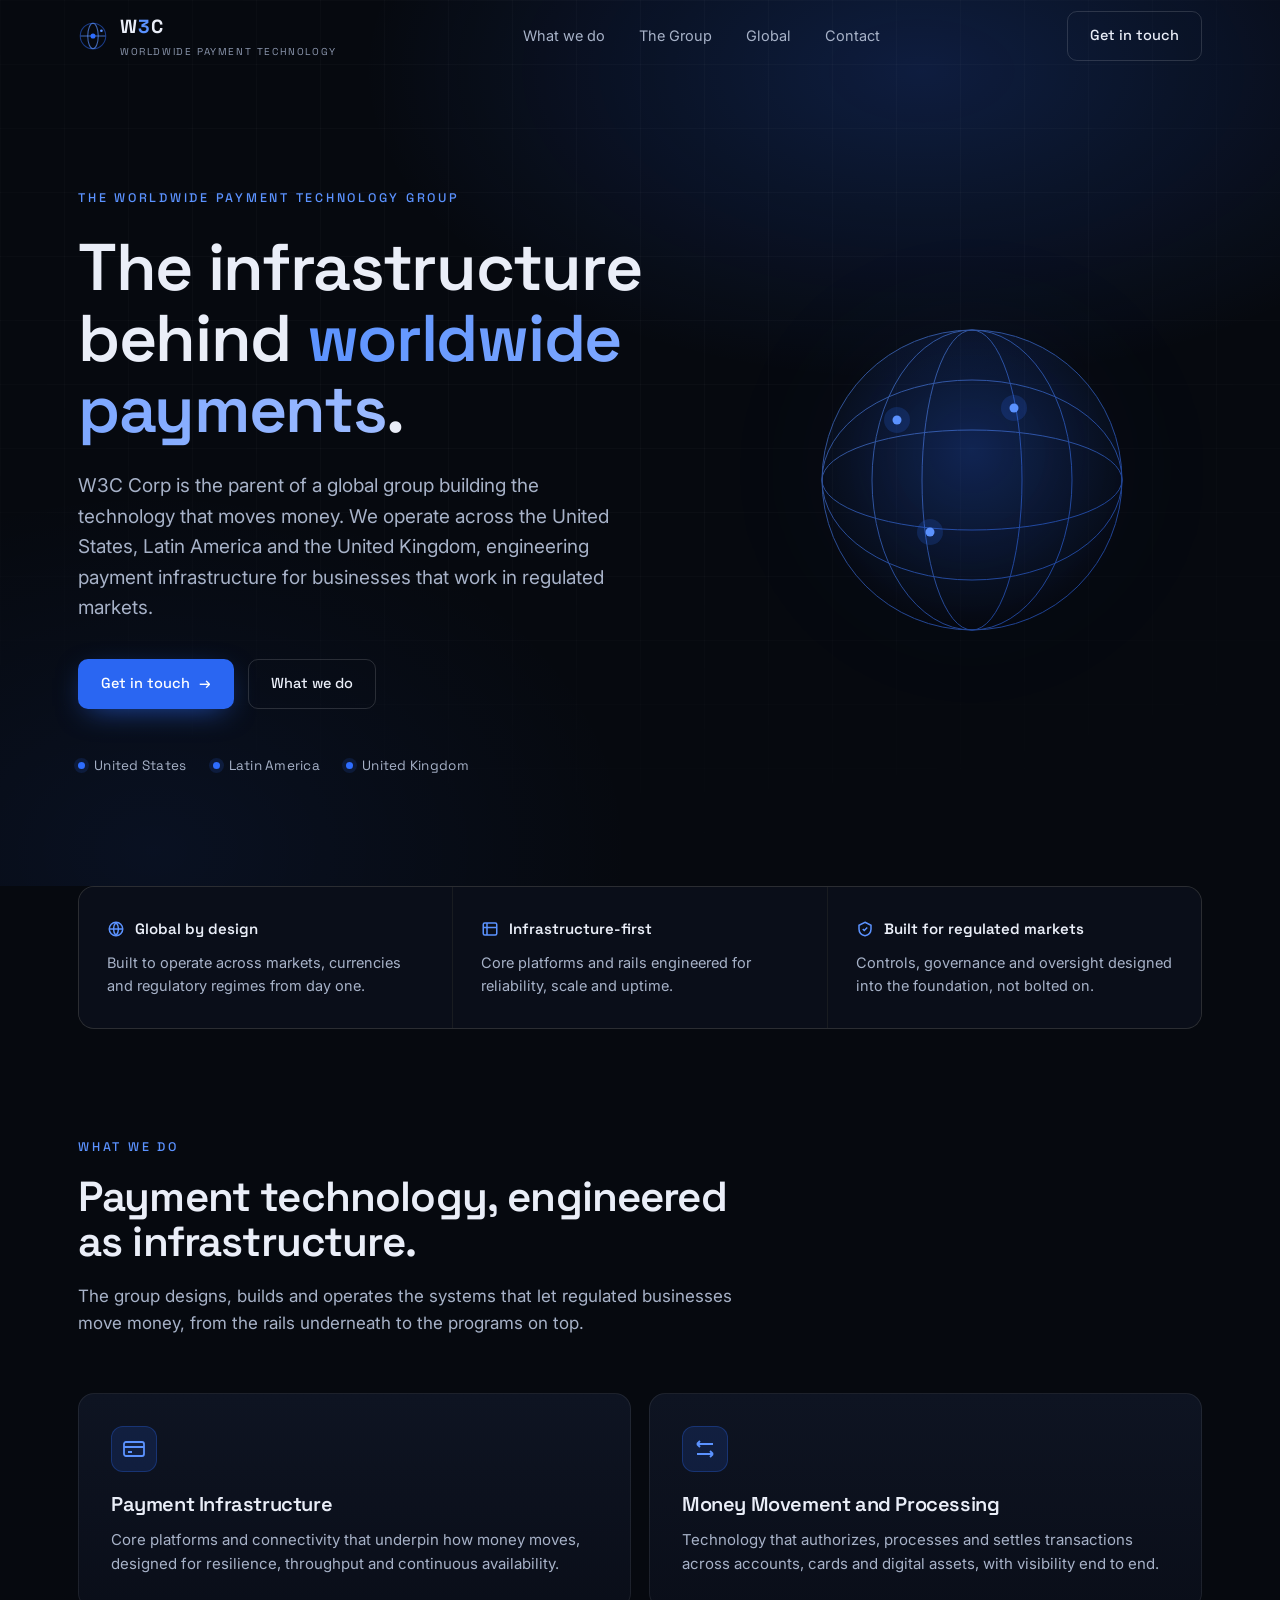
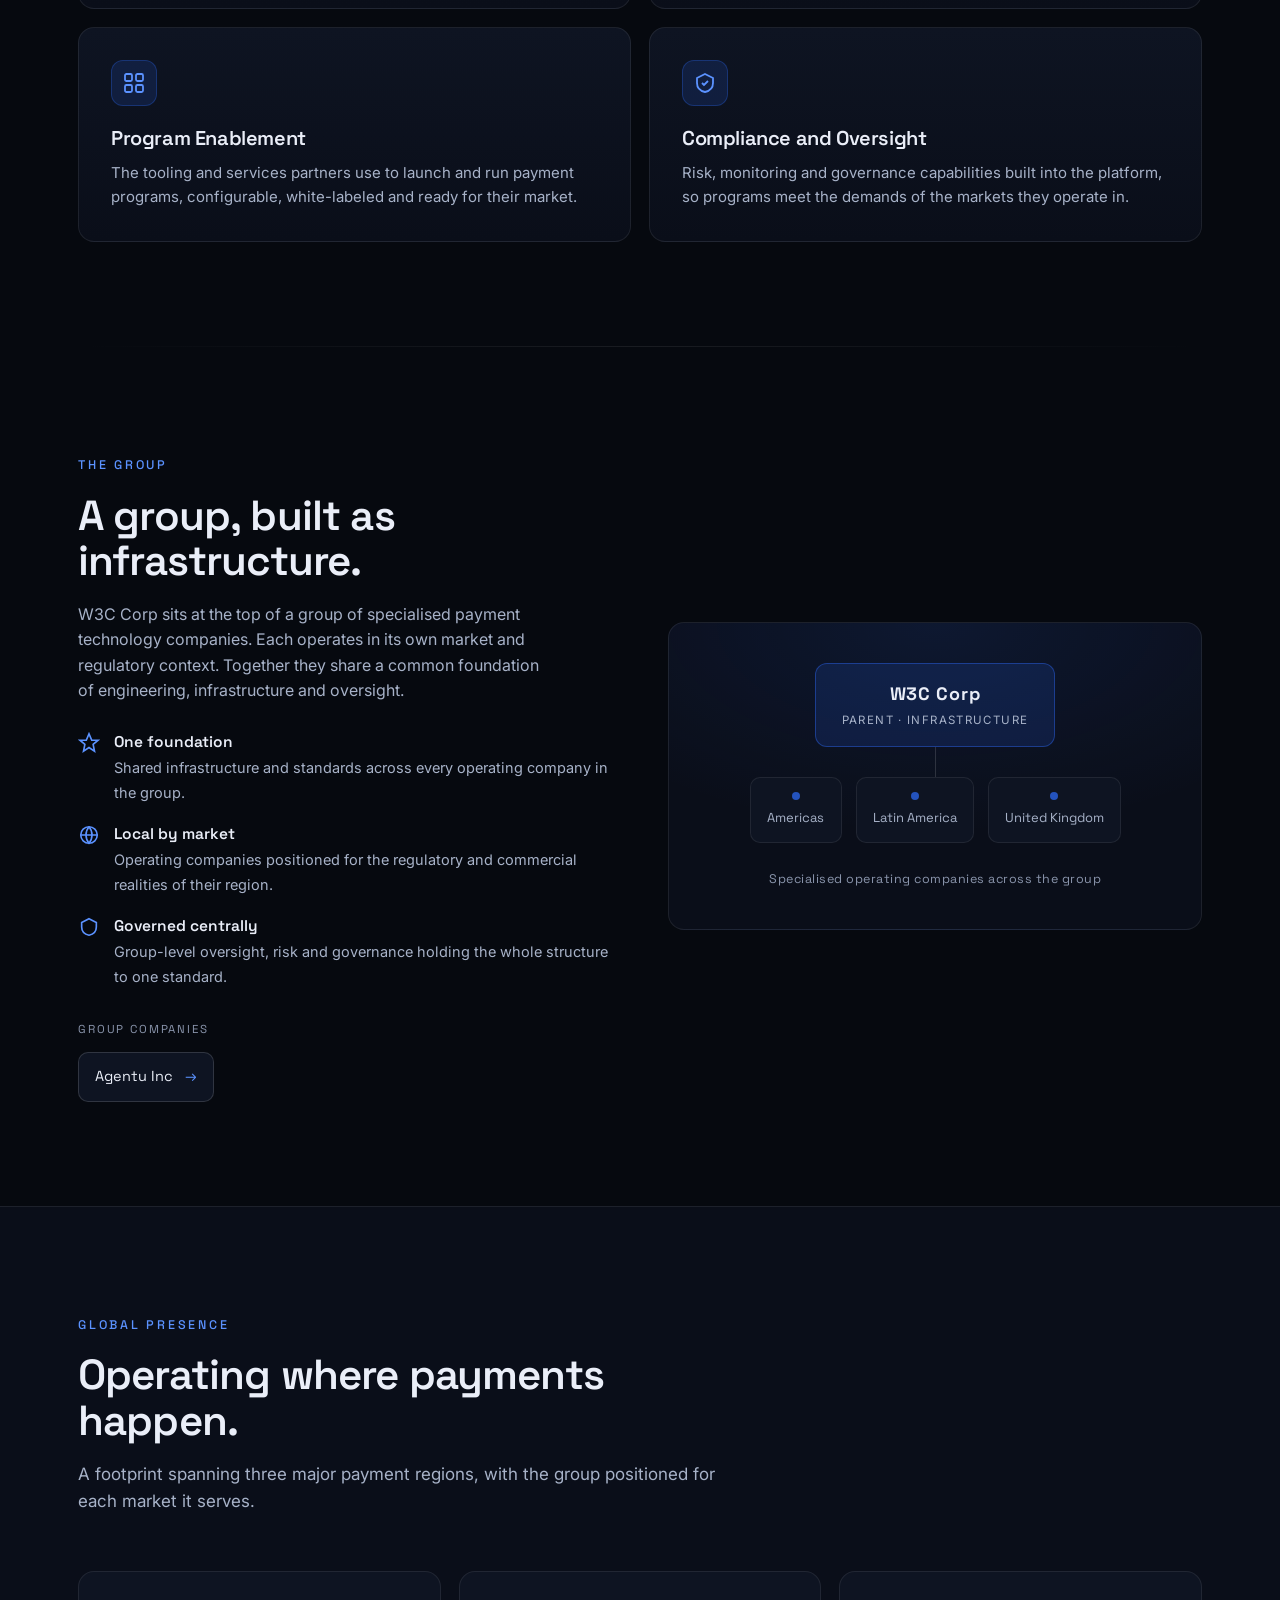
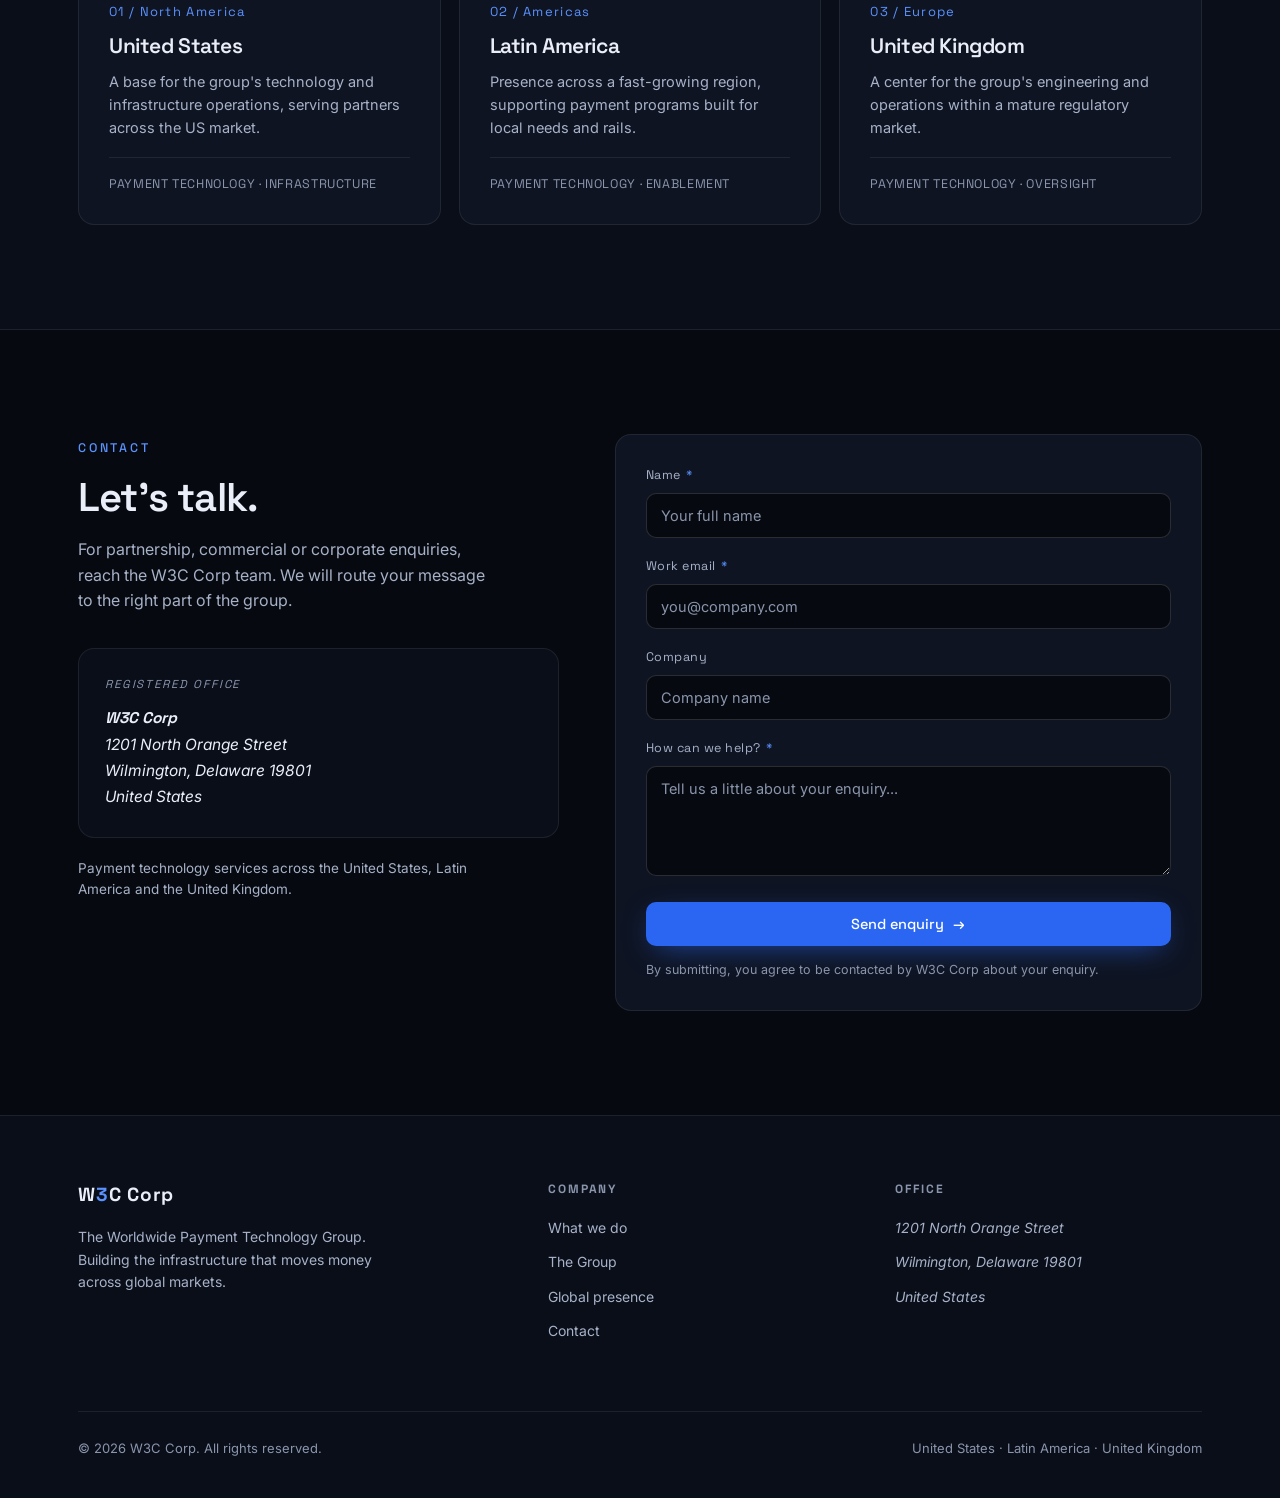
==== index.html @ 311d8d8e "Name Agentu Inc as a group company under W3C Corp, linked Add an accessible "Group companies" block " ====
<!DOCTYPE html>
<html lang="en">
<head>
<meta charset="UTF-8" />
<meta name="viewport" content="width=device-width, initial-scale=1.0" />
<title>W3C Corp, The Worldwide Payment Technology Group</title>
<meta name="description" content="W3C Corp is the parent of a global group building payment technology and infrastructure across the United States, Latin America and the United Kingdom." />
<meta name="theme-color" content="#06090F" />
<link rel="canonical" href="https://www.w3ccorp.com/" />

<!-- Favicon (inline SVG data URI, avoids a 404) -->
<link rel="icon" href="data:image/svg+xml,%3Csvg%20xmlns='http://www.w3.org/2000/svg'%20viewBox='0%200%2040%2040'%3E%3Crect%20width='40'%20height='40'%20rx='9'%20fill='%2306090F'/%3E%3Ccircle%20cx='20'%20cy='20'%20r='14'%20fill='none'%20stroke='%232E6DFF'%20stroke-width='1.6'%20opacity='0.55'/%3E%3Cellipse%20cx='20'%20cy='20'%20rx='6'%20ry='14'%20fill='none'%20stroke='%235B92FF'%20stroke-width='1.6'%20opacity='0.75'/%3E%3Cpath%20d='M6%2020h28'%20stroke='%235B92FF'%20stroke-width='1.6'%20opacity='0.75'/%3E%3Ccircle%20cx='20'%20cy='20'%20r='3'%20fill='%232E6DFF'/%3E%3C/svg%3E" />

<link rel="apple-touch-icon" href="apple-touch-icon.png" />

<!-- Open Graph -->
<meta property="og:type" content="website" />
<meta property="og:site_name" content="W3C Corp" />
<meta property="og:title" content="W3C Corp, The Worldwide Payment Technology Group" />
<meta property="og:description" content="W3C Corp is the parent of a global group building payment technology and infrastructure across the United States, Latin America and the United Kingdom." />
<meta property="og:url" content="https://www.w3ccorp.com/" />
<meta property="og:image" content="https://www.w3ccorp.com/og-image.png" />
<meta property="og:image:type" content="image/png" />
<meta property="og:image:width" content="1200" />
<meta property="og:image:height" content="630" />
<meta property="og:image:alt" content="W3C Corp — the infrastructure behind worldwide payments." />
<meta property="og:locale" content="en_US" />

<!-- Twitter card -->
<meta name="twitter:card" content="summary_large_image" />
<meta name="twitter:title" content="W3C Corp, The Worldwide Payment Technology Group" />
<meta name="twitter:description" content="W3C Corp is the parent of a global group building payment technology and infrastructure across the United States, Latin America and the United Kingdom." />
<meta name="twitter:image" content="https://www.w3ccorp.com/og-image.png" />
<meta name="twitter:image:alt" content="W3C Corp — the infrastructure behind worldwide payments." />

<link rel="preconnect" href="https://fonts.googleapis.com" />
<link rel="preconnect" href="https://fonts.gstatic.com" crossorigin />
<link href="https://fonts.googleapis.com/css2?family=Space+Grotesk:wght@400;500;600;700&family=Inter:wght@400;500;600&display=swap" rel="stylesheet" />

<!-- Organization schema -->
<script type="application/ld+json">
{
  "@context": "https://schema.org",
  "@type": "Organization",
  "name": "W3C Corp",
  "alternateName": "The Worldwide Payment Technology Group",
  "url": "https://www.w3ccorp.com/",
  "description": "W3C Corp is the parent of a global group building payment technology and infrastructure across the United States, Latin America and the United Kingdom.",
  "address": {
    "@type": "PostalAddress",
    "streetAddress": "1201 North Orange Street",
    "addressLocality": "Wilmington",
    "addressRegion": "DE",
    "postalCode": "19801",
    "addressCountry": "US"
  },
  "areaServed": [
    { "@type": "Country", "name": "United States" },
    { "@type": "Place", "name": "Latin America" },
    { "@type": "Country", "name": "United Kingdom" }
  ]
}
</script>
<style>
  :root {
    --bg: #06090F;
    --bg-2: #0A0E19;
    --surface: #0E1422;
    --surface-2: #121A2C;
    --border: rgba(255, 255, 255, 0.08);
    --border-strong: rgba(255, 255, 255, 0.14);
    --text: #EAEEF8;
    --muted: #A7B2C8;
    --muted-2: #8A95AC;
    --accent: #2E6DFF;
    --accent-2: #5B92FF;
    --accent-soft: rgba(46, 109, 255, 0.14);
    --radius: 16px;
    --maxw: 1180px;
    --ease: cubic-bezier(0.22, 1, 0.36, 1);
  }

  * { box-sizing: border-box; margin: 0; padding: 0; }

  html { scroll-behavior: smooth; }

  body {
    background: var(--bg);
    color: var(--text);
    font-family: "Inter", -apple-system, BlinkMacSystemFont, "Segoe UI", Roboto, Helvetica, Arial, sans-serif;
    line-height: 1.6;
    -webkit-font-smoothing: antialiased;
    overflow-x: hidden;
  }

  ::selection { background: var(--accent); color: #fff; }

  a { color: inherit; text-decoration: none; }

  /* ---------- Focus + a11y utilities ---------- */
  :focus-visible {
    outline: 2px solid var(--accent-2);
    outline-offset: 3px;
    border-radius: 4px;
  }
  /* Inputs draw their own focus ring, so suppress the generic outline there. */
  .field input:focus-visible, .field textarea:focus-visible { outline: none; }

  .sr-only {
    position: absolute;
    width: 1px; height: 1px;
    padding: 0; margin: -1px;
    overflow: hidden;
    clip: rect(0 0 0 0);
    white-space: nowrap;
    border: 0;
  }

  .skip-link {
    position: absolute;
    left: 16px; top: -120px;
    z-index: 200;
    background: var(--accent);
    color: #fff;
    font-family: "Space Grotesk", sans-serif;
    font-size: 14px;
    padding: 12px 18px;
    border-radius: 10px;
    transition: top 0.2s var(--ease);
  }
  .skip-link:focus { top: 16px; }

  .wrap { width: 100%; max-width: var(--maxw); margin: 0 auto; padding: 0 28px; }

  h1, h2, h3, .display {
    font-family: "Space Grotesk", "Inter", sans-serif;
    font-weight: 600;
    letter-spacing: -0.02em;
    line-height: 1.08;
  }

  .eyebrow {
    font-family: "Space Grotesk", sans-serif;
    font-size: 12.5px;
    font-weight: 500;
    letter-spacing: 0.22em;
    text-transform: uppercase;
    color: var(--accent-2);
  }

  .muted { color: var(--muted); }

  /* ---------- Buttons ---------- */
  .btn {
    display: inline-flex;
    align-items: center;
    gap: 9px;
    font-family: "Space Grotesk", sans-serif;
    font-size: 14.5px;
    font-weight: 500;
    padding: 12px 22px;
    border-radius: 10px;
    border: 1px solid transparent;
    cursor: pointer;
    transition: all 0.25s var(--ease);
    white-space: nowrap;
  }
  .btn-primary {
    background: #2A66F2; /* AA-tuned: white text 4.91:1 (brand --accent #2E6DFF is 4.42:1) */
    color: #fff;
    box-shadow: 0 8px 30px -10px rgba(46, 109, 255, 0.7);
  }
  .btn-primary:hover { background: #1F5BEA; transform: translateY(-1px); box-shadow: 0 14px 36px -10px rgba(46, 109, 255, 0.85); }
  .btn-ghost { background: transparent; color: var(--text); border-color: var(--border-strong); }
  .btn-ghost:hover { border-color: var(--accent); color: var(--accent-2); background: var(--accent-soft); }
  .btn .arrow { transition: transform 0.25s var(--ease); }
  .btn:hover .arrow { transform: translateX(3px); }

  /* ---------- Header ---------- */
  header {
    position: fixed;
    top: 0; left: 0; right: 0;
    z-index: 100;
    transition: background 0.3s var(--ease), border-color 0.3s var(--ease), backdrop-filter 0.3s;
    border-bottom: 1px solid transparent;
  }
  header.scrolled {
    background: rgba(6, 9, 15, 0.72);
    backdrop-filter: blur(14px);
    -webkit-backdrop-filter: blur(14px);
    border-bottom: 1px solid var(--border);
  }
  .nav {
    display: flex;
    align-items: center;
    justify-content: space-between;
    height: 72px;
  }
  .brand { display: flex; align-items: center; gap: 12px; }
  .brand .mark { width: 30px; height: 30px; flex-shrink: 0; }
  .brand .word { font-family: "Space Grotesk", sans-serif; font-weight: 700; font-size: 19px; letter-spacing: 0.04em; }
  .brand .word b { color: var(--accent-2); font-weight: 700; }
  .brand .tag { display: block; font-size: 10px; letter-spacing: 0.16em; text-transform: uppercase; color: var(--muted-2); font-family: "Space Grotesk", sans-serif; margin-top: 1px; }

  .nav-links { display: flex; align-items: center; gap: 34px; }
  .nav-links a.link {
    font-size: 14.5px; color: var(--muted); transition: color 0.2s; position: relative;
  }
  .nav-links a.link:hover { color: var(--text); }
  .nav-actions { display: flex; align-items: center; gap: 14px; }

  .burger { display: none; background: none; border: none; cursor: pointer; padding: 10px; min-width: 44px; min-height: 44px; align-items: center; justify-content: center; flex-direction: column; }
  .burger span { display: block; width: 22px; height: 2px; background: var(--text); margin: 3px 0; transition: 0.3s var(--ease); border-radius: 2px; }

  /* ---------- Hero ---------- */
  .hero { position: relative; padding: 184px 0 110px; overflow: hidden; }
  .hero-bg {
    position: absolute; inset: 0; z-index: 0; pointer-events: none;
    background:
      radial-gradient(900px 500px at 72% 8%, rgba(46, 109, 255, 0.20), transparent 62%),
      radial-gradient(800px 600px at 12% 96%, rgba(46, 109, 255, 0.08), transparent 60%);
  }
  .grid-overlay {
    position: absolute; inset: 0; z-index: 0; pointer-events: none;
    background-image:
      linear-gradient(rgba(255,255,255,0.025) 1px, transparent 1px),
      linear-gradient(90deg, rgba(255,255,255,0.025) 1px, transparent 1px);
    background-size: 64px 64px;
    mask-image: radial-gradient(ellipse 90% 70% at 50% 30%, #000 40%, transparent 100%);
    -webkit-mask-image: radial-gradient(ellipse 90% 70% at 50% 30%, #000 40%, transparent 100%);
  }
  .hero-inner { position: relative; z-index: 2; display: grid; grid-template-columns: 1.15fr 0.85fr; gap: 40px; align-items: center; }
  .hero h1 { font-size: clamp(38px, 5.4vw, 66px); margin: 22px 0 0; }
  .hero h1 .grad {
    background: linear-gradient(100deg, var(--accent-2), #9DBBFF);
    -webkit-background-clip: text; background-clip: text; -webkit-text-fill-color: transparent;
  }
  .hero p.lead { font-size: clamp(16px, 1.6vw, 19px); color: var(--muted); max-width: 560px; margin: 26px 0 0; }
  .hero-cta { display: flex; gap: 14px; margin-top: 36px; flex-wrap: wrap; }
  .hero-regions { display: flex; gap: 26px; margin-top: 46px; flex-wrap: wrap; list-style: none; }
  .hero-regions .r { display: flex; align-items: center; gap: 9px; font-size: 13.5px; color: var(--muted); font-family: "Space Grotesk", sans-serif; letter-spacing: 0.02em; }
  .hero-regions .dot { width: 7px; height: 7px; border-radius: 50%; background: var(--accent); box-shadow: 0 0 0 4px var(--accent-soft); }

  /* ---------- Globe ---------- */
  .globe-wrap { position: relative; display: flex; align-items: center; justify-content: center; min-height: 380px; }
  .globe { width: 100%; max-width: 420px; height: auto; filter: drop-shadow(0 0 60px rgba(46,109,255,0.25)); }
  .globe .spin { transform-box: fill-box; transform-origin: center; animation: spin 48s linear infinite; }
  @keyframes spin { to { transform: rotate(360deg); } }
  .node { animation: pulse 2.6s ease-in-out infinite; transform-origin: center; }
  .node:nth-child(2) { animation-delay: 0.7s; }
  .node:nth-child(3) { animation-delay: 1.4s; }
  @keyframes pulse { 0%,100% { opacity: 0.45; } 50% { opacity: 1; } }

  /* ---------- Sections ---------- */
  section { position: relative; }
  .section-pad { padding: 104px 0; }
  .sec-head { max-width: 680px; margin-bottom: 56px; }
  .sec-head h2 { font-size: clamp(28px, 3.6vw, 42px); margin: 16px 0 0; }
  .sec-head p { color: var(--muted); font-size: 17px; margin-top: 18px; }

  .divider { height: 1px; background: linear-gradient(90deg, transparent, var(--border), transparent); }

  /* ---------- Pillars strip ---------- */
  .pillars { display: grid; grid-template-columns: repeat(3, 1fr); gap: 1px; background: var(--border); border: 1px solid var(--border); border-radius: var(--radius); overflow: hidden; }
  .pillar { background: var(--bg-2); padding: 30px 28px; }
  .pillar .k { font-family: "Space Grotesk", sans-serif; font-size: 15px; font-weight: 600; color: var(--text); display: flex; align-items: center; gap: 10px; }
  .pillar .k svg { color: var(--accent-2); }
  .pillar .v { color: var(--muted); font-size: 14.5px; margin-top: 10px; }

  /* ---------- Capability cards ---------- */
  .cards { display: grid; grid-template-columns: repeat(2, 1fr); gap: 18px; }
  .card {
    background: linear-gradient(180deg, var(--surface), var(--bg-2));
    border: 1px solid var(--border);
    border-radius: var(--radius);
    padding: 32px;
    transition: transform 0.3s var(--ease), border-color 0.3s, box-shadow 0.3s;
    position: relative; overflow: hidden;
  }
  .card::before {
    content: ""; position: absolute; inset: 0; border-radius: var(--radius);
    background: radial-gradient(400px 200px at 0% 0%, rgba(46,109,255,0.10), transparent 70%);
    opacity: 0; transition: opacity 0.3s;
  }
  .card:hover { transform: translateY(-4px); border-color: var(--border-strong); box-shadow: 0 24px 50px -24px rgba(0,0,0,0.8); }
  .card:hover::before { opacity: 1; }
  .card .ic {
    width: 46px; height: 46px; border-radius: 12px;
    display: flex; align-items: center; justify-content: center;
    background: var(--accent-soft); border: 1px solid rgba(46,109,255,0.28); color: var(--accent-2);
    margin-bottom: 22px;
  }
  .card h3 { font-size: 20px; }
  .card p { color: var(--muted); font-size: 15px; margin-top: 12px; }

  /* ---------- Group / split ---------- */
  .split { display: grid; grid-template-columns: 1fr 1fr; gap: 56px; align-items: center; }
  .group-visual {
    border: 1px solid var(--border); border-radius: var(--radius);
    background:
      radial-gradient(600px 300px at 50% 0%, rgba(46,109,255,0.10), transparent 70%),
      var(--bg-2);
    padding: 40px 36px; position: relative;
  }
  .tree { display: flex; flex-direction: column; align-items: center; gap: 0; }
  .tree .parent {
    border: 1px solid rgba(46,109,255,0.4); background: var(--accent-soft);
    padding: 16px 26px; border-radius: 12px; text-align: center;
  }
  .tree .parent .pn { font-family: "Space Grotesk", sans-serif; font-weight: 700; font-size: 18px; letter-spacing: 0.04em; }
  .tree .parent .ps { font-size: 11.5px; color: var(--muted); letter-spacing: 0.12em; text-transform: uppercase; margin-top: 2px; }
  .tree .stem { width: 1px; height: 30px; background: var(--border-strong); }
  .tree .row { display: flex; gap: 14px; }
  .tree .child {
    border: 1px solid var(--border); background: var(--surface);
    padding: 14px 16px; border-radius: 10px; text-align: center; min-width: 92px;
    font-family: "Space Grotesk", sans-serif; font-size: 13px; color: var(--muted);
  }
  .tree .child .cc { width: 8px; height: 8px; border-radius: 50%; background: var(--accent); margin: 0 auto 8px; opacity: 0.7; }

  .group-list { list-style: none; margin-top: 26px; display: flex; flex-direction: column; gap: 16px; }
  .group-list li { display: flex; gap: 14px; align-items: flex-start; }
  .group-list .gi { flex-shrink: 0; width: 22px; height: 22px; margin-top: 2px; color: var(--accent-2); }
  .group-list b { font-family: "Space Grotesk", sans-serif; font-weight: 600; display: block; font-size: 15.5px; }
  .group-list span { color: var(--muted); font-size: 14.5px; }

  .group-companies { margin-top: 30px; }
  .group-companies .gc-label { font-size: 11.5px; letter-spacing: 0.16em; text-transform: uppercase; color: var(--muted-2); font-family: "Space Grotesk", sans-serif; margin-bottom: 14px; }
  .gc-item {
    display: inline-flex; align-items: center; gap: 12px;
    border: 1px solid var(--border-strong); background: var(--surface);
    border-radius: 10px; padding: 12px 16px;
    font-family: "Space Grotesk", sans-serif; font-size: 14.5px; color: var(--text);
    transition: border-color 0.25s var(--ease), color 0.25s, background 0.25s, transform 0.25s var(--ease);
  }
  .gc-item:hover { border-color: var(--accent); color: var(--accent-2); background: var(--accent-soft); transform: translateY(-1px); }
  .gc-item .gc-arrow { color: var(--accent-2); transition: transform 0.25s var(--ease); }
  .gc-item:hover .gc-arrow { transform: translateX(3px); }

  /* ---------- Global presence ---------- */
  .regions { display: grid; grid-template-columns: repeat(3, 1fr); gap: 18px; }
  .region {
    border: 1px solid var(--border); border-radius: var(--radius);
    background: var(--surface); padding: 30px; transition: border-color 0.3s, transform 0.3s var(--ease);
  }
  .region:hover { border-color: var(--border-strong); transform: translateY(-3px); }
  .region .num { font-family: "Space Grotesk", sans-serif; font-size: 13px; color: var(--accent-2); letter-spacing: 0.1em; }
  .region h3 { font-size: 21px; margin-top: 12px; }
  .region p { color: var(--muted); font-size: 14.5px; margin-top: 12px; }
  .region .meta { margin-top: 18px; padding-top: 16px; border-top: 1px solid var(--border); font-size: 12.5px; color: var(--muted-2); font-family: "Space Grotesk", sans-serif; letter-spacing: 0.05em; }

  /* ---------- Contact ---------- */
  .contact { display: grid; grid-template-columns: 0.9fr 1.1fr; gap: 56px; }
  .contact-info h2 { font-size: clamp(28px, 3.4vw, 40px); }
  .contact-info p { color: var(--muted); margin-top: 18px; font-size: 16px; max-width: 420px; }
  .addr {
    margin-top: 34px; border: 1px solid var(--border); border-radius: var(--radius);
    background: var(--bg-2); padding: 26px;
  }
  .addr .label { font-size: 11.5px; letter-spacing: 0.16em; text-transform: uppercase; color: var(--muted-2); font-family: "Space Grotesk", sans-serif; }
  .addr .lines { margin-top: 12px; font-size: 15.5px; line-height: 1.7; }
  .addr .lines b { font-family: "Space Grotesk", sans-serif; }

  form.enquiry { border: 1px solid var(--border); border-radius: var(--radius); background: var(--surface); padding: 30px; }
  .field { margin-bottom: 18px; }
  .field label { display: block; font-size: 12.5px; color: var(--muted); margin-bottom: 8px; font-family: "Space Grotesk", sans-serif; letter-spacing: 0.04em; }
  .field label .req { color: var(--accent-2); margin-left: 2px; }
  .field input, .field textarea {
    width: 100%; background: var(--bg); border: 1px solid var(--border-strong); border-radius: 10px;
    padding: 13px 14px; color: var(--text); font-family: inherit; font-size: 14.5px; transition: border-color 0.2s, box-shadow 0.2s;
  }
  .field input::placeholder, .field textarea::placeholder { color: var(--muted-2); }
  .field input:focus, .field textarea:focus { outline: none; border-color: var(--accent); box-shadow: 0 0 0 3px var(--accent-soft); }
  .field textarea { resize: vertical; min-height: 110px; }
  .field input[aria-invalid="true"], .field textarea[aria-invalid="true"] { border-color: #FF7A7A; box-shadow: 0 0 0 3px rgba(255, 122, 122, 0.18); }
  .field-error { display: none; font-size: 12.5px; color: #FF9B9B; margin-top: 7px; font-family: "Space Grotesk", sans-serif; }
  .field-error.show { display: block; }
  .form-note { font-size: 12.5px; color: var(--muted-2); margin-top: 14px; }
  .form-success { display: none; text-align: center; padding: 40px 20px; }
  .form-success.show { display: block; }
  .form-success .check { width: 54px; height: 54px; margin: 0 auto 18px; border-radius: 50%; background: var(--accent-soft); border: 1px solid rgba(46,109,255,0.3); display: flex; align-items: center; justify-content: center; color: var(--accent-2); }

  /* ---------- Footer ---------- */
  footer { border-top: 1px solid var(--border); padding: 64px 0 40px; background: var(--bg-2); }
  .foot-grid { display: grid; grid-template-columns: 1.4fr 1fr 1fr; gap: 40px; }
  .foot-brand .word { font-family: "Space Grotesk", sans-serif; font-weight: 700; font-size: 19px; letter-spacing: 0.04em; }
  .foot-brand .word b { color: var(--accent-2); }
  .foot-brand p { color: var(--muted); font-size: 14px; margin-top: 16px; max-width: 320px; }
  .foot-col h4 { font-family: "Space Grotesk", sans-serif; font-size: 12px; letter-spacing: 0.16em; text-transform: uppercase; color: var(--muted-2); margin-bottom: 18px; }
  .foot-col a, .foot-col span { display: block; color: var(--muted); font-size: 14px; margin-bottom: 12px; transition: color 0.2s; }
  .foot-col a:hover { color: var(--accent-2); }
  .foot-bottom { margin-top: 56px; padding-top: 26px; border-top: 1px solid var(--border); display: flex; justify-content: space-between; align-items: center; flex-wrap: wrap; gap: 14px; }
  .foot-bottom p { font-size: 13px; color: var(--muted-2); }

  /* ---------- Reveal animation ---------- */
  .reveal { opacity: 0; transform: translateY(24px); transition: opacity 0.7s var(--ease), transform 0.7s var(--ease); }
  .reveal.in { opacity: 1; transform: none; }

  /* ---------- Responsive ---------- */
  @media (max-width: 920px) {
    .hero-inner { grid-template-columns: 1fr; }
    .globe-wrap { order: -1; min-height: 280px; }
    .globe { max-width: 320px; }
    .split, .contact { grid-template-columns: 1fr; gap: 36px; }
    .pillars { grid-template-columns: 1fr; }
    .cards { grid-template-columns: 1fr; }
    .regions { grid-template-columns: 1fr; }
    .foot-grid { grid-template-columns: 1fr 1fr; }
  }
  @media (max-width: 720px) {
    .nav-links { display: none; }
    .burger { display: block; }
    .nav-links.open {
      display: flex; flex-direction: column; position: absolute; top: 72px; left: 0; right: 0;
      background: rgba(6,9,15,0.96); backdrop-filter: blur(14px); border-bottom: 1px solid var(--border);
      padding: 24px 28px; gap: 22px; align-items: flex-start;
    }
    .nav-actions .btn-ghost { display: none; }
    .hero { padding: 140px 0 80px; }
    .section-pad { padding: 76px 0; }
    .foot-grid { grid-template-columns: 1fr; gap: 32px; }
    .group-visual { padding: 28px 18px; }
    .tree .row { flex-wrap: wrap; justify-content: center; }
    .tree .child { min-width: 84px; }
    .wrap { padding: 0 20px; }
  }
  @media (max-width: 400px) {
    .wrap { padding: 0 16px; }
    .hero-regions { gap: 14px 20px; }
    .hero-cta .btn { flex: 1 1 auto; justify-content: center; }
    .pillar, .card { padding: 24px 20px; }
    .tree .row { gap: 10px; }
    .tree .child { min-width: 0; flex: 1 1 calc(50% - 10px); }
    .foot-bottom { flex-direction: column; align-items: flex-start; }
  }

  @media (prefers-reduced-motion: reduce) {
    html { scroll-behavior: auto; }
    *, *::before, *::after {
      animation-duration: 0.001ms !important;
      animation-iteration-count: 1 !important;
      transition-duration: 0.001ms !important;
    }
    .globe .spin, .node { animation: none !important; }
    .reveal { opacity: 1 !important; transform: none !important; transition: none !important; }
  }
</style>
</head>
<body id="top">

<a class="skip-link" href="#main">Skip to content</a>

<!-- ===================== HEADER ===================== -->
<header id="header">
  <div class="wrap nav">
    <a class="brand" href="#top" aria-label="W3C Corp, home">
      <svg class="mark" viewBox="0 0 40 40" fill="none" xmlns="http://www.w3.org/2000/svg" aria-hidden="true" focusable="false">
        <circle cx="20" cy="20" r="17" stroke="#2E6DFF" stroke-width="1.4" opacity="0.5"/>
        <ellipse cx="20" cy="20" rx="7" ry="17" stroke="#5B92FF" stroke-width="1.4" opacity="0.7"/>
        <path d="M3.5 20h33" stroke="#5B92FF" stroke-width="1.4" opacity="0.7"/>
        <circle cx="20" cy="20" r="3.4" fill="#2E6DFF"/>
        <circle cx="31.2" cy="13" r="1.8" fill="#5B92FF"/>
      </svg>
      <span>
        <span class="word">W<b>3</b>C</span>
        <span class="tag">Worldwide Payment Technology</span>
      </span>
    </a>

    <nav class="nav-links" id="navLinks" aria-label="Primary">
      <a class="link" href="#platform">What we do</a>
      <a class="link" href="#group">The Group</a>
      <a class="link" href="#global">Global</a>
      <a class="link" href="#contact">Contact</a>
    </nav>

    <div class="nav-actions">
      <a class="btn btn-ghost" href="#contact">Get in touch</a>
      <button class="burger" id="burger" type="button" aria-label="Open menu" aria-expanded="false" aria-controls="navLinks">
        <span></span><span></span><span></span>
      </button>
    </div>
  </div>
</header>

<main id="main">

<!-- ===================== HERO ===================== -->
<section class="hero" aria-labelledby="hero-title">
  <div class="hero-bg"></div>
  <div class="grid-overlay"></div>
  <div class="wrap hero-inner">
    <div class="hero-copy">
      <span class="eyebrow">The Worldwide Payment Technology Group</span>
      <h1 id="hero-title">The infrastructure behind <span class="grad">worldwide payments</span>.</h1>
      <p class="lead">
        W3C Corp is the parent of a global group building the technology that moves money.
        We operate across the United States, Latin America and the United Kingdom, engineering
        payment infrastructure for businesses that work in regulated markets.
      </p>
      <div class="hero-cta">
        <a class="btn btn-primary" href="#contact">Get in touch <span class="arrow" aria-hidden="true">&rarr;</span></a>
        <a class="btn btn-ghost" href="#platform">What we do</a>
      </div>
      <ul class="hero-regions" aria-label="Regions we operate in">
        <li class="r"><span class="dot" aria-hidden="true"></span> United States</li>
        <li class="r"><span class="dot" aria-hidden="true"></span> Latin America</li>
        <li class="r"><span class="dot" aria-hidden="true"></span> United Kingdom</li>
      </ul>
    </div>

    <div class="globe-wrap" aria-hidden="true">
      <svg class="globe" viewBox="0 0 420 420" fill="none" xmlns="http://www.w3.org/2000/svg" aria-hidden="true" focusable="false">
        <defs>
          <radialGradient id="gcore" cx="50%" cy="40%" r="60%">
            <stop offset="0%" stop-color="#2E6DFF" stop-opacity="0.25"/>
            <stop offset="100%" stop-color="#2E6DFF" stop-opacity="0"/>
          </radialGradient>
          <linearGradient id="gline" x1="0" y1="0" x2="1" y2="1">
            <stop offset="0%" stop-color="#5B92FF"/>
            <stop offset="100%" stop-color="#2E6DFF"/>
          </linearGradient>
        </defs>
        <circle cx="210" cy="210" r="150" fill="url(#gcore)"/>
        <g class="spin" stroke="url(#gline)" stroke-width="1" fill="none" opacity="0.55">
          <circle cx="210" cy="210" r="150"/>
          <ellipse cx="210" cy="210" rx="150" ry="50"/>
          <ellipse cx="210" cy="210" rx="150" ry="100"/>
          <ellipse cx="210" cy="210" rx="50" ry="150"/>
          <ellipse cx="210" cy="210" rx="100" ry="150"/>
          <line x1="60" y1="210" x2="360" y2="210"/>
          <line x1="210" y1="60" x2="210" y2="360"/>
        </g>
        <!-- location nodes -->
        <g>
          <g class="node">
            <circle cx="135" cy="150" r="13" fill="#2E6DFF" opacity="0.18"/>
            <circle cx="135" cy="150" r="4.5" fill="#5B92FF"/>
          </g>
          <g class="node">
            <circle cx="168" cy="262" r="13" fill="#2E6DFF" opacity="0.18"/>
            <circle cx="168" cy="262" r="4.5" fill="#5B92FF"/>
          </g>
          <g class="node">
            <circle cx="252" cy="138" r="13" fill="#2E6DFF" opacity="0.18"/>
            <circle cx="252" cy="138" r="4.5" fill="#5B92FF"/>
          </g>
        </g>
      </svg>
    </div>
  </div>
</section>

<!-- ===================== PILLARS ===================== -->
<section class="wrap" aria-labelledby="pillars-title">
  <h2 id="pillars-title" class="sr-only">What sets the group apart</h2>
  <div class="pillars reveal">
    <div class="pillar">
      <div class="k">
        <svg width="18" height="18" viewBox="0 0 24 24" fill="none" stroke="currentColor" stroke-width="2" aria-hidden="true" focusable="false"><circle cx="12" cy="12" r="9"/><path d="M3 12h18M12 3a14 14 0 0 1 0 18M12 3a14 14 0 0 0 0 18"/></svg>
        Global by design
      </div>
      <div class="v">Built to operate across markets, currencies and regulatory regimes from day one.</div>
    </div>
    <div class="pillar">
      <div class="k">
        <svg width="18" height="18" viewBox="0 0 24 24" fill="none" stroke="currentColor" stroke-width="2" aria-hidden="true" focusable="false"><rect x="3" y="4" width="18" height="16" rx="2"/><path d="M3 10h18M8 4v16"/></svg>
        Infrastructure-first
      </div>
      <div class="v">Core platforms and rails engineered for reliability, scale and uptime.</div>
    </div>
    <div class="pillar">
      <div class="k">
        <svg width="18" height="18" viewBox="0 0 24 24" fill="none" stroke="currentColor" stroke-width="2" aria-hidden="true" focusable="false"><path d="M12 3l8 4v5c0 5-3.5 8-8 9-4.5-1-8-4-8-9V7z"/><path d="M9 12l2 2 4-4"/></svg>
        Built for regulated markets
      </div>
      <div class="v">Controls, governance and oversight designed into the foundation, not bolted on.</div>
    </div>
  </div>
</section>

<!-- ===================== WHAT WE DO ===================== -->
<section class="section-pad" id="platform" aria-labelledby="platform-title">
  <div class="wrap">
    <div class="sec-head reveal">
      <span class="eyebrow">What we do</span>
      <h2 id="platform-title">Payment technology, engineered as infrastructure.</h2>
      <p>The group designs, builds and operates the systems that let regulated businesses move money, from the rails underneath to the programs on top.</p>
    </div>

    <div class="cards">
      <div class="card reveal">
        <div class="ic">
          <svg width="24" height="24" viewBox="0 0 24 24" fill="none" stroke="currentColor" stroke-width="1.8" aria-hidden="true" focusable="false"><rect x="2" y="5" width="20" height="14" rx="2"/><path d="M2 10h20"/><path d="M6 15h4"/></svg>
        </div>
        <h3>Payment Infrastructure</h3>
        <p>Core platforms and connectivity that underpin how money moves, designed for resilience, throughput and continuous availability.</p>
      </div>

      <div class="card reveal">
        <div class="ic">
          <svg width="24" height="24" viewBox="0 0 24 24" fill="none" stroke="currentColor" stroke-width="1.8" aria-hidden="true" focusable="false"><path d="M4 7h16M4 7l3-3M4 7l3 3"/><path d="M20 17H4m16 0l-3-3m3 3l-3 3"/></svg>
        </div>
        <h3>Money Movement and Processing</h3>
        <p>Technology that authorizes, processes and settles transactions across accounts, cards and digital assets, with visibility end to end.</p>
      </div>

      <div class="card reveal">
        <div class="ic">
          <svg width="24" height="24" viewBox="0 0 24 24" fill="none" stroke="currentColor" stroke-width="1.8" aria-hidden="true" focusable="false"><rect x="3" y="3" width="7" height="7" rx="1.5"/><rect x="14" y="3" width="7" height="7" rx="1.5"/><rect x="3" y="14" width="7" height="7" rx="1.5"/><rect x="14" y="14" width="7" height="7" rx="1.5"/></svg>
        </div>
        <h3>Program Enablement</h3>
        <p>The tooling and services partners use to launch and run payment programs, configurable, white-labeled and ready for their market.</p>
      </div>

      <div class="card reveal">
        <div class="ic">
          <svg width="24" height="24" viewBox="0 0 24 24" fill="none" stroke="currentColor" stroke-width="1.8" aria-hidden="true" focusable="false"><path d="M12 3l8 4v5c0 5-3.5 8-8 9-4.5-1-8-4-8-9V7z"/><path d="M9 12l2 2 4-4"/></svg>
        </div>
        <h3>Compliance and Oversight</h3>
        <p>Risk, monitoring and governance capabilities built into the platform, so programs meet the demands of the markets they operate in.</p>
      </div>
    </div>
  </div>
</section>

<div class="wrap"><div class="divider"></div></div>

<!-- ===================== THE GROUP ===================== -->
<section class="section-pad" id="group" aria-labelledby="group-title">
  <div class="wrap split">
    <div class="reveal">
      <span class="eyebrow">The Group</span>
      <h2 id="group-title" style="font-size:clamp(28px,3.6vw,42px);margin-top:16px;">A group, built as infrastructure.</h2>
      <p class="muted" style="margin-top:18px;font-size:16px;max-width:480px;">
        W3C Corp sits at the top of a group of specialised payment technology companies. Each
        operates in its own market and regulatory context. Together they share a common foundation
        of engineering, infrastructure and oversight.
      </p>
      <ul class="group-list">
        <li>
          <svg class="gi" viewBox="0 0 24 24" fill="none" stroke="currentColor" stroke-width="1.8" aria-hidden="true" focusable="false"><path d="M12 2l3 7h7l-5.5 4.5L18 21l-6-4-6 4 1.5-7.5L2 9h7z"/></svg>
          <div><b>One foundation</b><span>Shared infrastructure and standards across every operating company in the group.</span></div>
        </li>
        <li>
          <svg class="gi" viewBox="0 0 24 24" fill="none" stroke="currentColor" stroke-width="1.8" aria-hidden="true" focusable="false"><circle cx="12" cy="12" r="9"/><path d="M3 12h18M12 3a14 14 0 0 1 0 18 14 14 0 0 1 0-18"/></svg>
          <div><b>Local by market</b><span>Operating companies positioned for the regulatory and commercial realities of their region.</span></div>
        </li>
        <li>
          <svg class="gi" viewBox="0 0 24 24" fill="none" stroke="currentColor" stroke-width="1.8" aria-hidden="true" focusable="false"><path d="M12 3l8 4v5c0 5-3.5 8-8 9-4.5-1-8-4-8-9V7z"/></svg>
          <div><b>Governed centrally</b><span>Group-level oversight, risk and governance holding the whole structure to one standard.</span></div>
        </li>
      </ul>

      <div class="group-companies">
        <div class="gc-label">Group companies</div>
        <a class="gc-item" href="https://fbannachan-del.github.io/agentu-site/#top">
          Agentu Inc <span class="gc-arrow" aria-hidden="true">&rarr;</span>
        </a>
      </div>
    </div>

    <div class="group-visual reveal" aria-hidden="true">
      <div class="tree">
        <div class="parent">
          <div class="pn">W3C Corp</div>
          <div class="ps">Parent &middot; Infrastructure</div>
        </div>
        <div class="stem"></div>
        <div class="row">
          <div class="child"><div class="cc"></div>Americas</div>
          <div class="child"><div class="cc"></div>Latin America</div>
          <div class="child"><div class="cc"></div>United Kingdom</div>
        </div>
      </div>
      <p style="text-align:center;color:var(--muted-2);font-size:12.5px;margin-top:26px;font-family:'Space Grotesk',sans-serif;letter-spacing:0.04em;">
        Specialised operating companies across the group
      </p>
    </div>
  </div>
</section>

<!-- ===================== GLOBAL PRESENCE ===================== -->
<section class="section-pad" id="global" aria-labelledby="global-title" style="background:var(--bg-2);border-top:1px solid var(--border);border-bottom:1px solid var(--border);">
  <div class="wrap">
    <div class="sec-head reveal">
      <span class="eyebrow">Global presence</span>
      <h2 id="global-title">Operating where payments happen.</h2>
      <p>A footprint spanning three major payment regions, with the group positioned for each market it serves.</p>
    </div>

    <div class="regions">
      <div class="region reveal">
        <div class="num">01 / North America</div>
        <h3>United States</h3>
        <p>A base for the group's technology and infrastructure operations, serving partners across the US market.</p>
        <div class="meta">PAYMENT TECHNOLOGY &middot; INFRASTRUCTURE</div>
      </div>
      <div class="region reveal">
        <div class="num">02 / Americas</div>
        <h3>Latin America</h3>
        <p>Presence across a fast-growing region, supporting payment programs built for local needs and rails.</p>
        <div class="meta">PAYMENT TECHNOLOGY &middot; ENABLEMENT</div>
      </div>
      <div class="region reveal">
        <div class="num">03 / Europe</div>
        <h3>United Kingdom</h3>
        <p>A center for the group's engineering and operations within a mature regulatory market.</p>
        <div class="meta">PAYMENT TECHNOLOGY &middot; OVERSIGHT</div>
      </div>
    </div>
  </div>
</section>

<!-- ===================== CONTACT ===================== -->
<section class="section-pad" id="contact" aria-labelledby="contact-title">
  <div class="wrap contact">
    <div class="contact-info reveal">
      <span class="eyebrow">Contact</span>
      <h2 id="contact-title" style="margin-top:16px;">Let's talk.</h2>
      <p>For partnership, commercial or corporate enquiries, reach the W3C Corp team. We will route your message to the right part of the group.</p>
      <address class="addr">
        <div class="label">Registered office</div>
        <div class="lines">
          <b>W3C Corp</b><br/>
          1201 North Orange Street<br/>
          Wilmington, Delaware 19801<br/>
          United States
        </div>
      </address>
      <p class="muted" style="margin-top:20px;font-size:13.5px;">
        Payment technology services across the United States, Latin America and the United Kingdom.
      </p>
    </div>

    <div class="reveal">
      <form class="enquiry" id="enquiryForm" novalidate aria-labelledby="form-title">
        <h3 id="form-title" class="sr-only">Send an enquiry</h3>
        <div class="field">
          <label for="name">Name <span class="req" aria-hidden="true">*</span></label>
          <input type="text" id="name" name="name" placeholder="Your full name" autocomplete="name"
                 required aria-required="true" aria-describedby="name-error" />
          <p class="field-error" id="name-error">Please enter your name.</p>
        </div>
        <div class="field">
          <label for="email">Work email <span class="req" aria-hidden="true">*</span></label>
          <input type="email" id="email" name="email" placeholder="you@company.com" autocomplete="email"
                 required aria-required="true" aria-describedby="email-error" />
          <p class="field-error" id="email-error">Please enter a valid email address.</p>
        </div>
        <div class="field">
          <label for="company">Company</label>
          <input type="text" id="company" name="company" placeholder="Company name" autocomplete="organization" />
        </div>
        <div class="field">
          <label for="message">How can we help? <span class="req" aria-hidden="true">*</span></label>
          <textarea id="message" name="message" placeholder="Tell us a little about your enquiry..."
                    required aria-required="true" aria-describedby="message-error"></textarea>
          <p class="field-error" id="message-error">Please tell us how we can help.</p>
        </div>
        <button type="submit" class="btn btn-primary" style="width:100%;justify-content:center;">Send enquiry <span class="arrow" aria-hidden="true">&rarr;</span></button>
        <p class="form-note">By submitting, you agree to be contacted by W3C Corp about your enquiry.</p>
      </form>
      <div class="form-success" id="formSuccess" tabindex="-1" role="status" aria-live="polite" aria-labelledby="formSuccessHeading">
        <div class="check">
          <svg width="26" height="26" viewBox="0 0 24 24" fill="none" stroke="currentColor" stroke-width="2.4" aria-hidden="true" focusable="false"><path d="M5 12l5 5L20 6"/></svg>
        </div>
        <h3 id="formSuccessHeading" style="font-size:20px;">Thank you.</h3>
        <p class="muted" style="margin-top:10px;">Your enquiry has been received. A member of the W3C Corp team will be in touch.</p>
      </div>
    </div>
  </div>
</section>

</main>

<!-- ===================== FOOTER ===================== -->
<footer>
  <div class="wrap">
    <div class="foot-grid">
      <div class="foot-brand">
        <div class="word">W<b>3</b>C Corp</div>
        <p>The Worldwide Payment Technology Group. Building the infrastructure that moves money across global markets.</p>
      </div>
      <nav class="foot-col" aria-label="Footer">
        <h4>Company</h4>
        <a href="#platform">What we do</a>
        <a href="#group">The Group</a>
        <a href="#global">Global presence</a>
        <a href="#contact">Contact</a>
      </nav>
      <div class="foot-col">
        <h4>Office</h4>
        <address>
          <span>1201 North Orange Street</span>
          <span>Wilmington, Delaware 19801</span>
          <span>United States</span>
        </address>
      </div>
    </div>
    <div class="foot-bottom">
      <p>&copy; 2026 W3C Corp. All rights reserved.</p>
      <p>United States &middot; Latin America &middot; United Kingdom</p>
    </div>
  </div>
</footer>

<script>
  // Header scroll state
  const header = document.getElementById('header');
  const onScroll = () => header.classList.toggle('scrolled', window.scrollY > 12);
  onScroll();
  window.addEventListener('scroll', onScroll, { passive: true });

  // Mobile nav
  const burger = document.getElementById('burger');
  const navLinks = document.getElementById('navLinks');
  const setMenu = (open) => {
    navLinks.classList.toggle('open', open);
    burger.setAttribute('aria-expanded', open ? 'true' : 'false');
    burger.setAttribute('aria-label', open ? 'Close menu' : 'Open menu');
  };
  burger.addEventListener('click', () => setMenu(!navLinks.classList.contains('open')));
  navLinks.querySelectorAll('a').forEach(a =>
    a.addEventListener('click', () => setMenu(false))
  );
  // Close the menu on Escape and return focus to the toggle.
  document.addEventListener('keydown', (e) => {
    if (e.key === 'Escape' && navLinks.classList.contains('open')) {
      setMenu(false);
      burger.focus();
    }
  });

  // Reveal on scroll
  const io = new IntersectionObserver((entries) => {
    entries.forEach(e => { if (e.isIntersecting) { e.target.classList.add('in'); io.unobserve(e.target); } });
  }, { threshold: 0.12, rootMargin: '0px 0px -40px 0px' });
  document.querySelectorAll('.reveal').forEach(el => io.observe(el));

  // Enquiry form (front-end only; wire to a backend or email service to deliver).
  const form = document.getElementById('enquiryForm');
  const success = document.getElementById('formSuccess');
  const required = ['name', 'email', 'message'];

  const setError = (field, show) => {
    const err = document.getElementById(field.id + '-error');
    field.setAttribute('aria-invalid', show ? 'true' : 'false');
    if (err) err.classList.toggle('show', show);
  };

  // Clear a field's error as soon as it becomes valid again.
  required.forEach(id => {
    const field = document.getElementById(id);
    field.addEventListener('input', () => {
      if (field.checkValidity()) setError(field, false);
    });
  });

  form.addEventListener('submit', (e) => {
    e.preventDefault();
    let firstInvalid = null;
    required.forEach(id => {
      const field = document.getElementById(id);
      const valid = field.checkValidity();
      setError(field, !valid);
      if (!valid && !firstInvalid) firstInvalid = field;
    });
    if (firstInvalid) { firstInvalid.focus(); return; }

    form.hidden = true;
    success.classList.add('show');
    // Move focus to the confirmation so screen readers and keyboard users land on it.
    success.focus();
  });
</script>
</body>
</html>
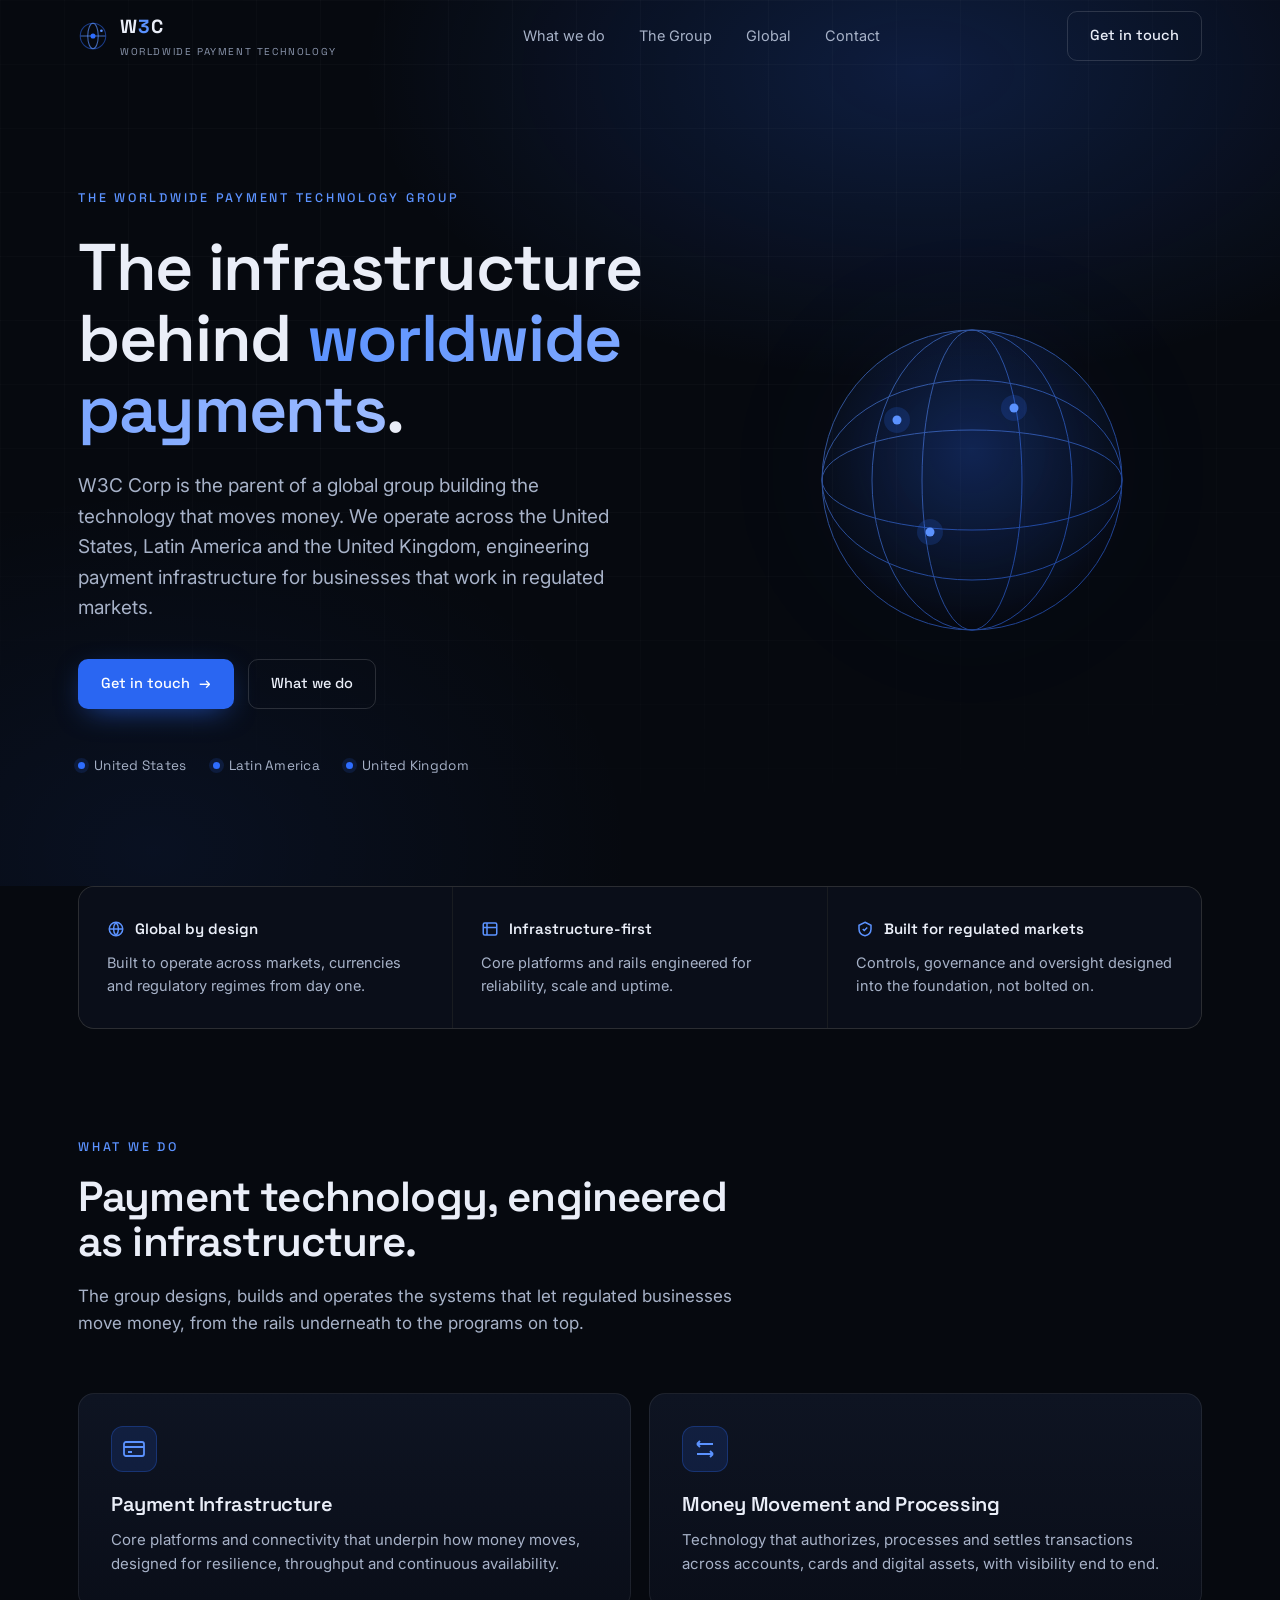
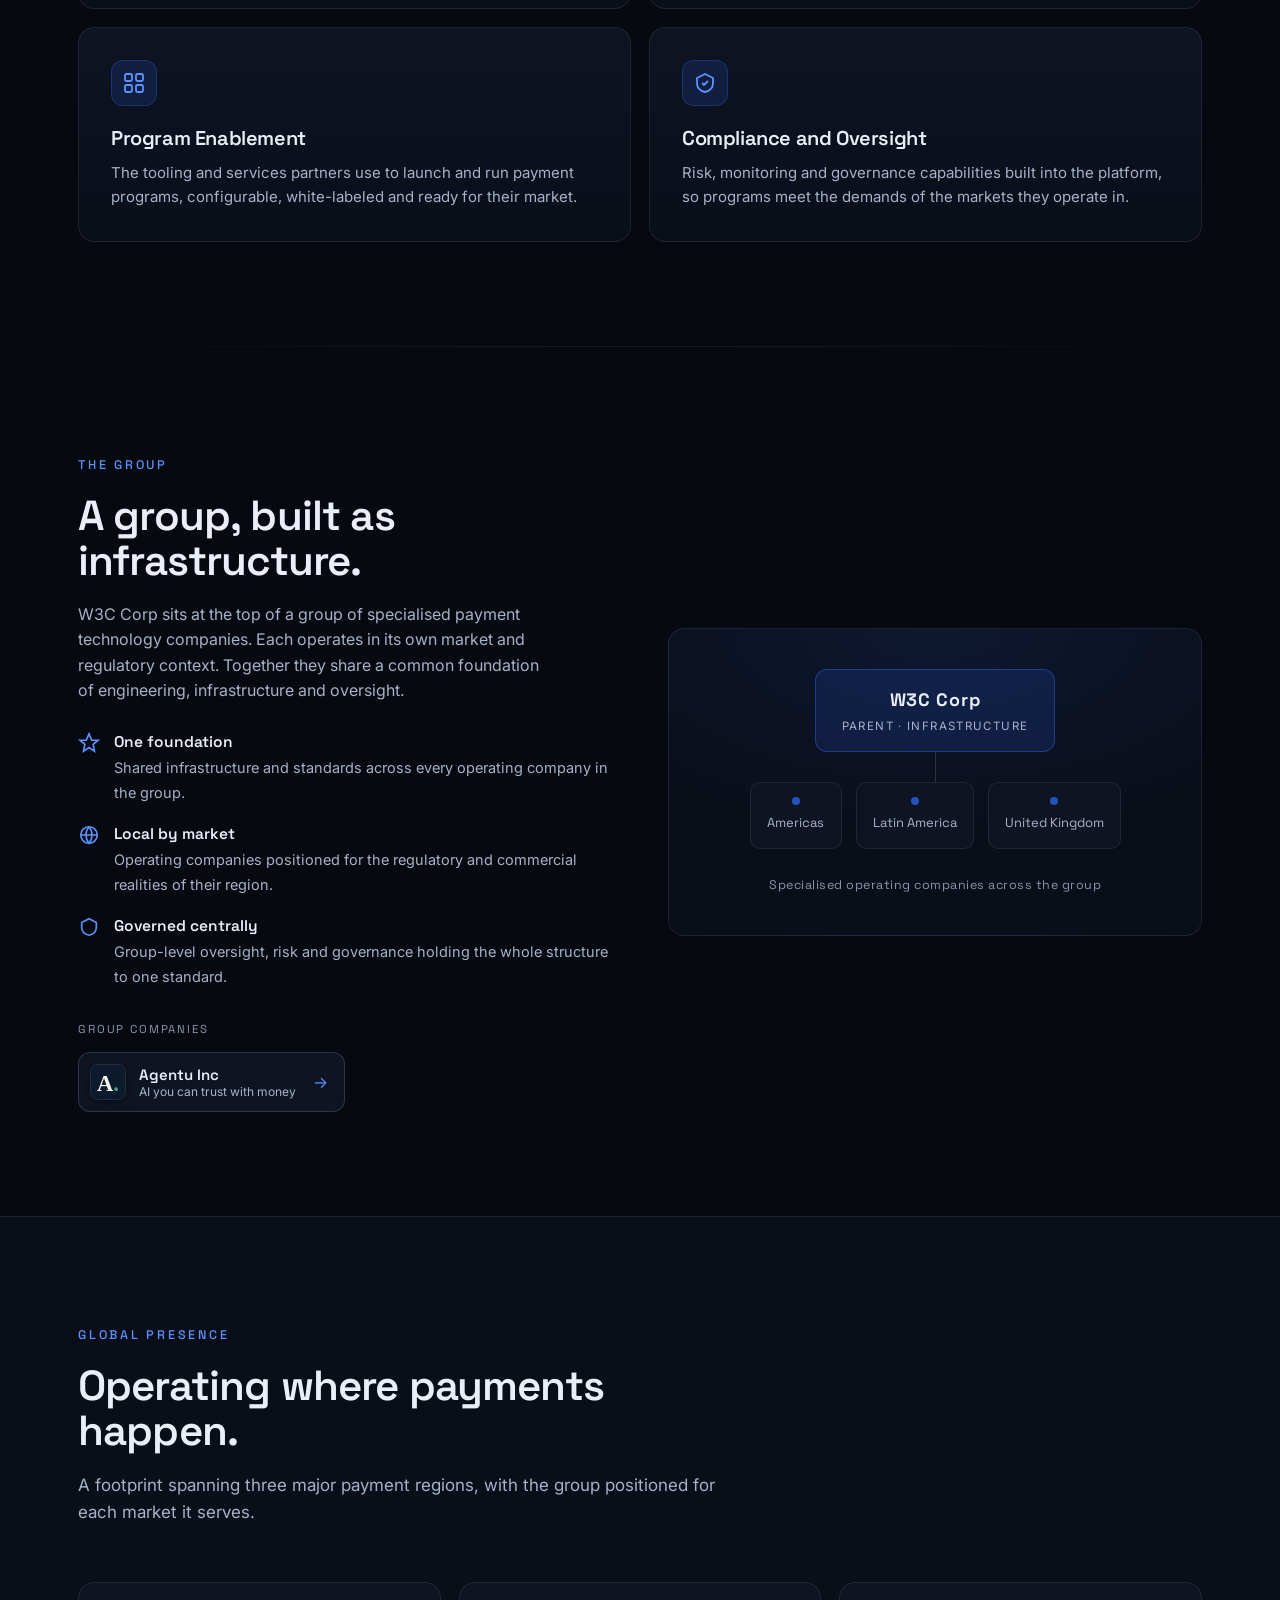
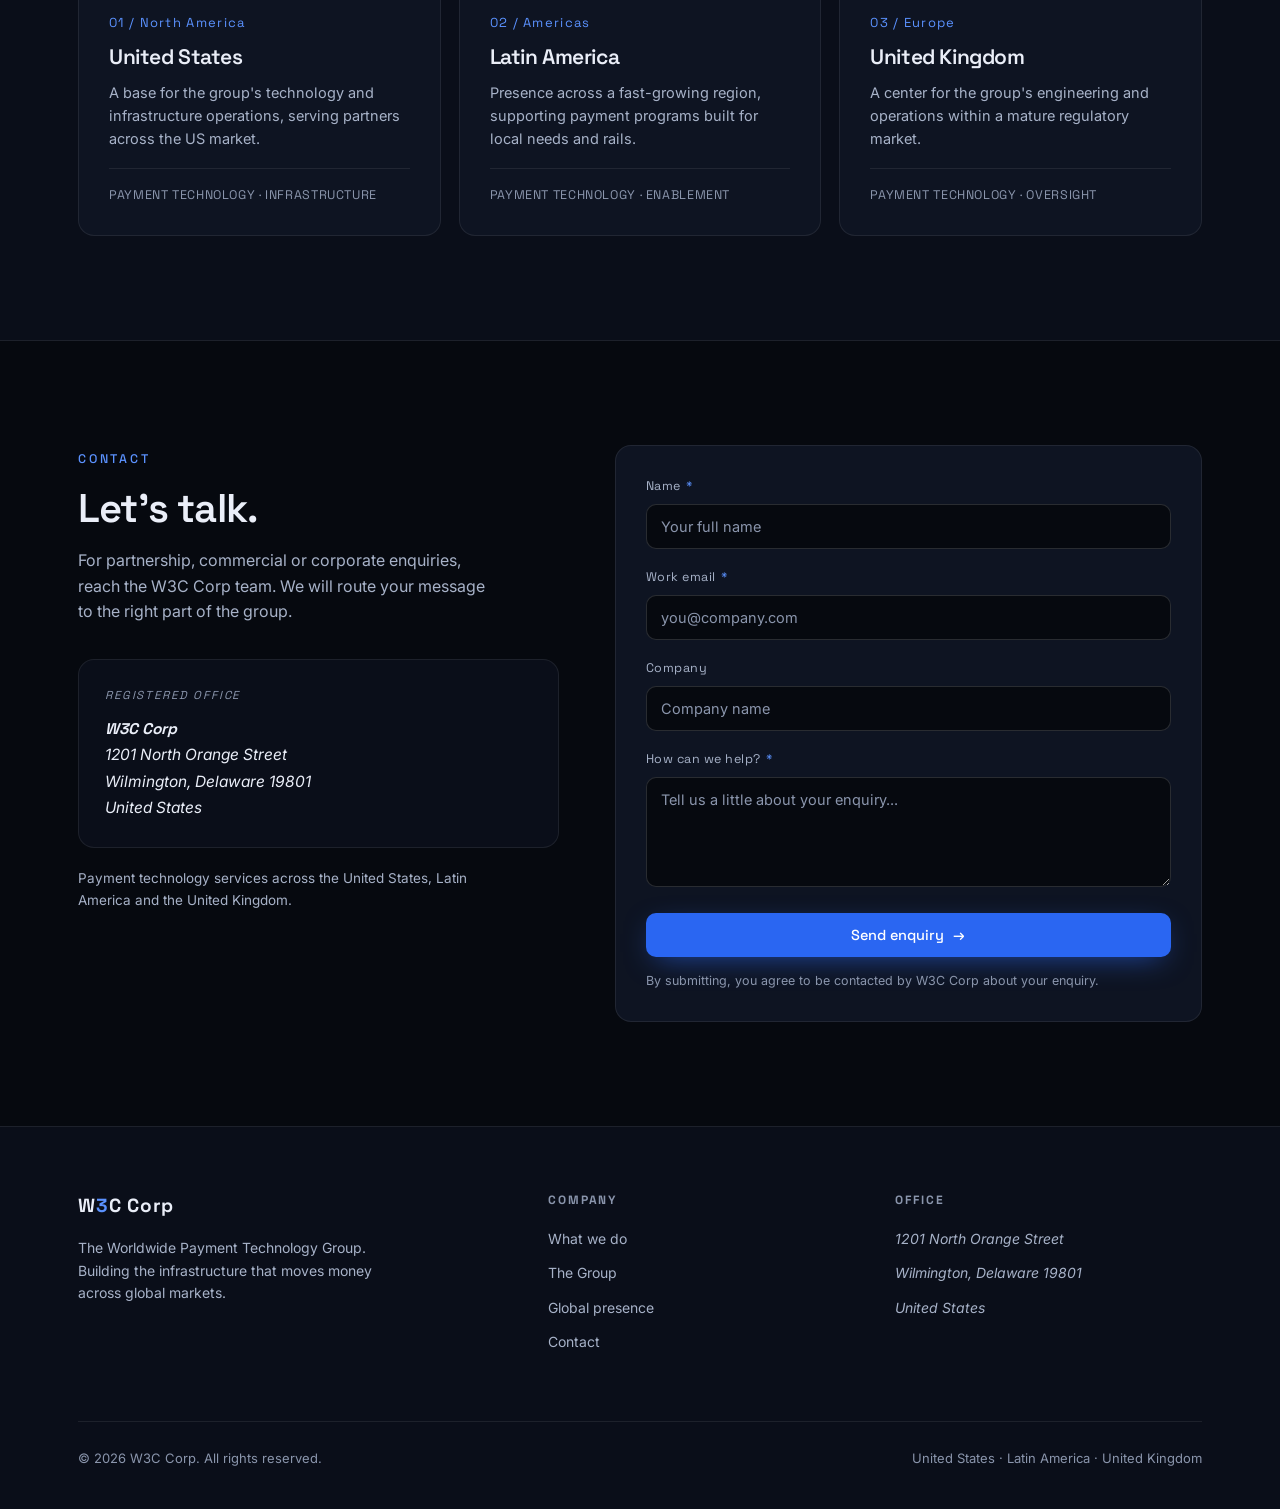
==== commit a8425afa: "Upgrade Agentu group-company entry to a branded card Replace the plain text link with a card showing" ====
--- a/index.html
+++ b/index.html
@@ -82,7 +82,7 @@
 
   * { box-sizing: border-box; margin: 0; padding: 0; }
 
-  html { scroll-behavior: smooth; }
+  html { scroll-behavior: smooth; scroll-padding-top: 88px; } /* offset for the fixed 72px header so anchor jumps land below it */
 
   body {
     background: var(--bg);
@@ -327,14 +327,19 @@
   .group-companies { margin-top: 30px; }
   .group-companies .gc-label { font-size: 11.5px; letter-spacing: 0.16em; text-transform: uppercase; color: var(--muted-2); font-family: "Space Grotesk", sans-serif; margin-bottom: 14px; }
   .gc-item {
-    display: inline-flex; align-items: center; gap: 12px;
+    display: inline-flex; align-items: center; gap: 13px;
     border: 1px solid var(--border-strong); background: var(--surface);
-    border-radius: 10px; padding: 12px 16px;
-    font-family: "Space Grotesk", sans-serif; font-size: 14.5px; color: var(--text);
-    transition: border-color 0.25s var(--ease), color 0.25s, background 0.25s, transform 0.25s var(--ease);
-  }
-  .gc-item:hover { border-color: var(--accent); color: var(--accent-2); background: var(--accent-soft); transform: translateY(-1px); }
-  .gc-item .gc-arrow { color: var(--accent-2); transition: transform 0.25s var(--ease); }
+    border-radius: 12px; padding: 11px 16px 11px 11px;
+    transition: border-color 0.25s var(--ease), background 0.25s, transform 0.25s var(--ease);
+  }
+  .gc-item:hover { border-color: var(--accent); background: var(--accent-soft); transform: translateY(-1px); }
+  .gc-logo { flex-shrink: 0; width: 36px; height: 36px; border-radius: 8px; overflow: hidden; border: 1px solid rgba(255,255,255,0.10); box-shadow: 0 3px 10px -3px rgba(0,0,0,0.7); }
+  .gc-logo svg { display: block; width: 36px; height: 36px; }
+  .gc-text { display: flex; flex-direction: column; line-height: 1.25; }
+  .gc-name { font-family: "Space Grotesk", sans-serif; font-weight: 600; font-size: 15px; color: var(--text); transition: color 0.25s; }
+  .gc-tag { font-size: 12px; color: var(--muted); }
+  .gc-item:hover .gc-name { color: var(--accent-2); }
+  .gc-arrow { margin-left: 4px; color: var(--accent-2); transition: transform 0.25s var(--ease); }
   .gc-item:hover .gc-arrow { transform: translateX(3px); }
 
   /* ---------- Global presence ---------- */
@@ -655,7 +660,17 @@
       <div class="group-companies">
         <div class="gc-label">Group companies</div>
         <a class="gc-item" href="https://fbannachan-del.github.io/agentu-site/#top">
-          Agentu Inc <span class="gc-arrow" aria-hidden="true">&rarr;</span>
+          <span class="gc-logo" aria-hidden="true">
+            <svg viewBox="0 0 32 32" xmlns="http://www.w3.org/2000/svg">
+              <rect width="32" height="32" rx="7" fill="#0B1B2D"/>
+              <text x="15" y="23" text-anchor="middle" font-family="Georgia, 'Source Serif 4', serif" font-size="20" font-weight="700"><tspan fill="#F6F4EF">A</tspan><tspan fill="#4FA177">.</tspan></text>
+            </svg>
+          </span>
+          <span class="gc-text">
+            <span class="gc-name">Agentu Inc</span>
+            <span class="gc-tag">AI you can trust with money</span>
+          </span>
+          <span class="gc-arrow" aria-hidden="true">&rarr;</span>
         </a>
       </div>
     </div>
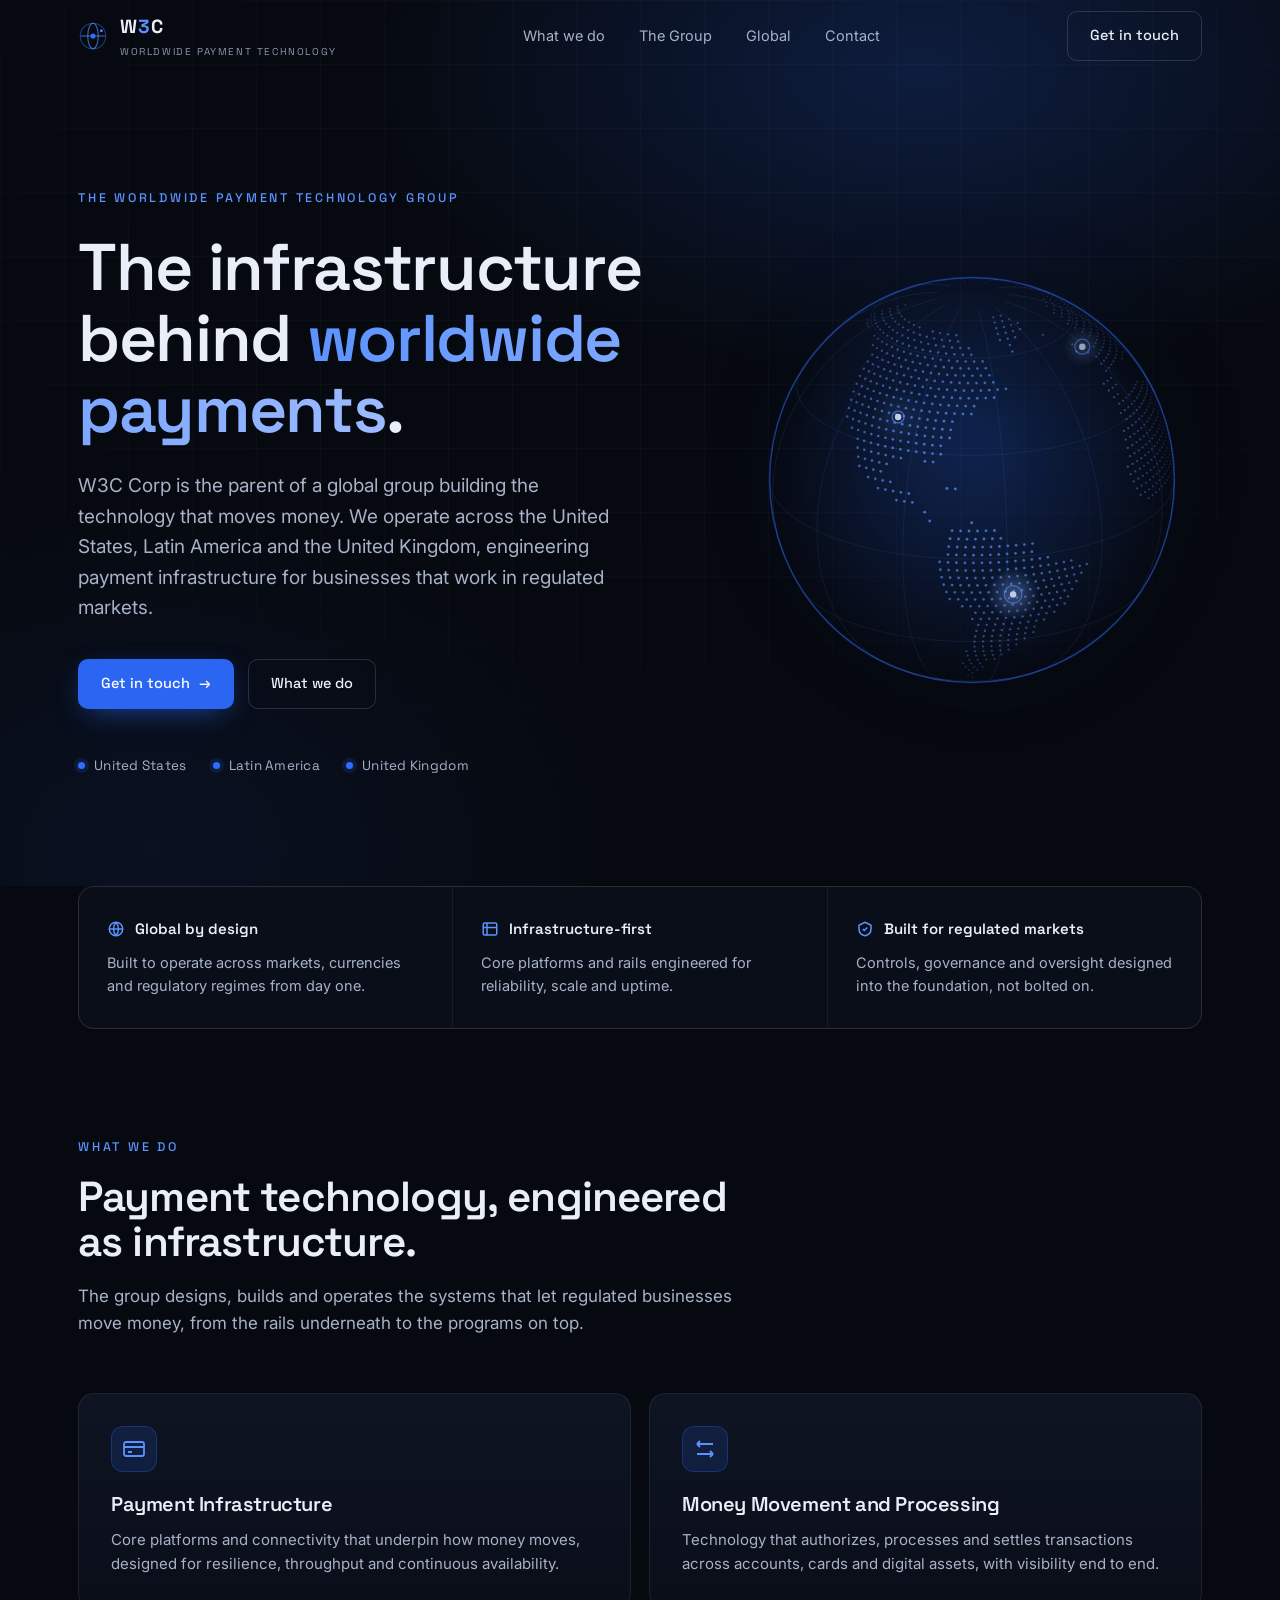
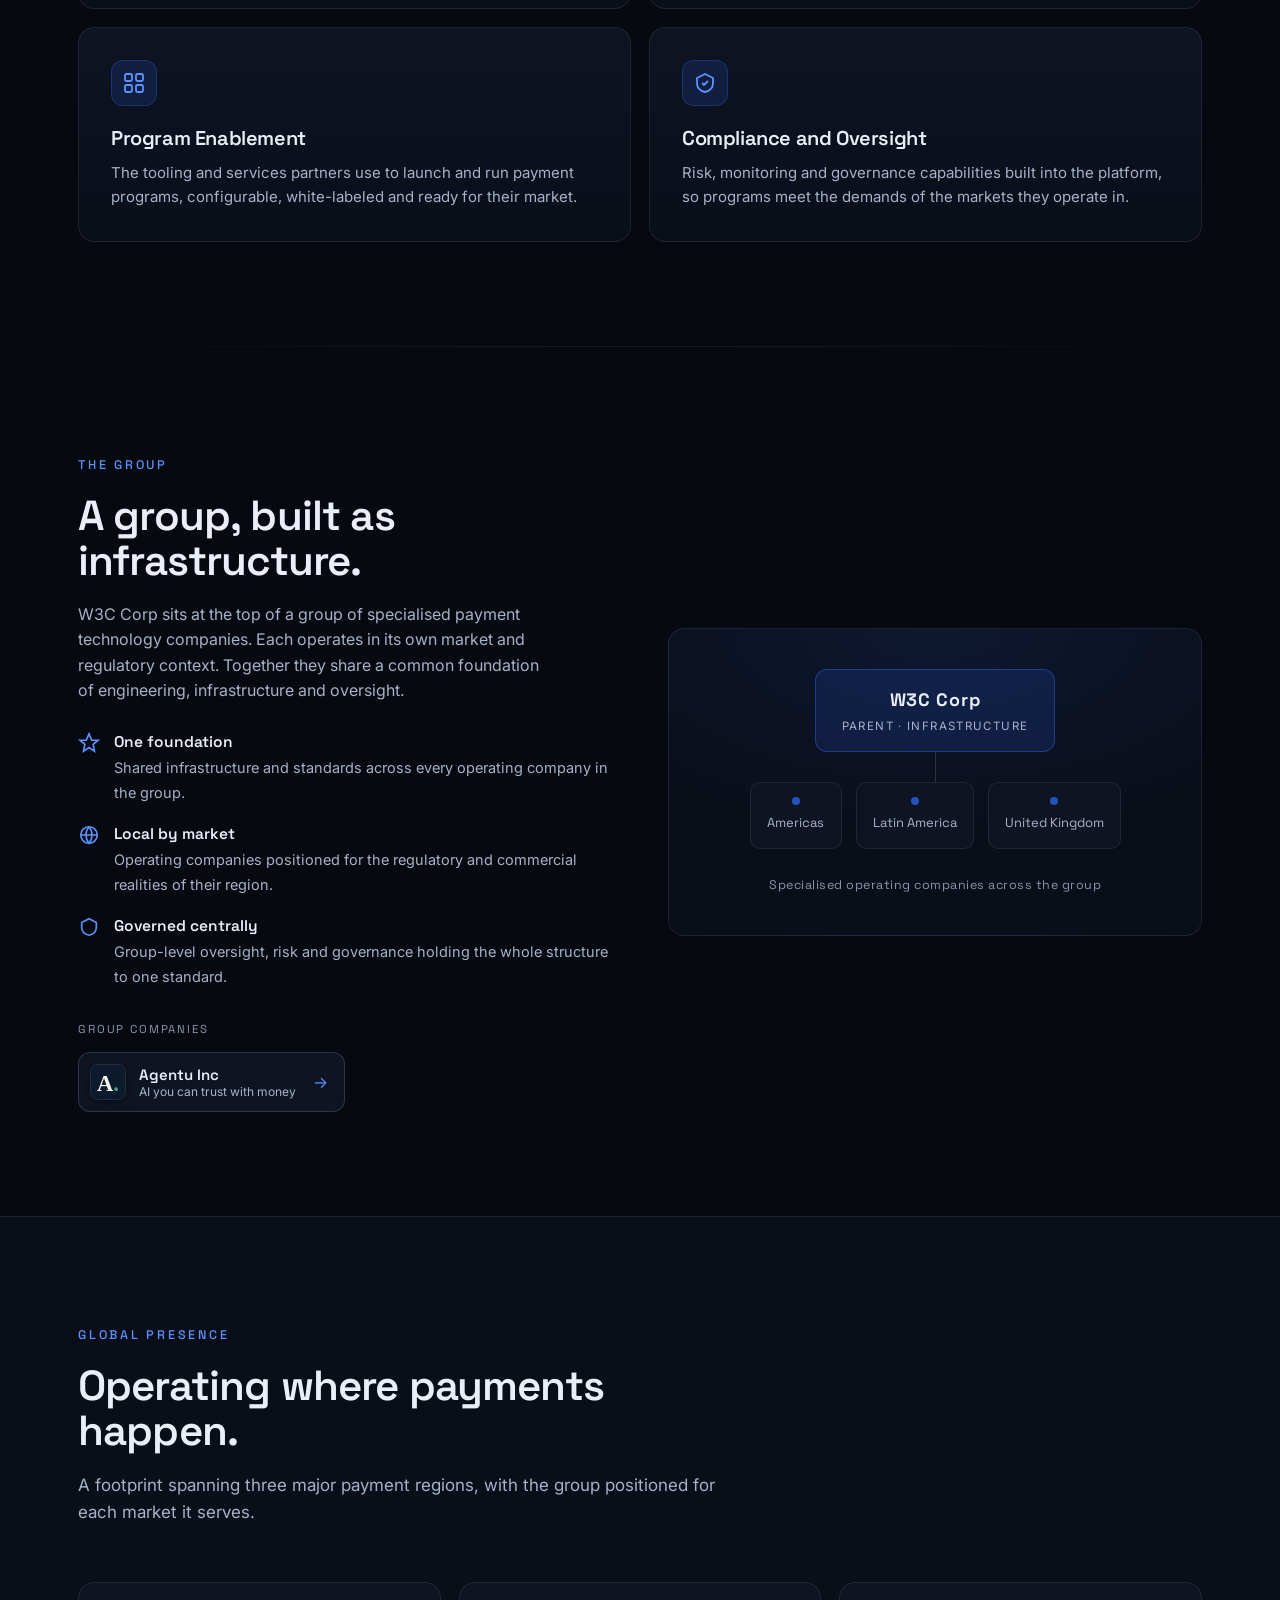
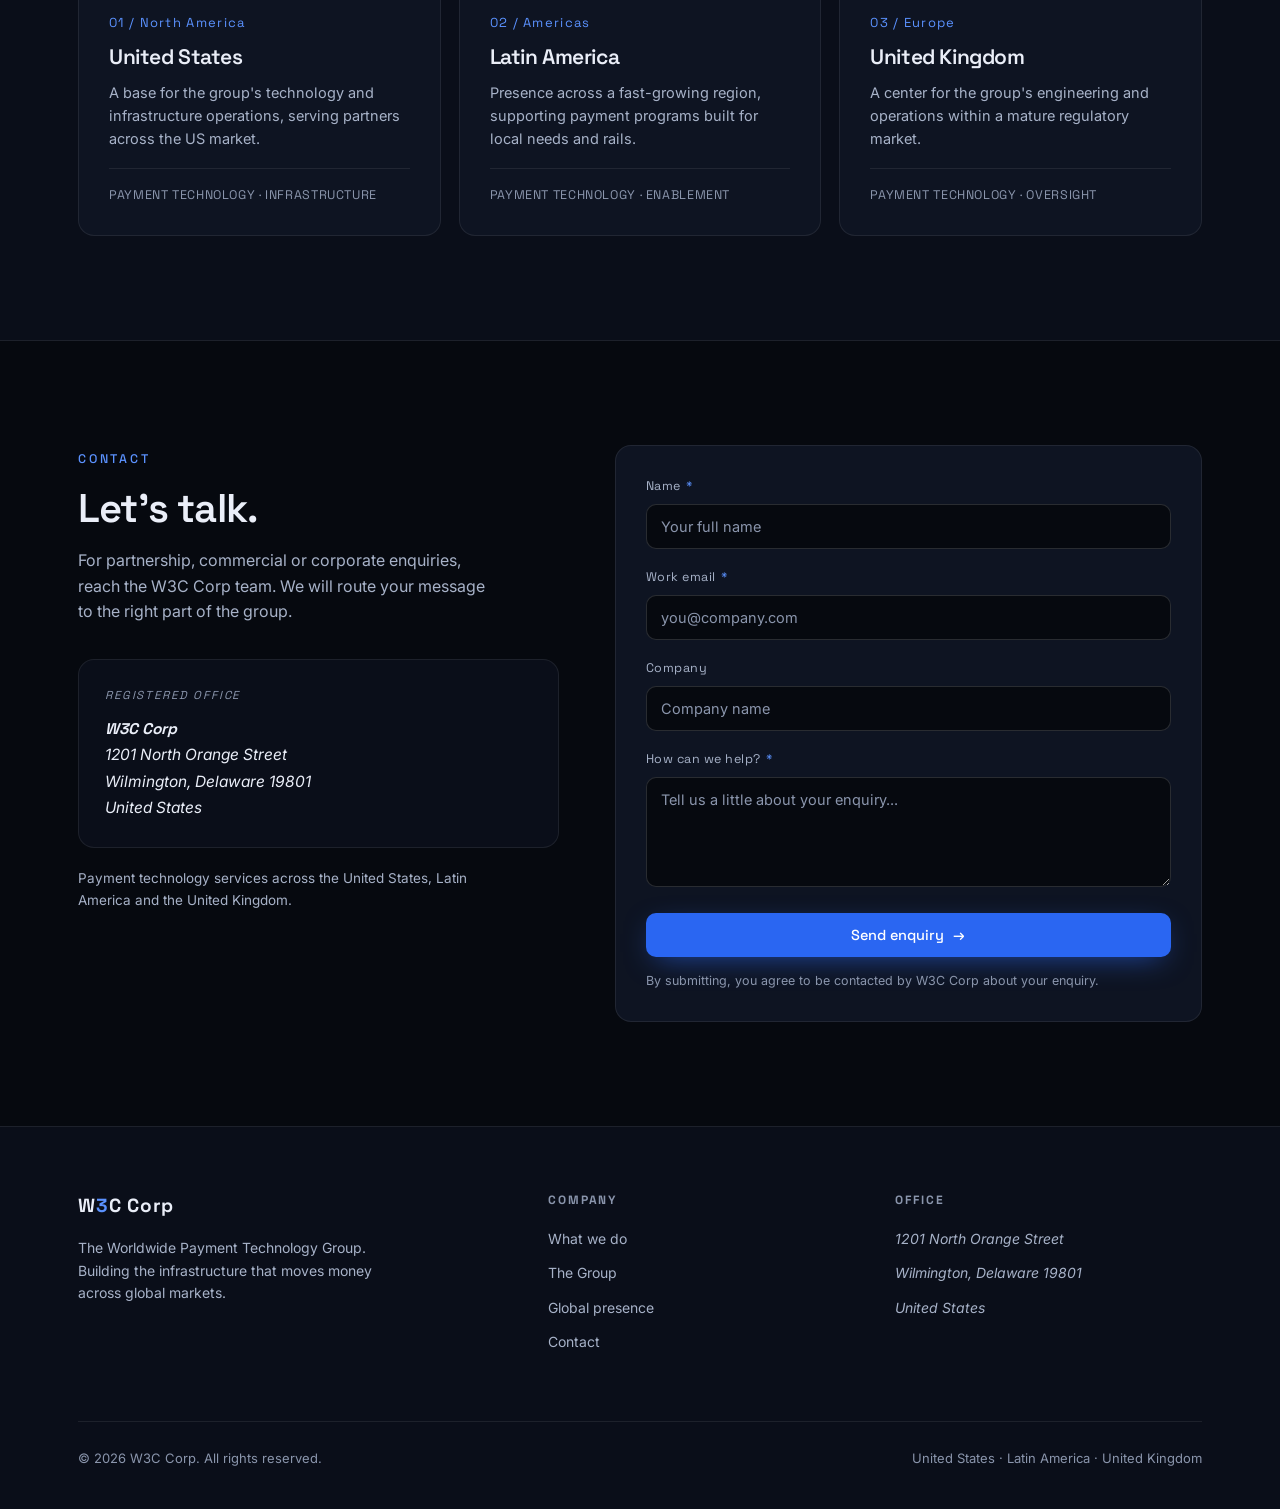
==== commit 2813e9ba: "Replace hero globe with canvas orthographic rotating sphere Swap the SVG wireframe globe for the red" ====
--- a/index.html
+++ b/index.html
@@ -243,13 +243,7 @@
 
   /* ---------- Globe ---------- */
   .globe-wrap { position: relative; display: flex; align-items: center; justify-content: center; min-height: 380px; }
-  .globe { width: 100%; max-width: 420px; height: auto; filter: drop-shadow(0 0 60px rgba(46,109,255,0.25)); }
-  .globe .spin { transform-box: fill-box; transform-origin: center; animation: spin 48s linear infinite; }
-  @keyframes spin { to { transform: rotate(360deg); } }
-  .node { animation: pulse 2.6s ease-in-out infinite; transform-origin: center; }
-  .node:nth-child(2) { animation-delay: 0.7s; }
-  .node:nth-child(3) { animation-delay: 1.4s; }
-  @keyframes pulse { 0%,100% { opacity: 0.45; } 50% { opacity: 1; } }
+  .globe { width: 100%; max-width: 440px; aspect-ratio: 1 / 1; height: auto; display: block; margin: 0 auto; filter: drop-shadow(0 0 70px rgba(46,109,255,0.22)); }
 
   /* ---------- Sections ---------- */
   section { position: relative; }
@@ -515,43 +509,9 @@
     </div>
 
     <div class="globe-wrap" aria-hidden="true">
-      <svg class="globe" viewBox="0 0 420 420" fill="none" xmlns="http://www.w3.org/2000/svg" aria-hidden="true" focusable="false">
-        <defs>
-          <radialGradient id="gcore" cx="50%" cy="40%" r="60%">
-            <stop offset="0%" stop-color="#2E6DFF" stop-opacity="0.25"/>
-            <stop offset="100%" stop-color="#2E6DFF" stop-opacity="0"/>
-          </radialGradient>
-          <linearGradient id="gline" x1="0" y1="0" x2="1" y2="1">
-            <stop offset="0%" stop-color="#5B92FF"/>
-            <stop offset="100%" stop-color="#2E6DFF"/>
-          </linearGradient>
-        </defs>
-        <circle cx="210" cy="210" r="150" fill="url(#gcore)"/>
-        <g class="spin" stroke="url(#gline)" stroke-width="1" fill="none" opacity="0.55">
-          <circle cx="210" cy="210" r="150"/>
-          <ellipse cx="210" cy="210" rx="150" ry="50"/>
-          <ellipse cx="210" cy="210" rx="150" ry="100"/>
-          <ellipse cx="210" cy="210" rx="50" ry="150"/>
-          <ellipse cx="210" cy="210" rx="100" ry="150"/>
-          <line x1="60" y1="210" x2="360" y2="210"/>
-          <line x1="210" y1="60" x2="210" y2="360"/>
-        </g>
-        <!-- location nodes -->
-        <g>
-          <g class="node">
-            <circle cx="135" cy="150" r="13" fill="#2E6DFF" opacity="0.18"/>
-            <circle cx="135" cy="150" r="4.5" fill="#5B92FF"/>
-          </g>
-          <g class="node">
-            <circle cx="168" cy="262" r="13" fill="#2E6DFF" opacity="0.18"/>
-            <circle cx="168" cy="262" r="4.5" fill="#5B92FF"/>
-          </g>
-          <g class="node">
-            <circle cx="252" cy="138" r="13" fill="#2E6DFF" opacity="0.18"/>
-            <circle cx="252" cy="138" r="4.5" fill="#5B92FF"/>
-          </g>
-        </g>
-      </svg>
+      <!-- Hero globe: a real rotating sphere (orthographic projection). Land renders as
+           brand-blue dots; the three region markers glow as they turn to the front. -->
+      <canvas class="globe" id="globe" aria-hidden="true"></canvas>
     </div>
   </div>
 </section>
@@ -889,5 +849,170 @@
     success.focus();
   });
 </script>
+
+<script>
+/* ===== Hero globe: real orthographic sphere, rotating land dots + glowing region markers ===== */
+(function () {
+  var canvas = document.getElementById('globe');
+  if (!canvas || !canvas.getContext) return;
+  var ctx = canvas.getContext('2d');
+  var reduce = window.matchMedia && window.matchMedia('(prefers-reduced-motion: reduce)').matches;
+
+  /* Coarse land outlines [lng, lat] (public-domain Natural Earth, simplified). */
+  var LAND = [
+    [[-168,65],[-164,71],[-156,71],[-140,70],[-125,70],[-110,68],[-95,70],[-85,68],[-82,73],[-70,62],[-64,60],[-60,52],[-53,48],[-66,45],[-70,42],[-74,40],[-76,35],[-80,31],[-81,25],[-90,29],[-97,26],[-97,22],[-91,18],[-87,21],[-88,16],[-83,9],[-78,8],[-83,14],[-92,15],[-96,16],[-105,20],[-110,23],[-113,30],[-118,33],[-122,38],[-124,43],[-124,48],[-128,53],[-135,57],[-141,60],[-150,59],[-160,58],[-165,60],[-168,65]],
+    [[-77,8],[-72,11],[-62,10],[-60,6],[-52,5],[-50,0],[-44,-2],[-35,-6],[-39,-13],[-39,-18],[-48,-25],[-54,-33],[-58,-38],[-63,-41],[-66,-45],[-69,-51],[-66,-55],[-71,-54],[-74,-46],[-73,-38],[-71,-30],[-70,-23],[-71,-18],[-76,-14],[-81,-6],[-81,-3],[-80,-2],[-78,1],[-78,5],[-77,8]],
+    [[-10,35],[0,36],[10,37],[20,32],[25,32],[33,31],[35,28],[37,22],[38,18],[40,15],[43,11],[51,12],[48,5],[42,2],[41,-3],[40,-8],[40,-13],[37,-17],[35,-24],[31,-30],[25,-34],[20,-35],[18,-34],[15,-27],[12,-22],[13,-16],[12,-9],[9,-1],[9,4],[5,4],[0,5],[-5,5],[-9,5],[-13,8],[-17,15],[-16,20],[-13,27],[-10,30],[-10,35]],
+    [[-9,39],[-9,43],[-1,46],[-4,48],[3,51],[8,54],[10,58],[6,58],[7,62],[12,65],[18,69],[26,71],[40,68],[56,68],[62,66],[60,58],[54,54],[50,50],[47,46],[40,46],[33,45],[28,44],[24,41],[20,41],[16,42],[12,43],[8,44],[2,43],[-2,40],[-6,36],[-9,37],[-9,39]],
+    [[60,66],[62,69],[72,72],[82,73],[96,76],[112,77],[124,74],[138,73],[152,72],[165,69],[170,67],[163,60],[157,54],[150,52],[143,50],[139,44],[134,40],[128,36],[123,32],[119,27],[114,22],[109,16],[106,11],[104,3],[100,7],[97,15],[93,21],[88,22],[84,18],[80,12],[77,8],[73,15],[70,21],[66,24],[61,25],[57,22],[52,17],[45,13],[43,12],[40,18],[38,23],[35,28],[35,31],[36,36],[32,36],[28,37],[28,41],[36,42],[45,40],[49,45],[52,50],[57,55],[60,61],[60,66]],
+    [[114,-22],[122,-18],[130,-12],[137,-12],[142,-11],[146,-18],[150,-25],[153,-28],[150,-37],[143,-39],[138,-35],[129,-32],[120,-34],[115,-34],[114,-28],[114,-22]],
+    [[-45,60],[-50,64],[-53,68],[-56,72],[-50,76],[-38,78],[-28,76],[-22,70],[-30,68],[-40,64],[-45,60]],
+    [[-5,50],[-1,51],[1,52],[0,53],[-1,55],[-3,55],[-5,58],[-7,57],[-6,54],[-5,52],[-5,50]],
+    [[-10,52],[-10,54],[-6,55],[-6,52],[-10,52]],
+    [[130,31],[133,34],[137,35],[141,38],[142,40],[141,43],[145,44],[141,42],[138,37],[135,34],[131,31],[130,31]],
+    [[43,-12],[49,-13],[50,-18],[47,-25],[45,-22],[43,-16],[43,-12]],
+    [[173,-34],[178,-38],[174,-41],[170,-44],[167,-46],[171,-42],[173,-37],[173,-34]],
+    [[95,5],[100,0],[104,-6],[101,-3],[96,2],[95,5]],
+    [[109,2],[115,1],[118,-2],[114,-4],[109,-1],[109,2]],
+    [[131,-1],[141,-3],[150,-7],[144,-9],[136,-8],[131,-3],[131,-1]],
+    [[-22,64],[-18,66],[-14,65],[-18,63],[-22,64]],
+    [[-84,22],[-80,23],[-74,20],[-79,20],[-84,22]],
+    [[120,6],[124,10],[126,15],[122,12],[120,6]]
+  ];
+
+  function inPoly(x, y, p) {
+    var inside = false, n = p.length, j = n - 1;
+    for (var i = 0; i < n; j = i++) {
+      var xi = p[i][0], yi = p[i][1], xj = p[j][0], yj = p[j][1];
+      if (((yi > y) !== (yj > y)) && (x < (xj - xi) * (y - yi) / (yj - yi) + xi)) inside = !inside;
+    }
+    return inside;
+  }
+  function isLand(lng, lat) {
+    if (lat < -70) return true;            // Antarctica cap
+    for (var i = 0; i < LAND.length; i++) if (inPoly(lng, lat, LAND[i])) return true;
+    return false;
+  }
+  function v3(lng, lat) {
+    var phi = lat * Math.PI / 180, lam = lng * Math.PI / 180, c = Math.cos(phi);
+    return { x: c * Math.sin(lam), y: Math.sin(phi), z: c * Math.cos(lam) };
+  }
+
+  /* Land dot cloud — even spacing via cos(lat) longitude step. */
+  var dots = [];
+  for (var lat = -78; lat <= 82; lat += 2.4) {
+    var cl = Math.cos(lat * Math.PI / 180);
+    var step = Math.min(12, 2.4 / Math.max(cl, 0.05));
+    for (var lng = -180; lng < 180; lng += step) {
+      if (isLand(lng, lat)) dots.push(v3(lng, lat));
+    }
+  }
+
+  var markers = [ v3(-98, 39), v3(-58, -12), v3(-2, 54) ]; // US, Latin America, UK
+
+  var TILT = 23 * Math.PI / 180, cosT = Math.cos(TILT), sinT = Math.sin(TILT);
+  var rot = 1.25;  // start with the Americas / Atlantic toward the viewer
+  var W, H, R, cx, cy, dpr;
+
+  function resize() {
+    dpr = Math.min(window.devicePixelRatio || 1, 2);
+    var size = canvas.clientWidth || 380;
+    W = canvas.width = Math.round(size * dpr);
+    H = canvas.height = Math.round(size * dpr);
+    cx = W / 2; cy = H / 2; R = Math.min(W, H) * 0.46;
+  }
+
+  function project(p, s, co) {
+    var x = p.x * co + p.z * s;          // spin about vertical axis
+    var z = -p.x * s + p.z * co;
+    var y = p.y;
+    var yt = y * cosT - z * sinT;        // axial tilt about horizontal axis
+    var zt = y * sinT + z * cosT;
+    return { sx: cx + R * x, sy: cy - R * yt, z: zt };
+  }
+
+  function graticule(s, co) {
+    ctx.strokeStyle = 'rgba(91,146,255,0.10)';
+    ctx.lineWidth = 1 * dpr;
+    var lng, lat, p, on;
+    for (lng = -150; lng <= 180; lng += 30) {
+      ctx.beginPath(); on = false;
+      for (lat = -80; lat <= 80; lat += 4) {
+        p = project(v3(lng, lat), s, co);
+        if (p.z > 0) { if (!on) { ctx.moveTo(p.sx, p.sy); on = true; } else ctx.lineTo(p.sx, p.sy); } else on = false;
+      }
+      ctx.stroke();
+    }
+    for (lat = -60; lat <= 60; lat += 30) {
+      ctx.beginPath(); on = false;
+      for (lng = -180; lng <= 180; lng += 4) {
+        p = project(v3(lng, lat), s, co);
+        if (p.z > 0) { if (!on) { ctx.moveTo(p.sx, p.sy); on = true; } else ctx.lineTo(p.sx, p.sy); } else on = false;
+      }
+      ctx.stroke();
+    }
+  }
+
+  function draw() {
+    ctx.clearRect(0, 0, W, H);
+    var s = Math.sin(rot), co = Math.cos(rot), i, p;
+
+    var g = ctx.createRadialGradient(cx, cy - R * 0.18, R * 0.1, cx, cy, R * 1.05);
+    g.addColorStop(0, 'rgba(46,109,255,0.22)');
+    g.addColorStop(1, 'rgba(46,109,255,0)');
+    ctx.fillStyle = g; ctx.beginPath(); ctx.arc(cx, cy, R * 1.04, 0, 6.2832); ctx.fill();
+
+    ctx.strokeStyle = 'rgba(46,109,255,0.5)'; ctx.lineWidth = 1.5 * dpr;
+    ctx.beginPath(); ctx.arc(cx, cy, R, 0, 6.2832); ctx.stroke();
+
+    graticule(s, co);
+
+    for (i = 0; i < dots.length; i++) {
+      p = project(dots[i], s, co);
+      if (p.z <= 0) continue;            // near hemisphere only
+      ctx.fillStyle = 'rgba(91,146,255,' + (0.72 * p.z).toFixed(3) + ')';
+      ctx.beginPath(); ctx.arc(p.sx, p.sy, (0.7 + 0.75 * p.z) * dpr, 0, 6.2832); ctx.fill();
+    }
+
+    var t = (window.performance ? performance.now() : Date.now()) / 1000;
+    for (i = 0; i < markers.length; i++) {
+      p = project(markers[i], s, co);
+      if (p.z <= 0.04) continue;         // glow only when facing the viewer
+      var it = Math.pow(p.z, 0.6);
+      var pulse = 0.6 + 0.4 * Math.sin(t * 2 + i * 2.1);
+      var gr = ctx.createRadialGradient(p.sx, p.sy, 0, p.sx, p.sy, 30 * dpr * it);
+      gr.addColorStop(0, 'rgba(125,170,255,' + (0.5 * it * pulse).toFixed(3) + ')');
+      gr.addColorStop(1, 'rgba(125,170,255,0)');
+      ctx.fillStyle = gr; ctx.beginPath(); ctx.arc(p.sx, p.sy, 30 * dpr * it, 0, 6.2832); ctx.fill();
+      ctx.strokeStyle = 'rgba(91,146,255,' + (0.7 * it).toFixed(3) + ')'; ctx.lineWidth = 1.2 * dpr;
+      ctx.beginPath(); ctx.arc(p.sx, p.sy, (5 + 4 * pulse) * dpr, 0, 6.2832); ctx.stroke();
+      ctx.fillStyle = 'rgba(225,234,255,' + (0.92 * it).toFixed(3) + ')';
+      ctx.beginPath(); ctx.arc(p.sx, p.sy, 3.2 * dpr, 0, 6.2832); ctx.fill();
+    }
+  }
+
+  var running = false, raf = 0;
+  function frame() {
+    rot -= 0.0022;                       // eastward spin
+    if (rot < -6.2832) rot += 6.2832;
+    draw();
+    raf = requestAnimationFrame(frame);
+  }
+  function start() { if (!running && !reduce) { running = true; raf = requestAnimationFrame(frame); } }
+  function stop() { running = false; if (raf) cancelAnimationFrame(raf); }
+
+  resize();
+  draw();
+  window.addEventListener('resize', function () { resize(); draw(); });
+  if (reduce) return;                    // honor reduced-motion: static globe
+
+  if ('IntersectionObserver' in window) {
+    new IntersectionObserver(function (es) {
+      es.forEach(function (e) { e.isIntersecting ? start() : stop(); });
+    }, { threshold: 0.05 }).observe(canvas);
+  } else { start(); }
+  document.addEventListener('visibilitychange', function () { document.hidden ? stop() : start(); });
+})();
+</script>
 </body>
 </html>
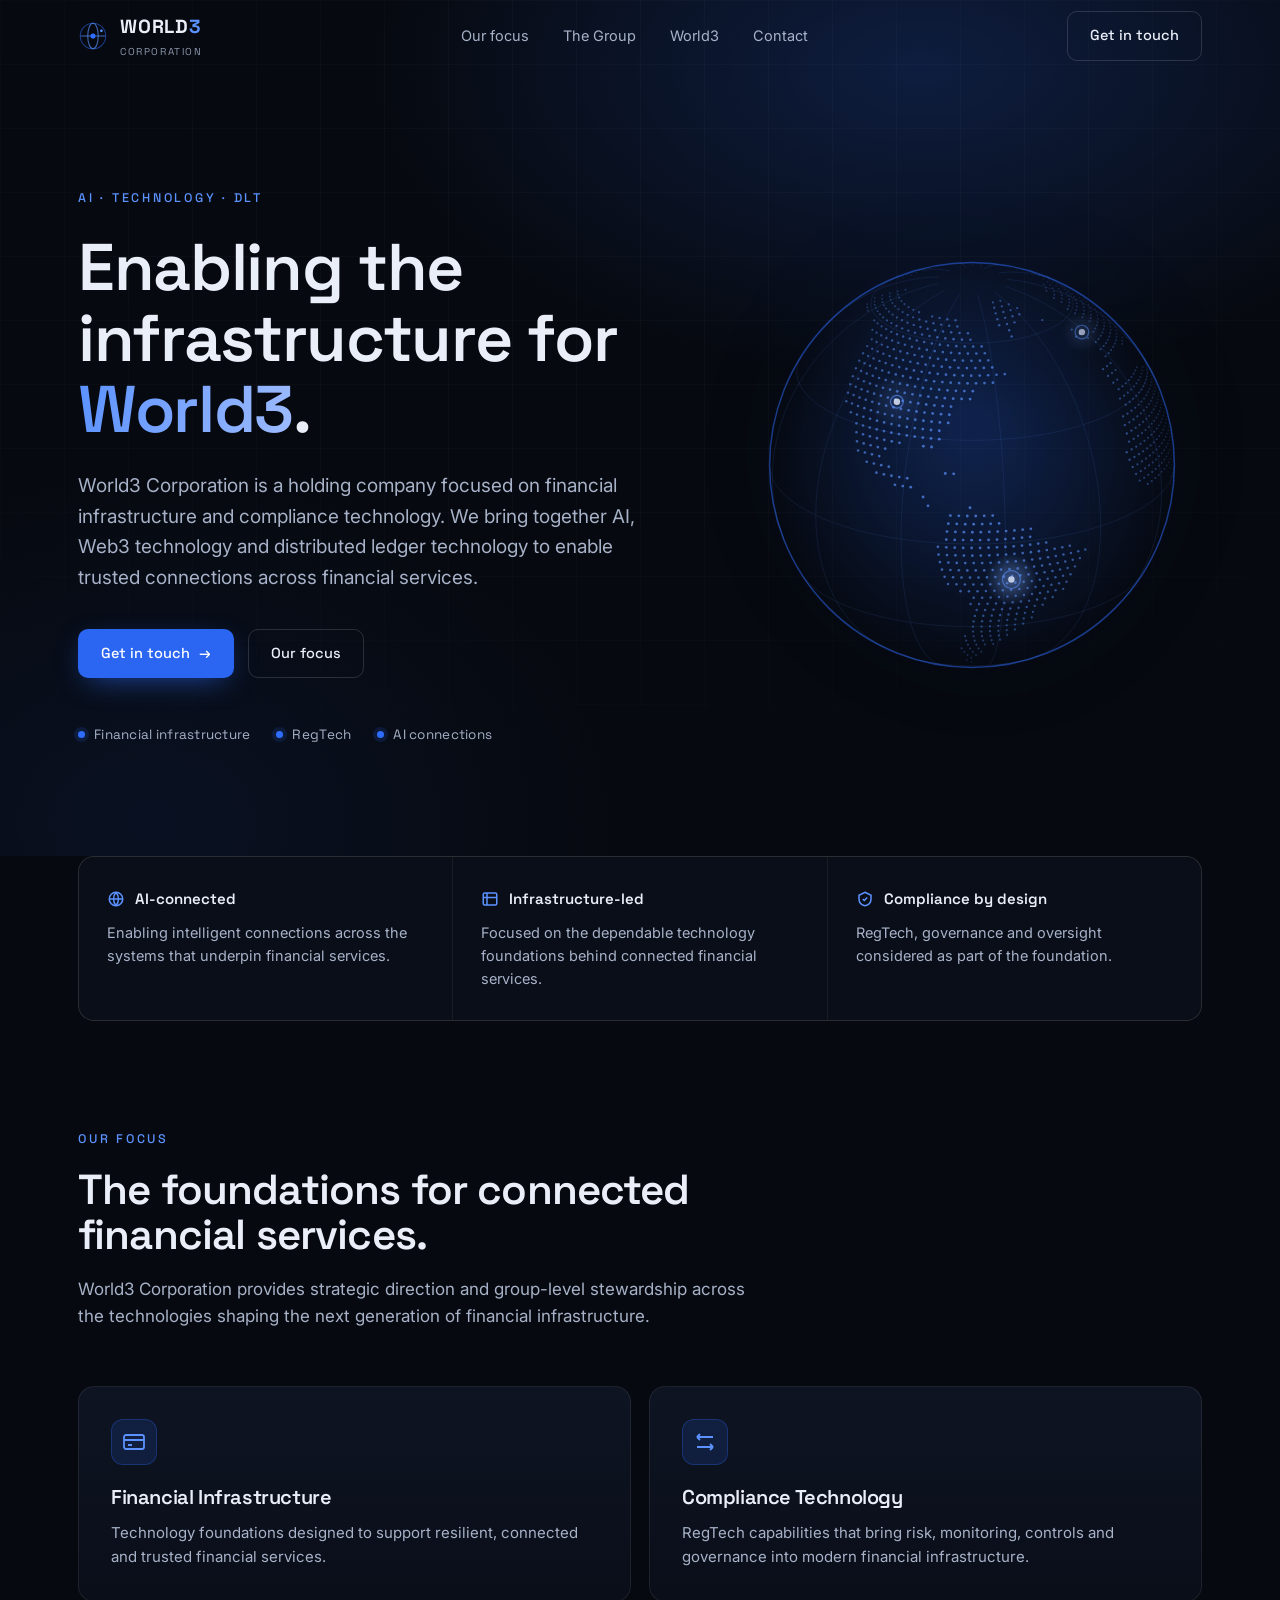
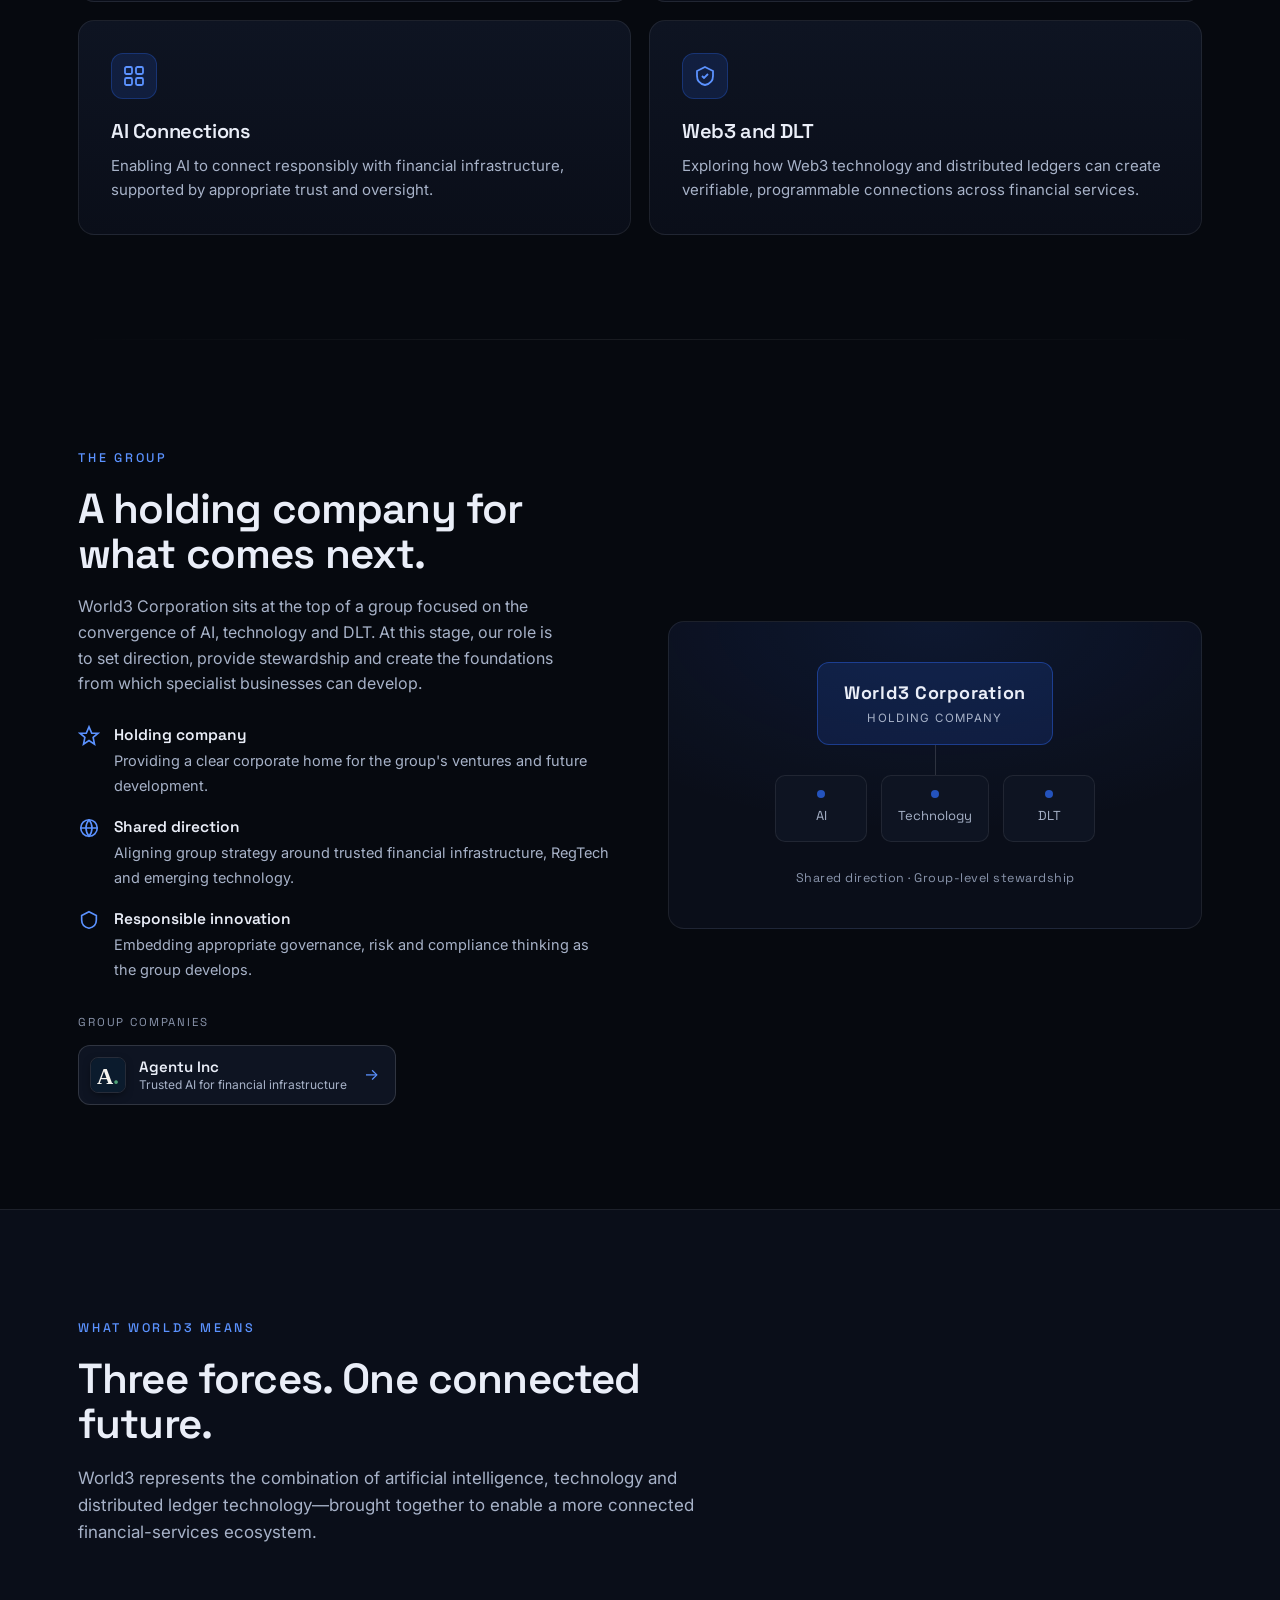
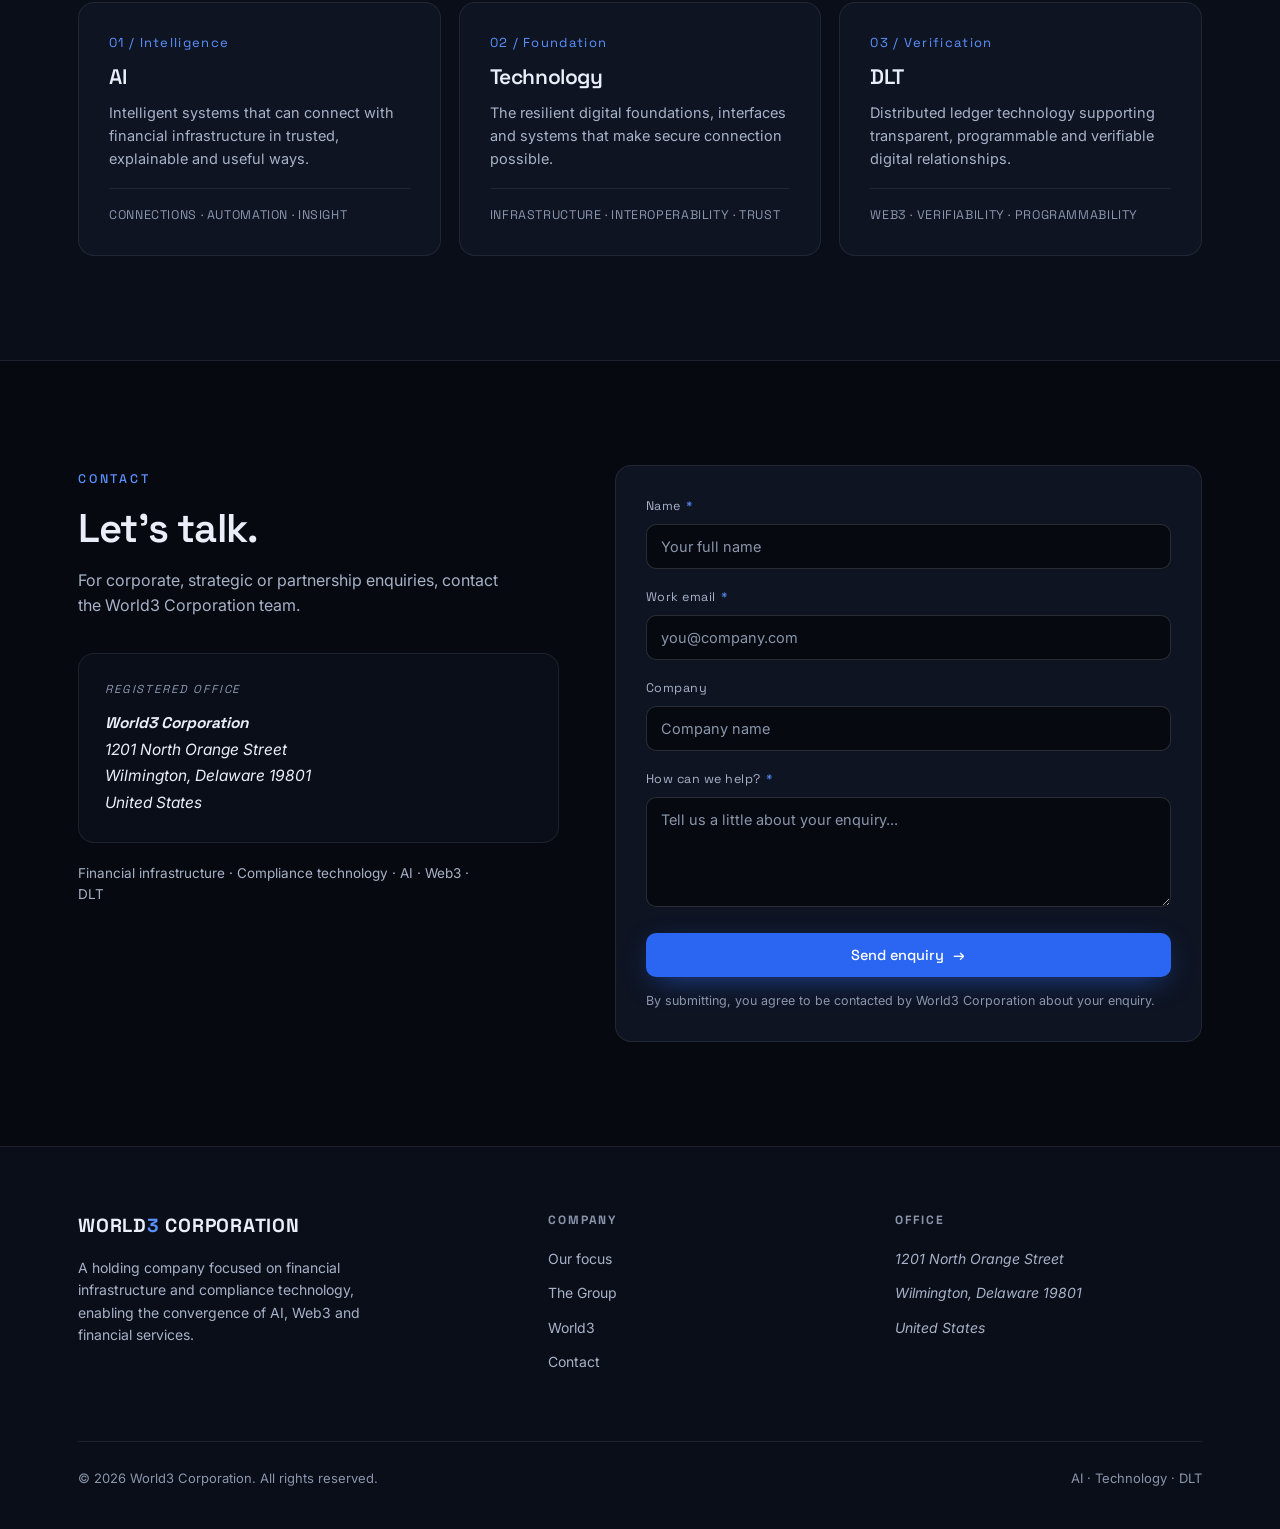
==== commit 953f509d: "Reposition site around World3 infrastructure and RegTech" ====
--- a/index.html
+++ b/index.html
@@ -3,8 +3,8 @@
 <head>
 <meta charset="UTF-8" />
 <meta name="viewport" content="width=device-width, initial-scale=1.0" />
-<title>W3C Corp, The Worldwide Payment Technology Group</title>
-<meta name="description" content="W3C Corp is the parent of a global group building payment technology and infrastructure across the United States, Latin America and the United Kingdom." />
+<title>World3 Corporation | Financial Infrastructure &amp; RegTech</title>
+<meta name="description" content="World3 Corporation is a holding company focused on financial infrastructure and compliance technology, enabling the convergence of AI, Web3 and financial services." />
 <meta name="theme-color" content="#06090F" />
 <link rel="canonical" href="https://www.w3ccorp.com/" />
 
@@ -15,37 +15,37 @@
 
 <!-- Open Graph -->
 <meta property="og:type" content="website" />
-<meta property="og:site_name" content="W3C Corp" />
-<meta property="og:title" content="W3C Corp, The Worldwide Payment Technology Group" />
-<meta property="og:description" content="W3C Corp is the parent of a global group building payment technology and infrastructure across the United States, Latin America and the United Kingdom." />
+<meta property="og:site_name" content="World3 Corporation" />
+<meta property="og:title" content="World3 Corporation | Financial Infrastructure &amp; RegTech" />
+<meta property="og:description" content="A holding company focused on financial infrastructure and compliance technology, enabling the convergence of AI, Web3 and financial services." />
 <meta property="og:url" content="https://www.w3ccorp.com/" />
 <meta property="og:image" content="https://www.w3ccorp.com/og-image.png" />
 <meta property="og:image:type" content="image/png" />
 <meta property="og:image:width" content="1200" />
 <meta property="og:image:height" content="630" />
-<meta property="og:image:alt" content="W3C Corp — the infrastructure behind worldwide payments." />
+<meta property="og:image:alt" content="World3 Corporation — enabling the infrastructure for World3." />
 <meta property="og:locale" content="en_US" />
 
 <!-- Twitter card -->
 <meta name="twitter:card" content="summary_large_image" />
-<meta name="twitter:title" content="W3C Corp, The Worldwide Payment Technology Group" />
-<meta name="twitter:description" content="W3C Corp is the parent of a global group building payment technology and infrastructure across the United States, Latin America and the United Kingdom." />
+<meta name="twitter:title" content="World3 Corporation | Financial Infrastructure &amp; RegTech" />
+<meta name="twitter:description" content="A holding company focused on financial infrastructure and compliance technology, enabling the convergence of AI, Web3 and financial services." />
 <meta name="twitter:image" content="https://www.w3ccorp.com/og-image.png" />
-<meta name="twitter:image:alt" content="W3C Corp — the infrastructure behind worldwide payments." />
+<meta name="twitter:image:alt" content="World3 Corporation — enabling the infrastructure for World3." />
 
 <link rel="preconnect" href="https://fonts.googleapis.com" />
 <link rel="preconnect" href="https://fonts.gstatic.com" crossorigin />
-<link href="https://fonts.googleapis.com/css2?family=Space+Grotesk:wght@400;500;600;700&family=Inter:wght@400;500;600&display=swap" rel="stylesheet" />
+<link href="https://fonts.googleapis.com/css2?family=Space+Grotesk:wght@400;500;600;700&amp;family=Inter:wght@400;500;600&amp;display=swap" rel="stylesheet" />
 
 <!-- Organization schema -->
 <script type="application/ld+json">
 {
   "@context": "https://schema.org",
   "@type": "Organization",
-  "name": "W3C Corp",
-  "alternateName": "The Worldwide Payment Technology Group",
+  "name": "World3 Corporation",
+  "alternateName": "World3",
   "url": "https://www.w3ccorp.com/",
-  "description": "W3C Corp is the parent of a global group building payment technology and infrastructure across the United States, Latin America and the United Kingdom.",
+  "description": "World3 Corporation is a holding company focused on financial infrastructure and compliance technology, enabling the convergence of AI, Web3 and financial services.",
   "address": {
     "@type": "PostalAddress",
     "streetAddress": "1201 North Orange Street",
@@ -53,12 +53,7 @@
     "addressRegion": "DE",
     "postalCode": "19801",
     "addressCountry": "US"
-  },
-  "areaServed": [
-    { "@type": "Country", "name": "United States" },
-    { "@type": "Place", "name": "Latin America" },
-    { "@type": "Country", "name": "United Kingdom" }
-  ]
+  }
 }
 </script>
 <style>
@@ -452,7 +447,7 @@
 <!-- ===================== HEADER ===================== -->
 <header id="header">
   <div class="wrap nav">
-    <a class="brand" href="#top" aria-label="W3C Corp, home">
+    <a class="brand" href="#top" aria-label="World3 Corporation, home">
       <svg class="mark" viewBox="0 0 40 40" fill="none" xmlns="http://www.w3.org/2000/svg" aria-hidden="true" focusable="false">
         <circle cx="20" cy="20" r="17" stroke="#2E6DFF" stroke-width="1.4" opacity="0.5"/>
         <ellipse cx="20" cy="20" rx="7" ry="17" stroke="#5B92FF" stroke-width="1.4" opacity="0.7"/>
@@ -461,15 +456,15 @@
         <circle cx="31.2" cy="13" r="1.8" fill="#5B92FF"/>
       </svg>
       <span>
-        <span class="word">W<b>3</b>C</span>
-        <span class="tag">Worldwide Payment Technology</span>
+        <span class="word">WORLD<b>3</b></span>
+        <span class="tag">Corporation</span>
       </span>
     </a>
 
     <nav class="nav-links" id="navLinks" aria-label="Primary">
-      <a class="link" href="#platform">What we do</a>
+      <a class="link" href="#focus">Our focus</a>
       <a class="link" href="#group">The Group</a>
-      <a class="link" href="#global">Global</a>
+      <a class="link" href="#world3">World3</a>
       <a class="link" href="#contact">Contact</a>
     </nav>
 
@@ -490,27 +485,27 @@
   <div class="grid-overlay"></div>
   <div class="wrap hero-inner">
     <div class="hero-copy">
-      <span class="eyebrow">The Worldwide Payment Technology Group</span>
-      <h1 id="hero-title">The infrastructure behind <span class="grad">worldwide payments</span>.</h1>
+      <span class="eyebrow">AI &middot; Technology &middot; DLT</span>
+      <h1 id="hero-title">Enabling the infrastructure for <span class="grad">World3</span>.</h1>
       <p class="lead">
-        W3C Corp is the parent of a global group building the technology that moves money.
-        We operate across the United States, Latin America and the United Kingdom, engineering
-        payment infrastructure for businesses that work in regulated markets.
+        World3 Corporation is a holding company focused on financial infrastructure and
+        compliance technology. We bring together AI, Web3 technology and distributed ledger
+        technology to enable trusted connections across financial services.
       </p>
       <div class="hero-cta">
         <a class="btn btn-primary" href="#contact">Get in touch <span class="arrow" aria-hidden="true">&rarr;</span></a>
-        <a class="btn btn-ghost" href="#platform">What we do</a>
-      </div>
-      <ul class="hero-regions" aria-label="Regions we operate in">
-        <li class="r"><span class="dot" aria-hidden="true"></span> United States</li>
-        <li class="r"><span class="dot" aria-hidden="true"></span> Latin America</li>
-        <li class="r"><span class="dot" aria-hidden="true"></span> United Kingdom</li>
+        <a class="btn btn-ghost" href="#focus">Our focus</a>
+      </div>
+      <ul class="hero-regions" aria-label="World3 areas of focus">
+        <li class="r"><span class="dot" aria-hidden="true"></span> Financial infrastructure</li>
+        <li class="r"><span class="dot" aria-hidden="true"></span> RegTech</li>
+        <li class="r"><span class="dot" aria-hidden="true"></span> AI connections</li>
       </ul>
     </div>
 
     <div class="globe-wrap" aria-hidden="true">
       <!-- Hero globe: a real rotating sphere (orthographic projection). Land renders as
-           brand-blue dots; the three region markers glow as they turn to the front. -->
+           brand-blue dots; three connection markers glow as they turn to the front. -->
       <canvas class="globe" id="globe" aria-hidden="true"></canvas>
     </div>
   </div>
@@ -523,34 +518,34 @@
     <div class="pillar">
       <div class="k">
         <svg width="18" height="18" viewBox="0 0 24 24" fill="none" stroke="currentColor" stroke-width="2" aria-hidden="true" focusable="false"><circle cx="12" cy="12" r="9"/><path d="M3 12h18M12 3a14 14 0 0 1 0 18M12 3a14 14 0 0 0 0 18"/></svg>
-        Global by design
-      </div>
-      <div class="v">Built to operate across markets, currencies and regulatory regimes from day one.</div>
+        AI-connected
+      </div>
+      <div class="v">Enabling intelligent connections across the systems that underpin financial services.</div>
     </div>
     <div class="pillar">
       <div class="k">
         <svg width="18" height="18" viewBox="0 0 24 24" fill="none" stroke="currentColor" stroke-width="2" aria-hidden="true" focusable="false"><rect x="3" y="4" width="18" height="16" rx="2"/><path d="M3 10h18M8 4v16"/></svg>
-        Infrastructure-first
-      </div>
-      <div class="v">Core platforms and rails engineered for reliability, scale and uptime.</div>
+        Infrastructure-led
+      </div>
+      <div class="v">Focused on the dependable technology foundations behind connected financial services.</div>
     </div>
     <div class="pillar">
       <div class="k">
         <svg width="18" height="18" viewBox="0 0 24 24" fill="none" stroke="currentColor" stroke-width="2" aria-hidden="true" focusable="false"><path d="M12 3l8 4v5c0 5-3.5 8-8 9-4.5-1-8-4-8-9V7z"/><path d="M9 12l2 2 4-4"/></svg>
-        Built for regulated markets
-      </div>
-      <div class="v">Controls, governance and oversight designed into the foundation, not bolted on.</div>
+        Compliance by design
+      </div>
+      <div class="v">RegTech, governance and oversight considered as part of the foundation.</div>
     </div>
   </div>
 </section>
 
-<!-- ===================== WHAT WE DO ===================== -->
-<section class="section-pad" id="platform" aria-labelledby="platform-title">
+<!-- ===================== OUR FOCUS ===================== -->
+<section class="section-pad" id="focus" aria-labelledby="focus-title">
   <div class="wrap">
     <div class="sec-head reveal">
-      <span class="eyebrow">What we do</span>
-      <h2 id="platform-title">Payment technology, engineered as infrastructure.</h2>
-      <p>The group designs, builds and operates the systems that let regulated businesses move money, from the rails underneath to the programs on top.</p>
+      <span class="eyebrow">Our focus</span>
+      <h2 id="focus-title">The foundations for connected financial services.</h2>
+      <p>World3 Corporation provides strategic direction and group-level stewardship across the technologies shaping the next generation of financial infrastructure.</p>
     </div>
 
     <div class="cards">
@@ -558,32 +553,32 @@
         <div class="ic">
           <svg width="24" height="24" viewBox="0 0 24 24" fill="none" stroke="currentColor" stroke-width="1.8" aria-hidden="true" focusable="false"><rect x="2" y="5" width="20" height="14" rx="2"/><path d="M2 10h20"/><path d="M6 15h4"/></svg>
         </div>
-        <h3>Payment Infrastructure</h3>
-        <p>Core platforms and connectivity that underpin how money moves, designed for resilience, throughput and continuous availability.</p>
+        <h3>Financial Infrastructure</h3>
+        <p>Technology foundations designed to support resilient, connected and trusted financial services.</p>
       </div>
 
       <div class="card reveal">
         <div class="ic">
           <svg width="24" height="24" viewBox="0 0 24 24" fill="none" stroke="currentColor" stroke-width="1.8" aria-hidden="true" focusable="false"><path d="M4 7h16M4 7l3-3M4 7l3 3"/><path d="M20 17H4m16 0l-3-3m3 3l-3 3"/></svg>
         </div>
-        <h3>Money Movement and Processing</h3>
-        <p>Technology that authorizes, processes and settles transactions across accounts, cards and digital assets, with visibility end to end.</p>
+        <h3>Compliance Technology</h3>
+        <p>RegTech capabilities that bring risk, monitoring, controls and governance into modern financial infrastructure.</p>
       </div>
 
       <div class="card reveal">
         <div class="ic">
           <svg width="24" height="24" viewBox="0 0 24 24" fill="none" stroke="currentColor" stroke-width="1.8" aria-hidden="true" focusable="false"><rect x="3" y="3" width="7" height="7" rx="1.5"/><rect x="14" y="3" width="7" height="7" rx="1.5"/><rect x="3" y="14" width="7" height="7" rx="1.5"/><rect x="14" y="14" width="7" height="7" rx="1.5"/></svg>
         </div>
-        <h3>Program Enablement</h3>
-        <p>The tooling and services partners use to launch and run payment programs, configurable, white-labeled and ready for their market.</p>
+        <h3>AI Connections</h3>
+        <p>Enabling AI to connect responsibly with financial infrastructure, supported by appropriate trust and oversight.</p>
       </div>
 
       <div class="card reveal">
         <div class="ic">
           <svg width="24" height="24" viewBox="0 0 24 24" fill="none" stroke="currentColor" stroke-width="1.8" aria-hidden="true" focusable="false"><path d="M12 3l8 4v5c0 5-3.5 8-8 9-4.5-1-8-4-8-9V7z"/><path d="M9 12l2 2 4-4"/></svg>
         </div>
-        <h3>Compliance and Oversight</h3>
-        <p>Risk, monitoring and governance capabilities built into the platform, so programs meet the demands of the markets they operate in.</p>
+        <h3>Web3 and DLT</h3>
+        <p>Exploring how Web3 technology and distributed ledgers can create verifiable, programmable connections across financial services.</p>
       </div>
     </div>
   </div>
@@ -596,24 +591,24 @@
   <div class="wrap split">
     <div class="reveal">
       <span class="eyebrow">The Group</span>
-      <h2 id="group-title" style="font-size:clamp(28px,3.6vw,42px);margin-top:16px;">A group, built as infrastructure.</h2>
+      <h2 id="group-title" style="font-size:clamp(28px,3.6vw,42px);margin-top:16px;">A holding company for what comes next.</h2>
       <p class="muted" style="margin-top:18px;font-size:16px;max-width:480px;">
-        W3C Corp sits at the top of a group of specialised payment technology companies. Each
-        operates in its own market and regulatory context. Together they share a common foundation
-        of engineering, infrastructure and oversight.
+        World3 Corporation sits at the top of a group focused on the convergence of AI,
+        technology and DLT. At this stage, our role is to set direction, provide stewardship
+        and create the foundations from which specialist businesses can develop.
       </p>
       <ul class="group-list">
         <li>
           <svg class="gi" viewBox="0 0 24 24" fill="none" stroke="currentColor" stroke-width="1.8" aria-hidden="true" focusable="false"><path d="M12 2l3 7h7l-5.5 4.5L18 21l-6-4-6 4 1.5-7.5L2 9h7z"/></svg>
-          <div><b>One foundation</b><span>Shared infrastructure and standards across every operating company in the group.</span></div>
+          <div><b>Holding company</b><span>Providing a clear corporate home for the group's ventures and future development.</span></div>
         </li>
         <li>
           <svg class="gi" viewBox="0 0 24 24" fill="none" stroke="currentColor" stroke-width="1.8" aria-hidden="true" focusable="false"><circle cx="12" cy="12" r="9"/><path d="M3 12h18M12 3a14 14 0 0 1 0 18 14 14 0 0 1 0-18"/></svg>
-          <div><b>Local by market</b><span>Operating companies positioned for the regulatory and commercial realities of their region.</span></div>
+          <div><b>Shared direction</b><span>Aligning group strategy around trusted financial infrastructure, RegTech and emerging technology.</span></div>
         </li>
         <li>
           <svg class="gi" viewBox="0 0 24 24" fill="none" stroke="currentColor" stroke-width="1.8" aria-hidden="true" focusable="false"><path d="M12 3l8 4v5c0 5-3.5 8-8 9-4.5-1-8-4-8-9V7z"/></svg>
-          <div><b>Governed centrally</b><span>Group-level oversight, risk and governance holding the whole structure to one standard.</span></div>
+          <div><b>Responsible innovation</b><span>Embedding appropriate governance, risk and compliance thinking as the group develops.</span></div>
         </li>
       </ul>
 
@@ -628,7 +623,7 @@
           </span>
           <span class="gc-text">
             <span class="gc-name">Agentu Inc</span>
-            <span class="gc-tag">AI you can trust with money</span>
+            <span class="gc-tag">Trusted AI for financial infrastructure</span>
           </span>
           <span class="gc-arrow" aria-hidden="true">&rarr;</span>
         </a>
@@ -638,50 +633,50 @@
     <div class="group-visual reveal" aria-hidden="true">
       <div class="tree">
         <div class="parent">
-          <div class="pn">W3C Corp</div>
-          <div class="ps">Parent &middot; Infrastructure</div>
+          <div class="pn">World3 Corporation</div>
+          <div class="ps">Holding company</div>
         </div>
         <div class="stem"></div>
         <div class="row">
-          <div class="child"><div class="cc"></div>Americas</div>
-          <div class="child"><div class="cc"></div>Latin America</div>
-          <div class="child"><div class="cc"></div>United Kingdom</div>
+          <div class="child"><div class="cc"></div>AI</div>
+          <div class="child"><div class="cc"></div>Technology</div>
+          <div class="child"><div class="cc"></div>DLT</div>
         </div>
       </div>
       <p style="text-align:center;color:var(--muted-2);font-size:12.5px;margin-top:26px;font-family:'Space Grotesk',sans-serif;letter-spacing:0.04em;">
-        Specialised operating companies across the group
+        Shared direction &middot; Group-level stewardship
       </p>
     </div>
   </div>
 </section>
 
-<!-- ===================== GLOBAL PRESENCE ===================== -->
-<section class="section-pad" id="global" aria-labelledby="global-title" style="background:var(--bg-2);border-top:1px solid var(--border);border-bottom:1px solid var(--border);">
+<!-- ===================== WORLD3 ===================== -->
+<section class="section-pad" id="world3" aria-labelledby="world3-title" style="background:var(--bg-2);border-top:1px solid var(--border);border-bottom:1px solid var(--border);">
   <div class="wrap">
     <div class="sec-head reveal">
-      <span class="eyebrow">Global presence</span>
-      <h2 id="global-title">Operating where payments happen.</h2>
-      <p>A footprint spanning three major payment regions, with the group positioned for each market it serves.</p>
+      <span class="eyebrow">What World3 means</span>
+      <h2 id="world3-title">Three forces. One connected future.</h2>
+      <p>World3 represents the combination of artificial intelligence, technology and distributed ledger technology—brought together to enable a more connected financial-services ecosystem.</p>
     </div>
 
     <div class="regions">
       <div class="region reveal">
-        <div class="num">01 / North America</div>
-        <h3>United States</h3>
-        <p>A base for the group's technology and infrastructure operations, serving partners across the US market.</p>
-        <div class="meta">PAYMENT TECHNOLOGY &middot; INFRASTRUCTURE</div>
+        <div class="num">01 / Intelligence</div>
+        <h3>AI</h3>
+        <p>Intelligent systems that can connect with financial infrastructure in trusted, explainable and useful ways.</p>
+        <div class="meta">CONNECTIONS &middot; AUTOMATION &middot; INSIGHT</div>
       </div>
       <div class="region reveal">
-        <div class="num">02 / Americas</div>
-        <h3>Latin America</h3>
-        <p>Presence across a fast-growing region, supporting payment programs built for local needs and rails.</p>
-        <div class="meta">PAYMENT TECHNOLOGY &middot; ENABLEMENT</div>
+        <div class="num">02 / Foundation</div>
+        <h3>Technology</h3>
+        <p>The resilient digital foundations, interfaces and systems that make secure connection possible.</p>
+        <div class="meta">INFRASTRUCTURE &middot; INTEROPERABILITY &middot; TRUST</div>
       </div>
       <div class="region reveal">
-        <div class="num">03 / Europe</div>
-        <h3>United Kingdom</h3>
-        <p>A center for the group's engineering and operations within a mature regulatory market.</p>
-        <div class="meta">PAYMENT TECHNOLOGY &middot; OVERSIGHT</div>
+        <div class="num">03 / Verification</div>
+        <h3>DLT</h3>
+        <p>Distributed ledger technology supporting transparent, programmable and verifiable digital relationships.</p>
+        <div class="meta">WEB3 &middot; VERIFIABILITY &middot; PROGRAMMABILITY</div>
       </div>
     </div>
   </div>
@@ -693,18 +688,18 @@
     <div class="contact-info reveal">
       <span class="eyebrow">Contact</span>
       <h2 id="contact-title" style="margin-top:16px;">Let's talk.</h2>
-      <p>For partnership, commercial or corporate enquiries, reach the W3C Corp team. We will route your message to the right part of the group.</p>
+      <p>For corporate, strategic or partnership enquiries, contact the World3 Corporation team.</p>
       <address class="addr">
         <div class="label">Registered office</div>
         <div class="lines">
-          <b>W3C Corp</b><br/>
+          <b>World3 Corporation</b><br/>
           1201 North Orange Street<br/>
           Wilmington, Delaware 19801<br/>
           United States
         </div>
       </address>
       <p class="muted" style="margin-top:20px;font-size:13.5px;">
-        Payment technology services across the United States, Latin America and the United Kingdom.
+        Financial infrastructure &middot; Compliance technology &middot; AI &middot; Web3 &middot; DLT
       </p>
     </div>
 
@@ -734,14 +729,14 @@
           <p class="field-error" id="message-error">Please tell us how we can help.</p>
         </div>
         <button type="submit" class="btn btn-primary" style="width:100%;justify-content:center;">Send enquiry <span class="arrow" aria-hidden="true">&rarr;</span></button>
-        <p class="form-note">By submitting, you agree to be contacted by W3C Corp about your enquiry.</p>
+        <p class="form-note">By submitting, you agree to be contacted by World3 Corporation about your enquiry.</p>
       </form>
       <div class="form-success" id="formSuccess" tabindex="-1" role="status" aria-live="polite" aria-labelledby="formSuccessHeading">
         <div class="check">
           <svg width="26" height="26" viewBox="0 0 24 24" fill="none" stroke="currentColor" stroke-width="2.4" aria-hidden="true" focusable="false"><path d="M5 12l5 5L20 6"/></svg>
         </div>
         <h3 id="formSuccessHeading" style="font-size:20px;">Thank you.</h3>
-        <p class="muted" style="margin-top:10px;">Your enquiry has been received. A member of the W3C Corp team will be in touch.</p>
+        <p class="muted" style="margin-top:10px;">Your enquiry has been received. A member of the World3 Corporation team will be in touch.</p>
       </div>
     </div>
   </div>
@@ -754,14 +749,14 @@
   <div class="wrap">
     <div class="foot-grid">
       <div class="foot-brand">
-        <div class="word">W<b>3</b>C Corp</div>
-        <p>The Worldwide Payment Technology Group. Building the infrastructure that moves money across global markets.</p>
+        <div class="word">WORLD<b>3</b> CORPORATION</div>
+        <p>A holding company focused on financial infrastructure and compliance technology, enabling the convergence of AI, Web3 and financial services.</p>
       </div>
       <nav class="foot-col" aria-label="Footer">
         <h4>Company</h4>
-        <a href="#platform">What we do</a>
+        <a href="#focus">Our focus</a>
         <a href="#group">The Group</a>
-        <a href="#global">Global presence</a>
+        <a href="#world3">World3</a>
         <a href="#contact">Contact</a>
       </nav>
       <div class="foot-col">
@@ -774,8 +769,8 @@
       </div>
     </div>
     <div class="foot-bottom">
-      <p>&copy; 2026 W3C Corp. All rights reserved.</p>
-      <p>United States &middot; Latin America &middot; United Kingdom</p>
+      <p>&copy; 2026 World3 Corporation. All rights reserved.</p>
+      <p>AI &middot; Technology &middot; DLT</p>
     </div>
   </div>
 </footer>
@@ -908,7 +903,7 @@
     }
   }
 
-  var markers = [ v3(-98, 39), v3(-58, -12), v3(-2, 54) ]; // US, Latin America, UK
+  var markers = [ v3(-98, 39), v3(-58, -12), v3(-2, 54) ]; // global connection points
 
   var TILT = 23 * Math.PI / 180, cosT = Math.cos(TILT), sinT = Math.sin(TILT);
   var rot = 1.25;  // start with the Americas / Atlantic toward the viewer
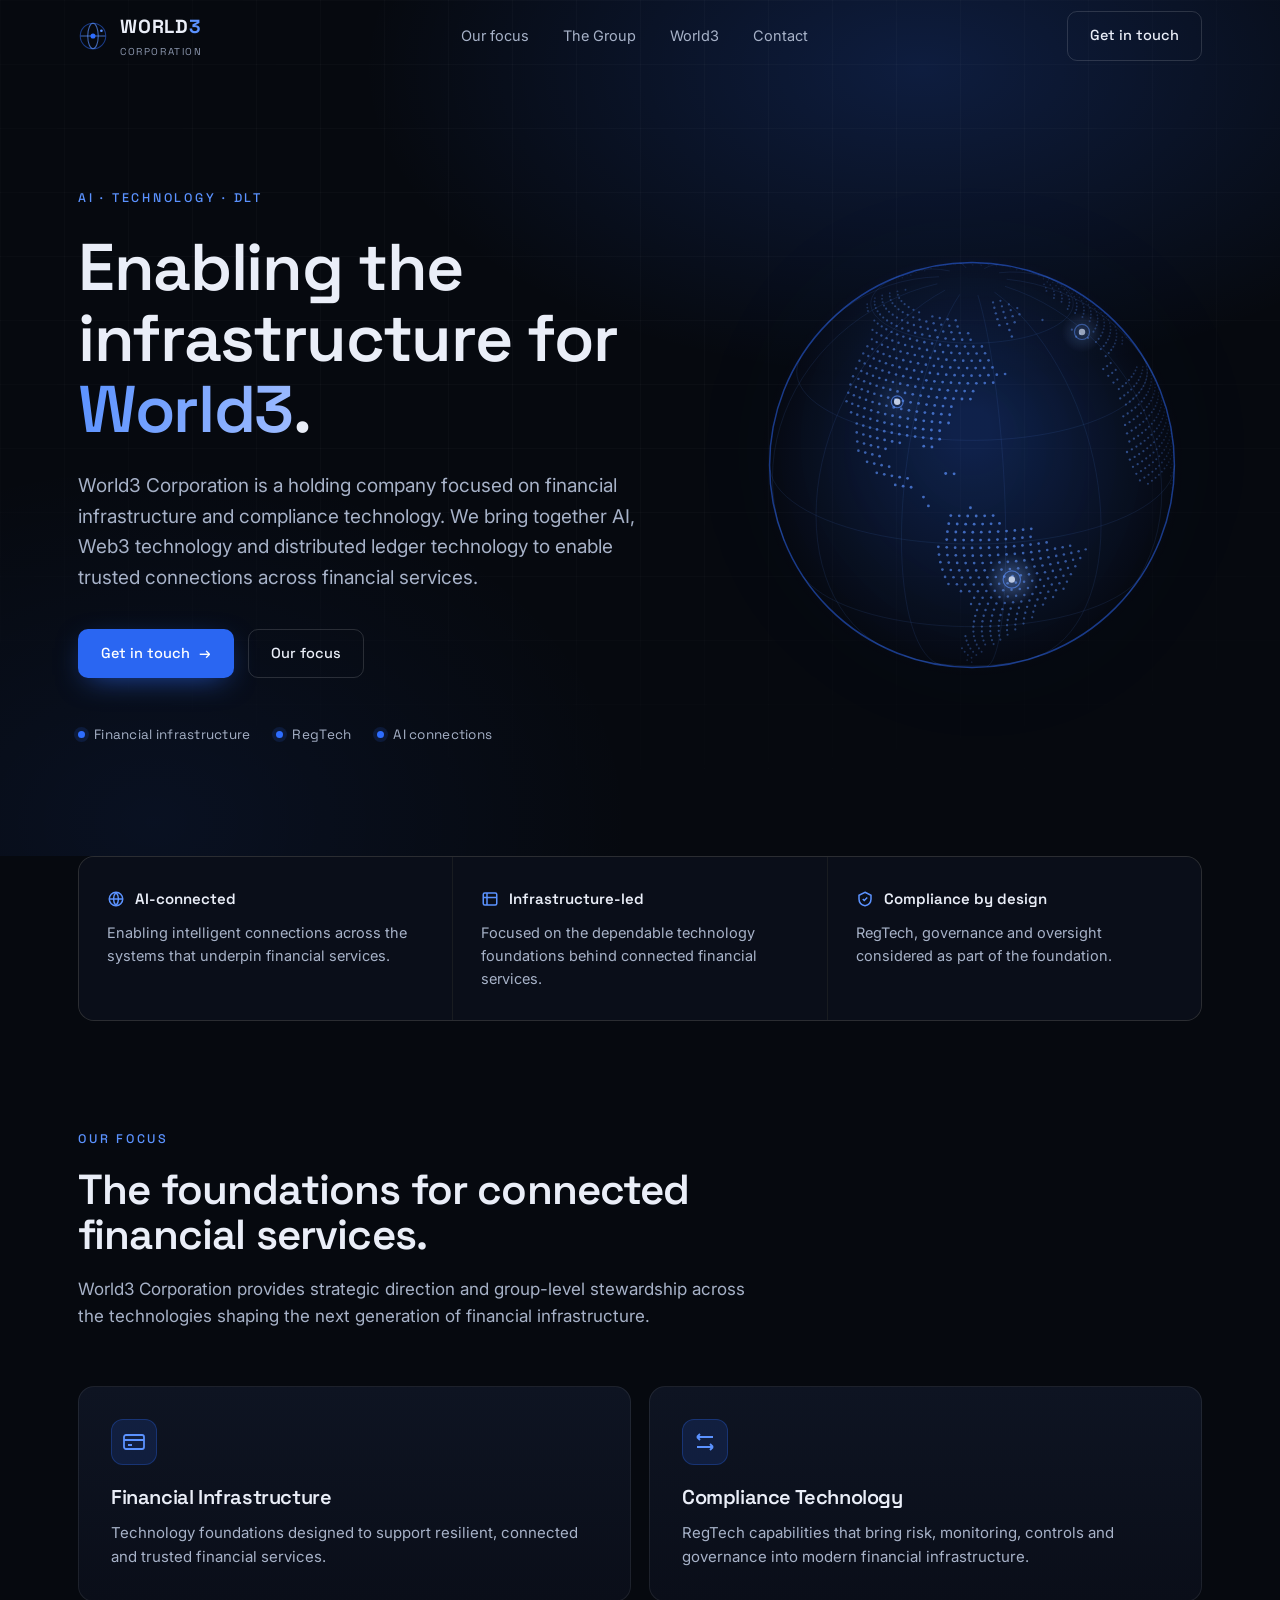
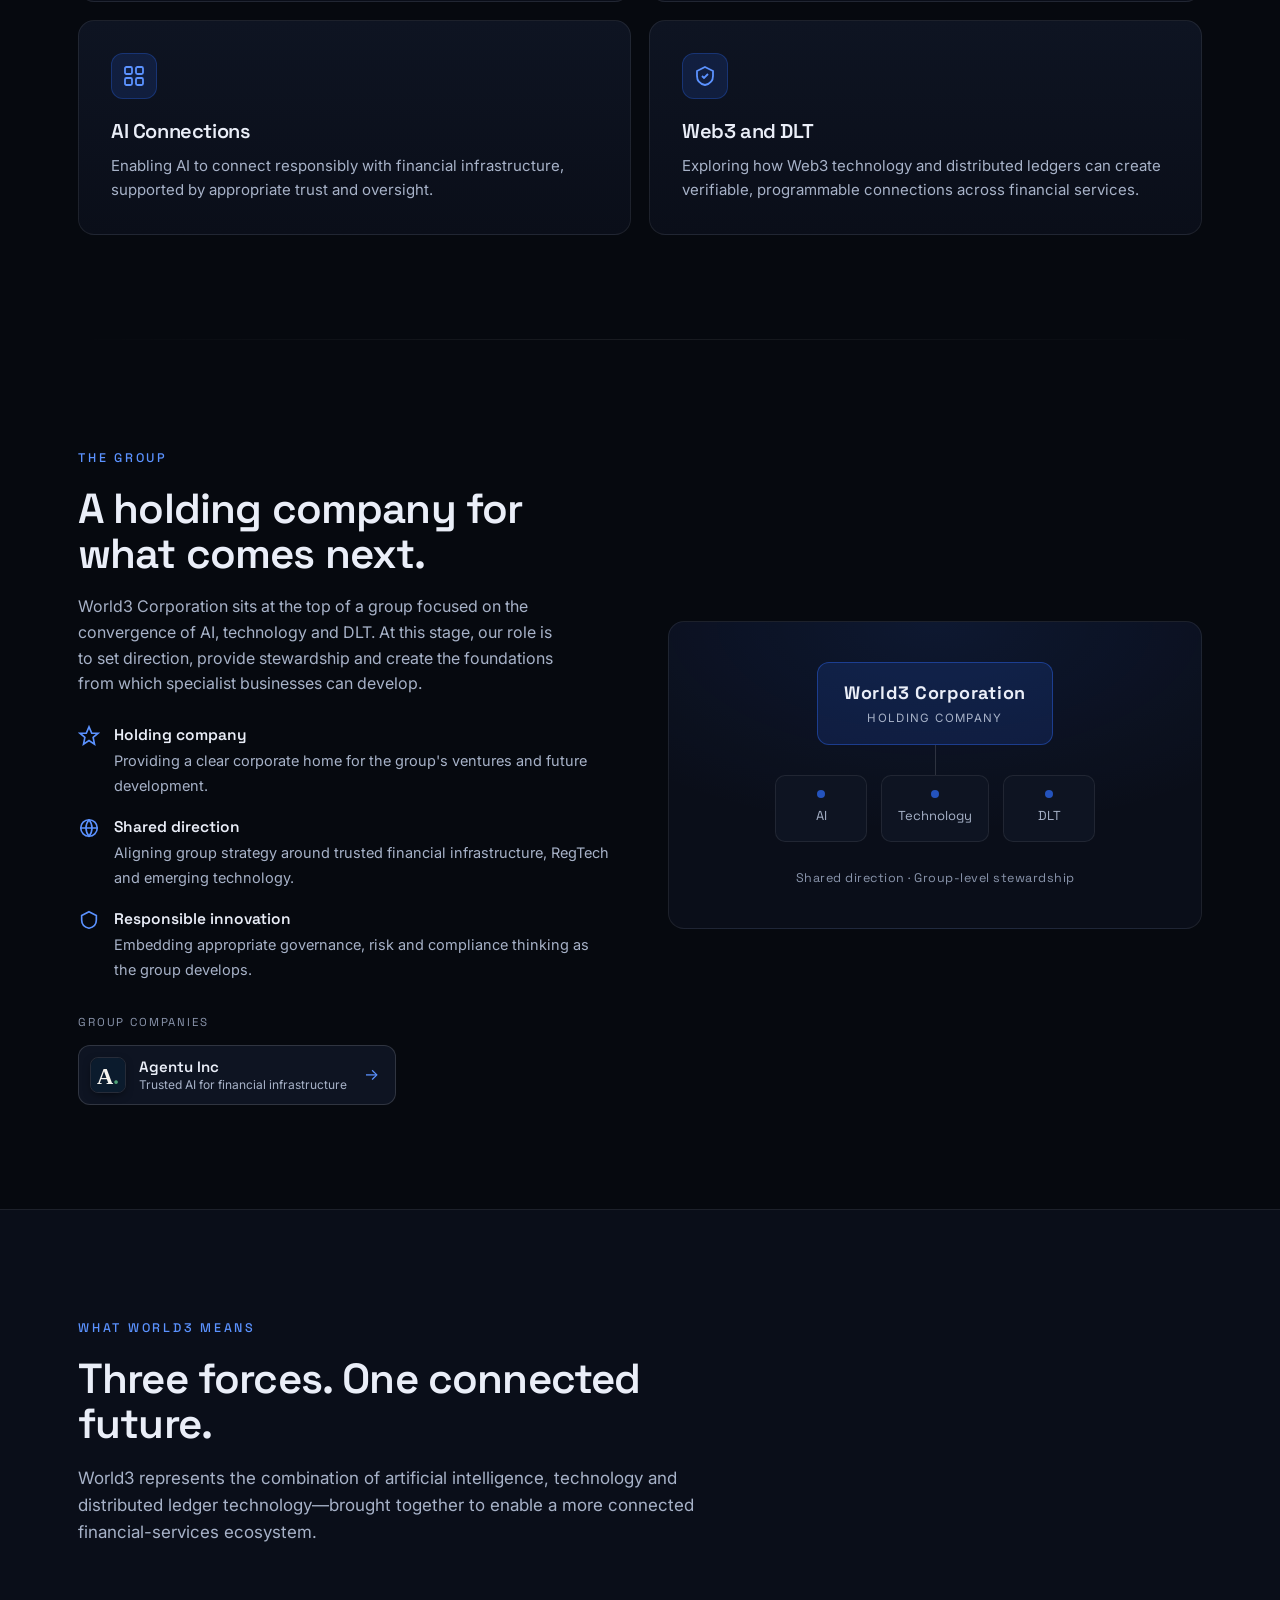
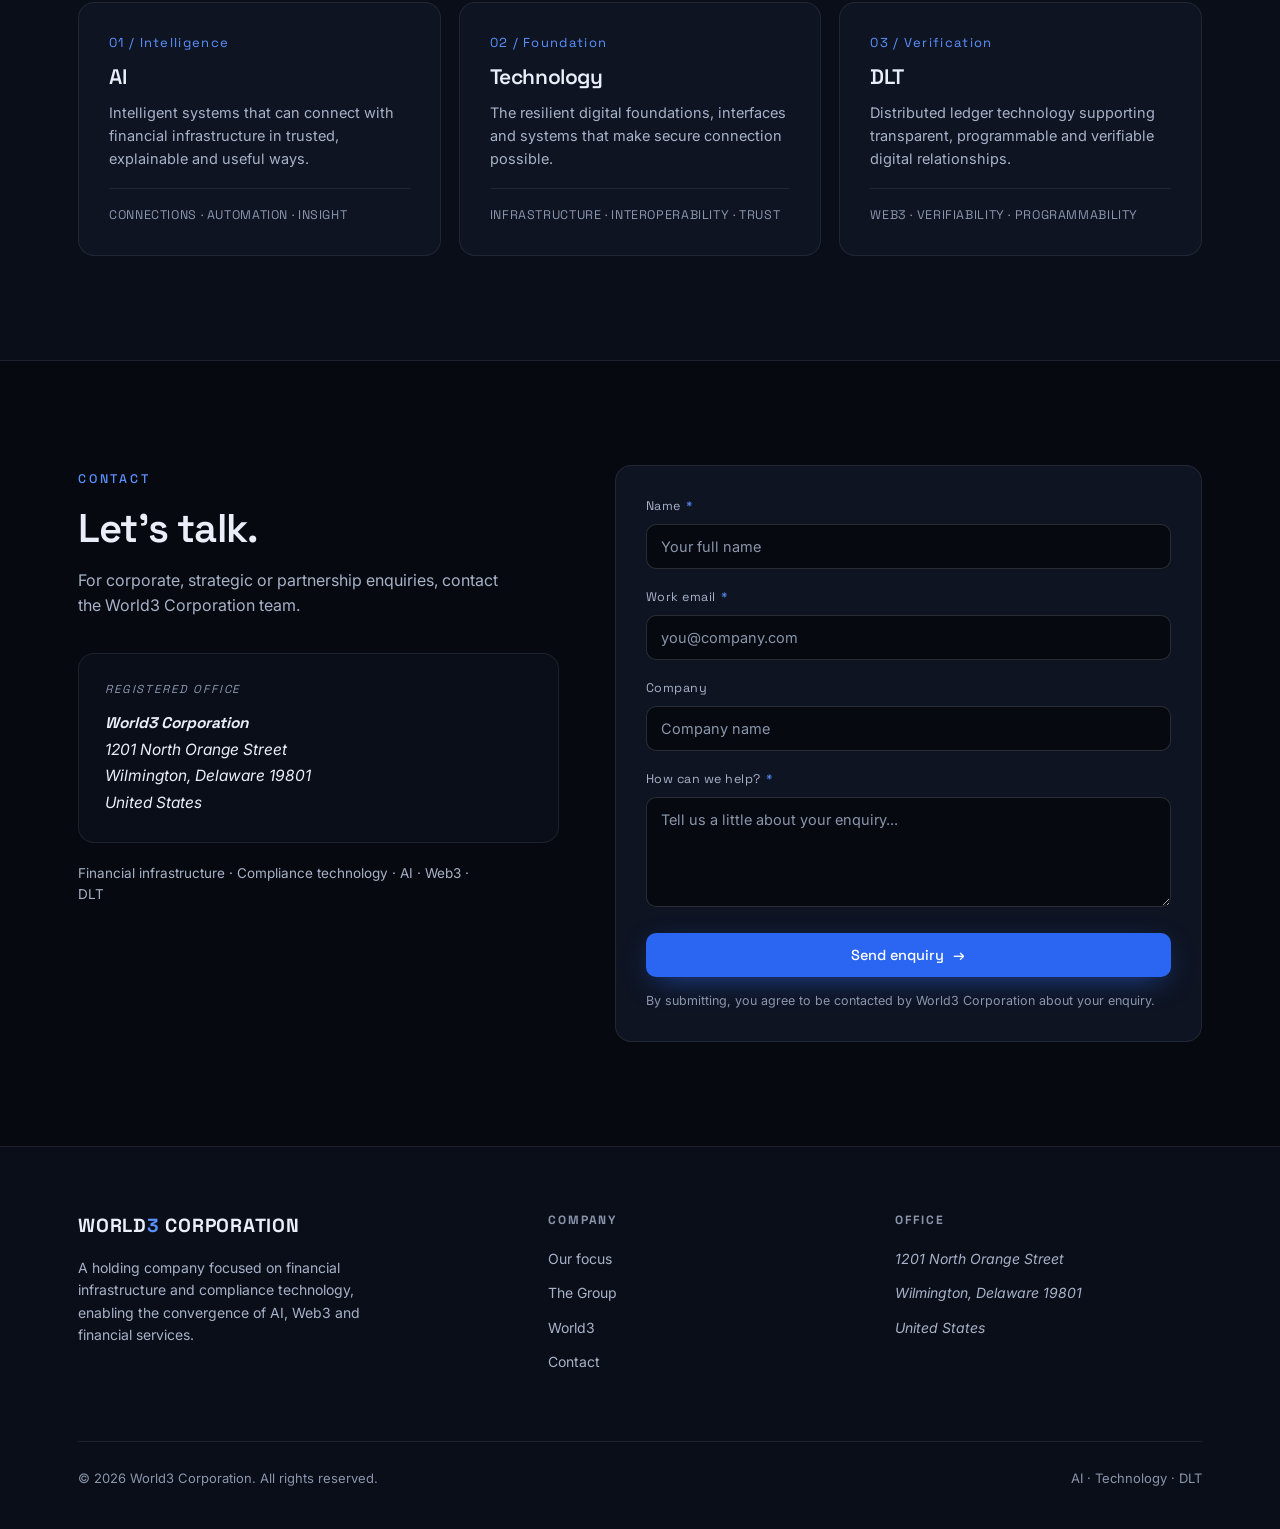
==== commit edab366d: "Prepare consolidated W3C GitHub Pages site" ====
--- a/index.html
+++ b/index.html
@@ -6,7 +6,7 @@
 <title>World3 Corporation | Financial Infrastructure &amp; RegTech</title>
 <meta name="description" content="World3 Corporation is a holding company focused on financial infrastructure and compliance technology, enabling the convergence of AI, Web3 and financial services." />
 <meta name="theme-color" content="#06090F" />
-<link rel="canonical" href="https://www.w3ccorp.com/" />
+<link rel="canonical" href="https://fbannachan-del.github.io/w3c/" />
 
 <!-- Favicon (inline SVG data URI, avoids a 404) -->
 <link rel="icon" href="data:image/svg+xml,%3Csvg%20xmlns='http://www.w3.org/2000/svg'%20viewBox='0%200%2040%2040'%3E%3Crect%20width='40'%20height='40'%20rx='9'%20fill='%2306090F'/%3E%3Ccircle%20cx='20'%20cy='20'%20r='14'%20fill='none'%20stroke='%232E6DFF'%20stroke-width='1.6'%20opacity='0.55'/%3E%3Cellipse%20cx='20'%20cy='20'%20rx='6'%20ry='14'%20fill='none'%20stroke='%235B92FF'%20stroke-width='1.6'%20opacity='0.75'/%3E%3Cpath%20d='M6%2020h28'%20stroke='%235B92FF'%20stroke-width='1.6'%20opacity='0.75'/%3E%3Ccircle%20cx='20'%20cy='20'%20r='3'%20fill='%232E6DFF'/%3E%3C/svg%3E" />
@@ -18,8 +18,8 @@
 <meta property="og:site_name" content="World3 Corporation" />
 <meta property="og:title" content="World3 Corporation | Financial Infrastructure &amp; RegTech" />
 <meta property="og:description" content="A holding company focused on financial infrastructure and compliance technology, enabling the convergence of AI, Web3 and financial services." />
-<meta property="og:url" content="https://www.w3ccorp.com/" />
-<meta property="og:image" content="https://www.w3ccorp.com/og-image.png" />
+<meta property="og:url" content="https://fbannachan-del.github.io/w3c/" />
+<meta property="og:image" content="https://fbannachan-del.github.io/w3c/og-image.png" />
 <meta property="og:image:type" content="image/png" />
 <meta property="og:image:width" content="1200" />
 <meta property="og:image:height" content="630" />
@@ -30,7 +30,7 @@
 <meta name="twitter:card" content="summary_large_image" />
 <meta name="twitter:title" content="World3 Corporation | Financial Infrastructure &amp; RegTech" />
 <meta name="twitter:description" content="A holding company focused on financial infrastructure and compliance technology, enabling the convergence of AI, Web3 and financial services." />
-<meta name="twitter:image" content="https://www.w3ccorp.com/og-image.png" />
+<meta name="twitter:image" content="https://fbannachan-del.github.io/w3c/og-image.png" />
 <meta name="twitter:image:alt" content="World3 Corporation — enabling the infrastructure for World3." />
 
 <link rel="preconnect" href="https://fonts.googleapis.com" />
@@ -44,7 +44,7 @@
   "@type": "Organization",
   "name": "World3 Corporation",
   "alternateName": "World3",
-  "url": "https://www.w3ccorp.com/",
+  "url": "https://fbannachan-del.github.io/w3c/",
   "description": "World3 Corporation is a holding company focused on financial infrastructure and compliance technology, enabling the convergence of AI, Web3 and financial services.",
   "address": {
     "@type": "PostalAddress",
@@ -614,7 +614,7 @@
 
       <div class="group-companies">
         <div class="gc-label">Group companies</div>
-        <a class="gc-item" href="https://fbannachan-del.github.io/agentu-site/#top">
+        <a class="gc-item" href="./agentu/#top">
           <span class="gc-logo" aria-hidden="true">
             <svg viewBox="0 0 32 32" xmlns="http://www.w3.org/2000/svg">
               <rect width="32" height="32" rx="7" fill="#0B1B2D"/>
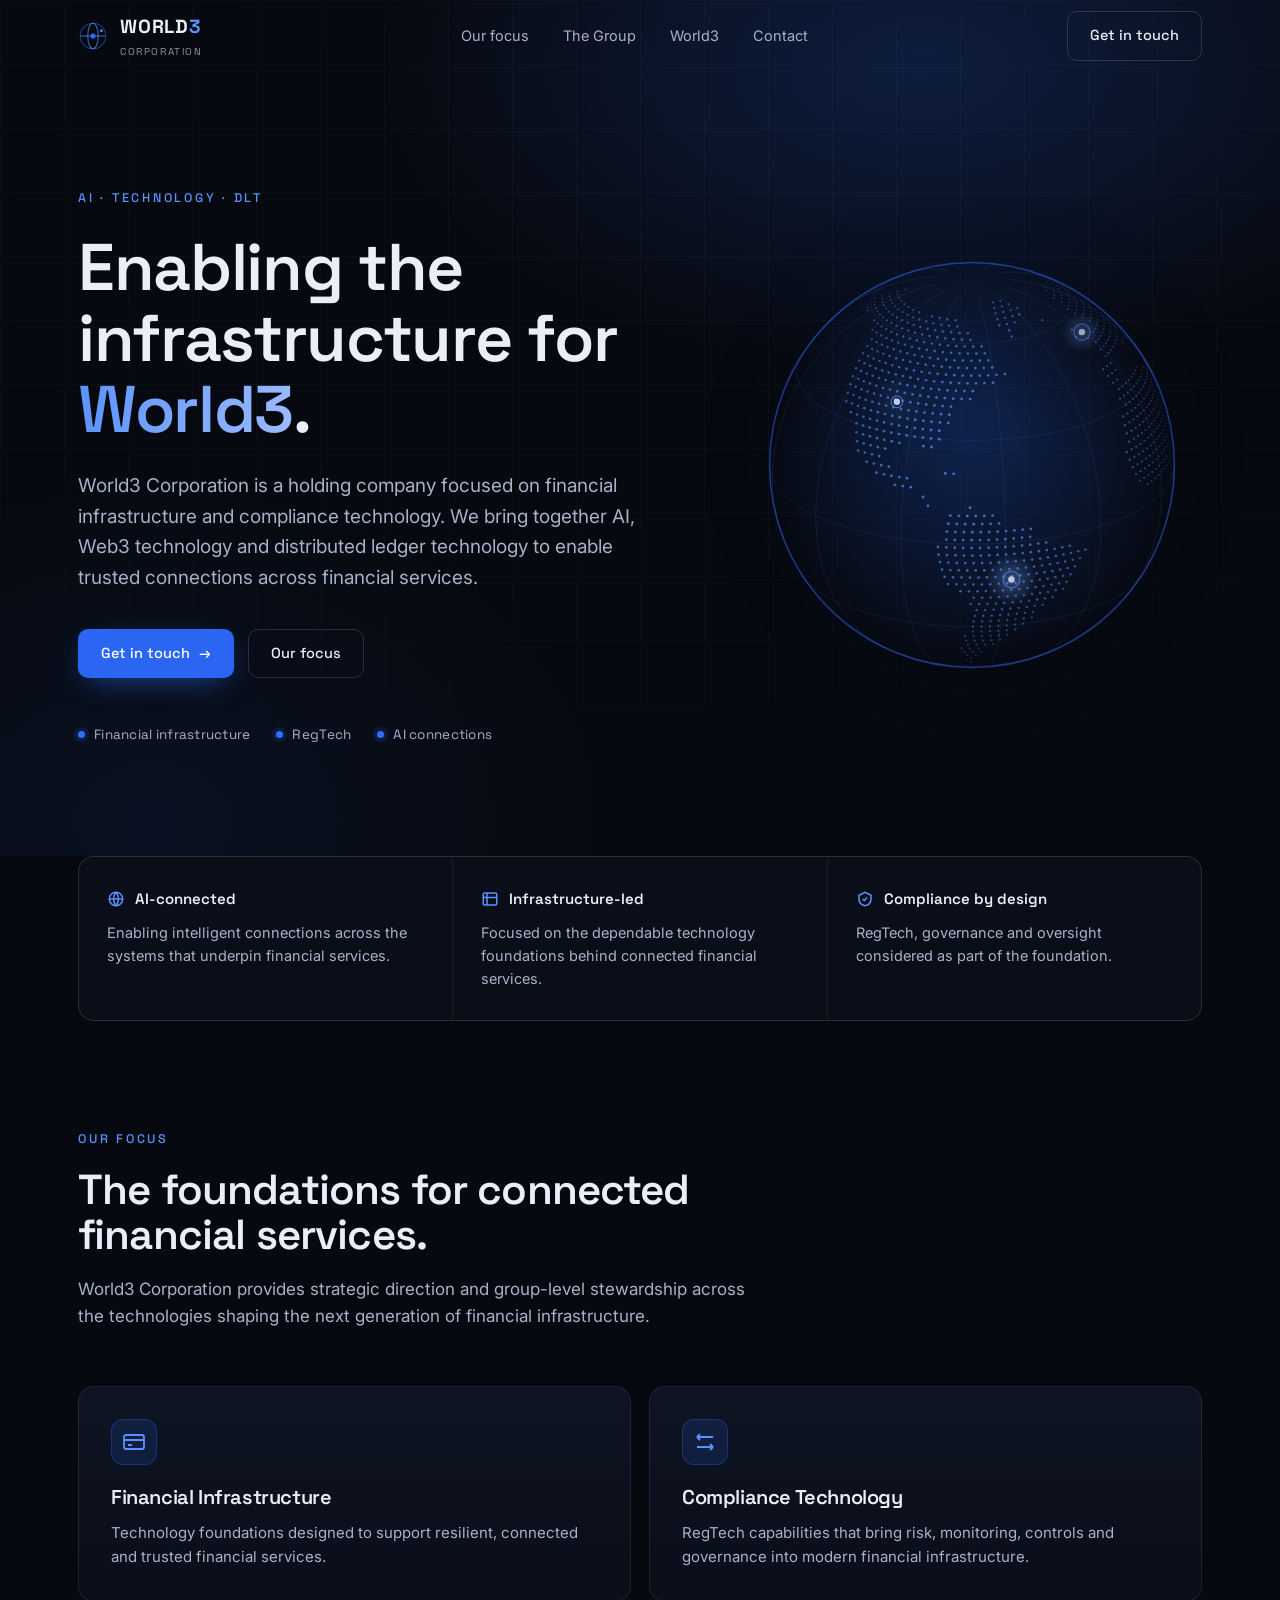
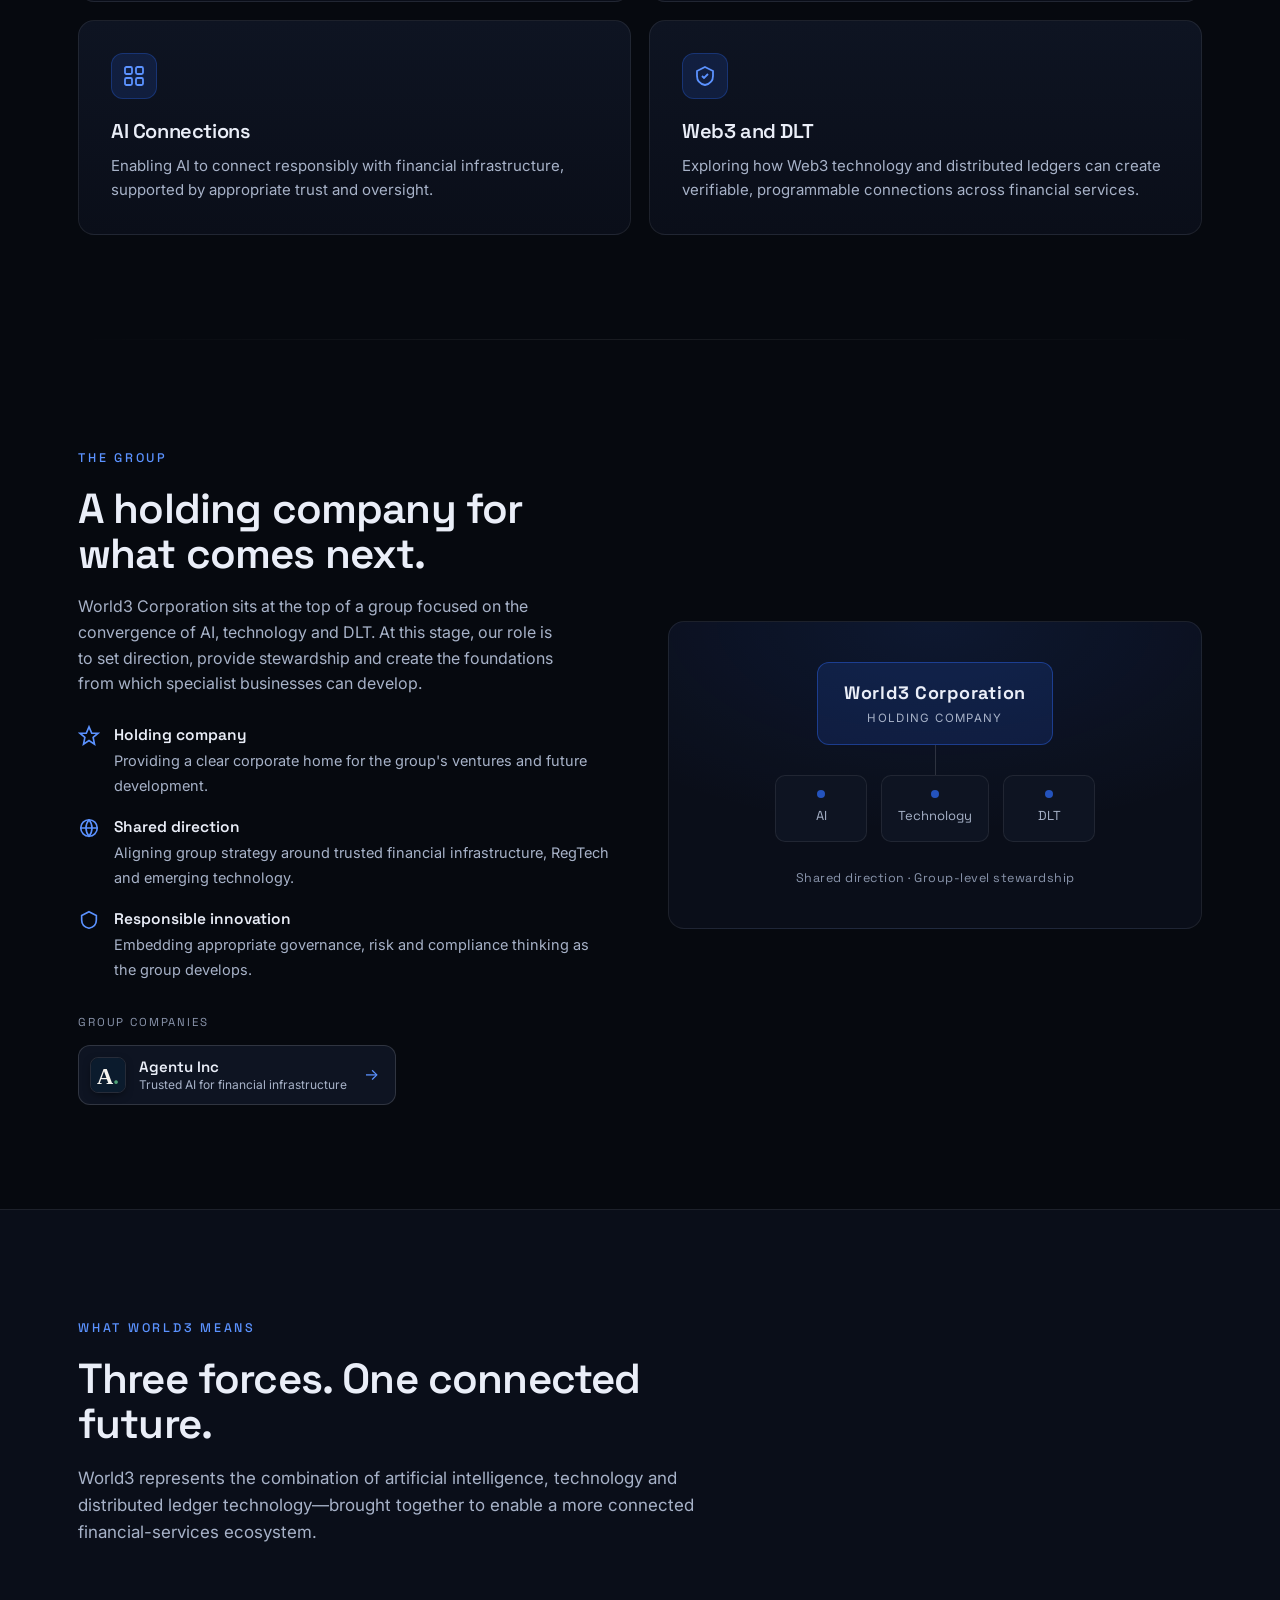
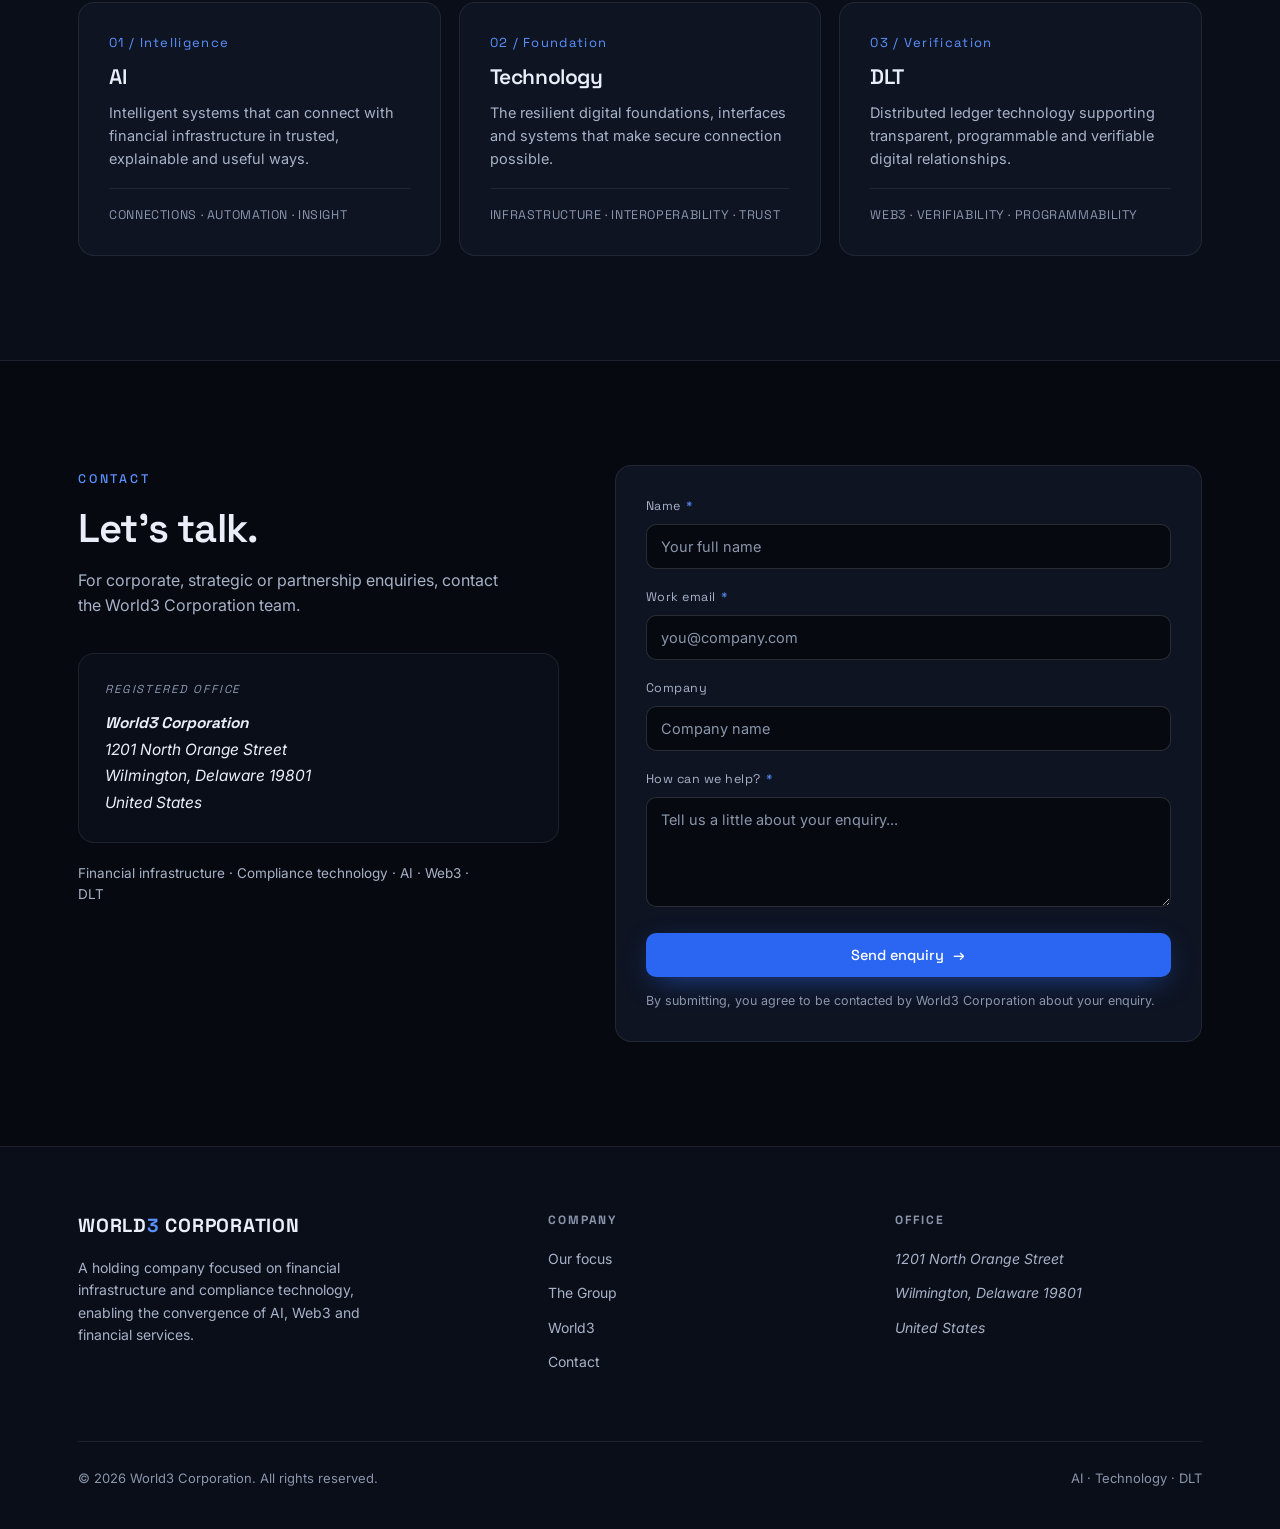
==== commit 45a66087: "Target the new W3C GitHub Pages account" ====
--- a/index.html
+++ b/index.html
@@ -6,7 +6,7 @@
 <title>World3 Corporation | Financial Infrastructure &amp; RegTech</title>
 <meta name="description" content="World3 Corporation is a holding company focused on financial infrastructure and compliance technology, enabling the convergence of AI, Web3 and financial services." />
 <meta name="theme-color" content="#06090F" />
-<link rel="canonical" href="https://fbannachan-del.github.io/w3c/" />
+<link rel="canonical" href="https://frankiew3c.github.io/" />
 
 <!-- Favicon (inline SVG data URI, avoids a 404) -->
 <link rel="icon" href="data:image/svg+xml,%3Csvg%20xmlns='http://www.w3.org/2000/svg'%20viewBox='0%200%2040%2040'%3E%3Crect%20width='40'%20height='40'%20rx='9'%20fill='%2306090F'/%3E%3Ccircle%20cx='20'%20cy='20'%20r='14'%20fill='none'%20stroke='%232E6DFF'%20stroke-width='1.6'%20opacity='0.55'/%3E%3Cellipse%20cx='20'%20cy='20'%20rx='6'%20ry='14'%20fill='none'%20stroke='%235B92FF'%20stroke-width='1.6'%20opacity='0.75'/%3E%3Cpath%20d='M6%2020h28'%20stroke='%235B92FF'%20stroke-width='1.6'%20opacity='0.75'/%3E%3Ccircle%20cx='20'%20cy='20'%20r='3'%20fill='%232E6DFF'/%3E%3C/svg%3E" />
@@ -18,8 +18,8 @@
 <meta property="og:site_name" content="World3 Corporation" />
 <meta property="og:title" content="World3 Corporation | Financial Infrastructure &amp; RegTech" />
 <meta property="og:description" content="A holding company focused on financial infrastructure and compliance technology, enabling the convergence of AI, Web3 and financial services." />
-<meta property="og:url" content="https://fbannachan-del.github.io/w3c/" />
-<meta property="og:image" content="https://fbannachan-del.github.io/w3c/og-image.png" />
+<meta property="og:url" content="https://frankiew3c.github.io/" />
+<meta property="og:image" content="https://frankiew3c.github.io/og-image.png" />
 <meta property="og:image:type" content="image/png" />
 <meta property="og:image:width" content="1200" />
 <meta property="og:image:height" content="630" />
@@ -30,7 +30,7 @@
 <meta name="twitter:card" content="summary_large_image" />
 <meta name="twitter:title" content="World3 Corporation | Financial Infrastructure &amp; RegTech" />
 <meta name="twitter:description" content="A holding company focused on financial infrastructure and compliance technology, enabling the convergence of AI, Web3 and financial services." />
-<meta name="twitter:image" content="https://fbannachan-del.github.io/w3c/og-image.png" />
+<meta name="twitter:image" content="https://frankiew3c.github.io/og-image.png" />
 <meta name="twitter:image:alt" content="World3 Corporation — enabling the infrastructure for World3." />
 
 <link rel="preconnect" href="https://fonts.googleapis.com" />
@@ -44,7 +44,7 @@
   "@type": "Organization",
   "name": "World3 Corporation",
   "alternateName": "World3",
-  "url": "https://fbannachan-del.github.io/w3c/",
+  "url": "https://frankiew3c.github.io/",
   "description": "World3 Corporation is a holding company focused on financial infrastructure and compliance technology, enabling the convergence of AI, Web3 and financial services.",
   "address": {
     "@type": "PostalAddress",
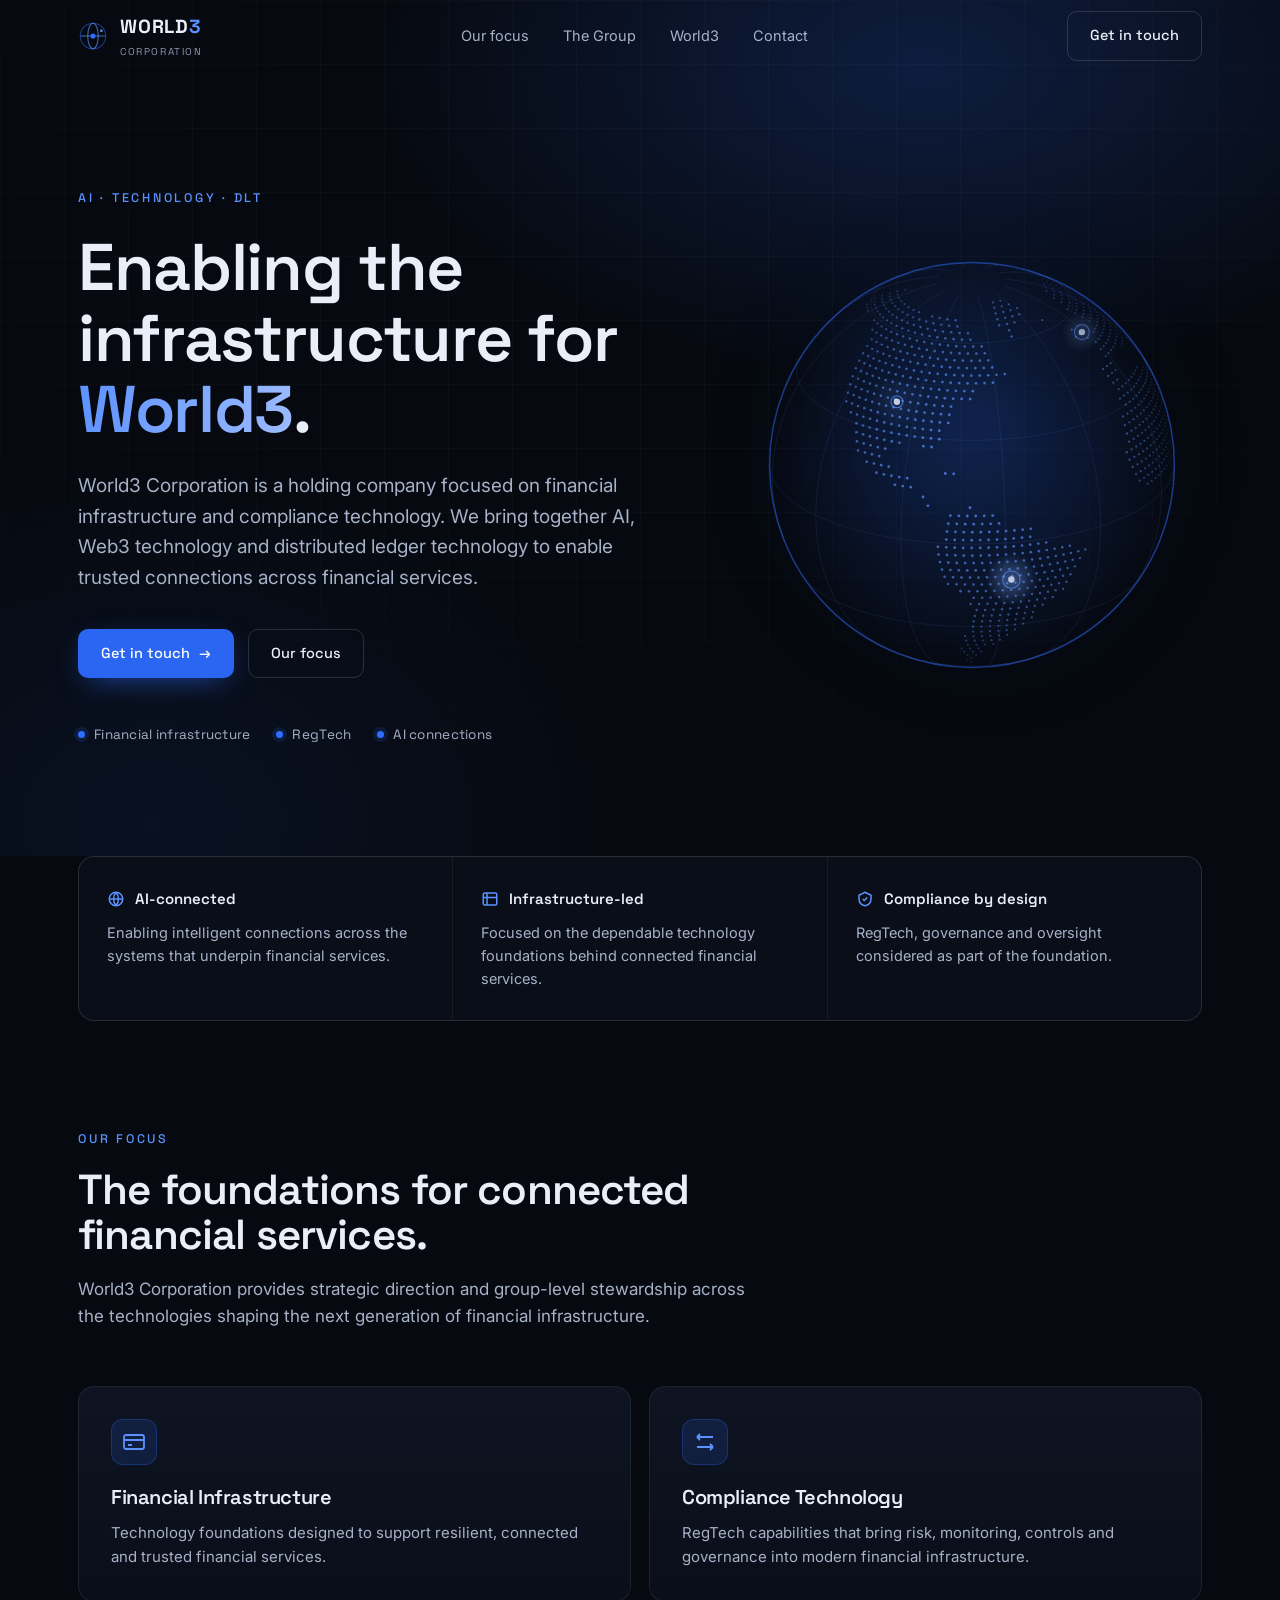
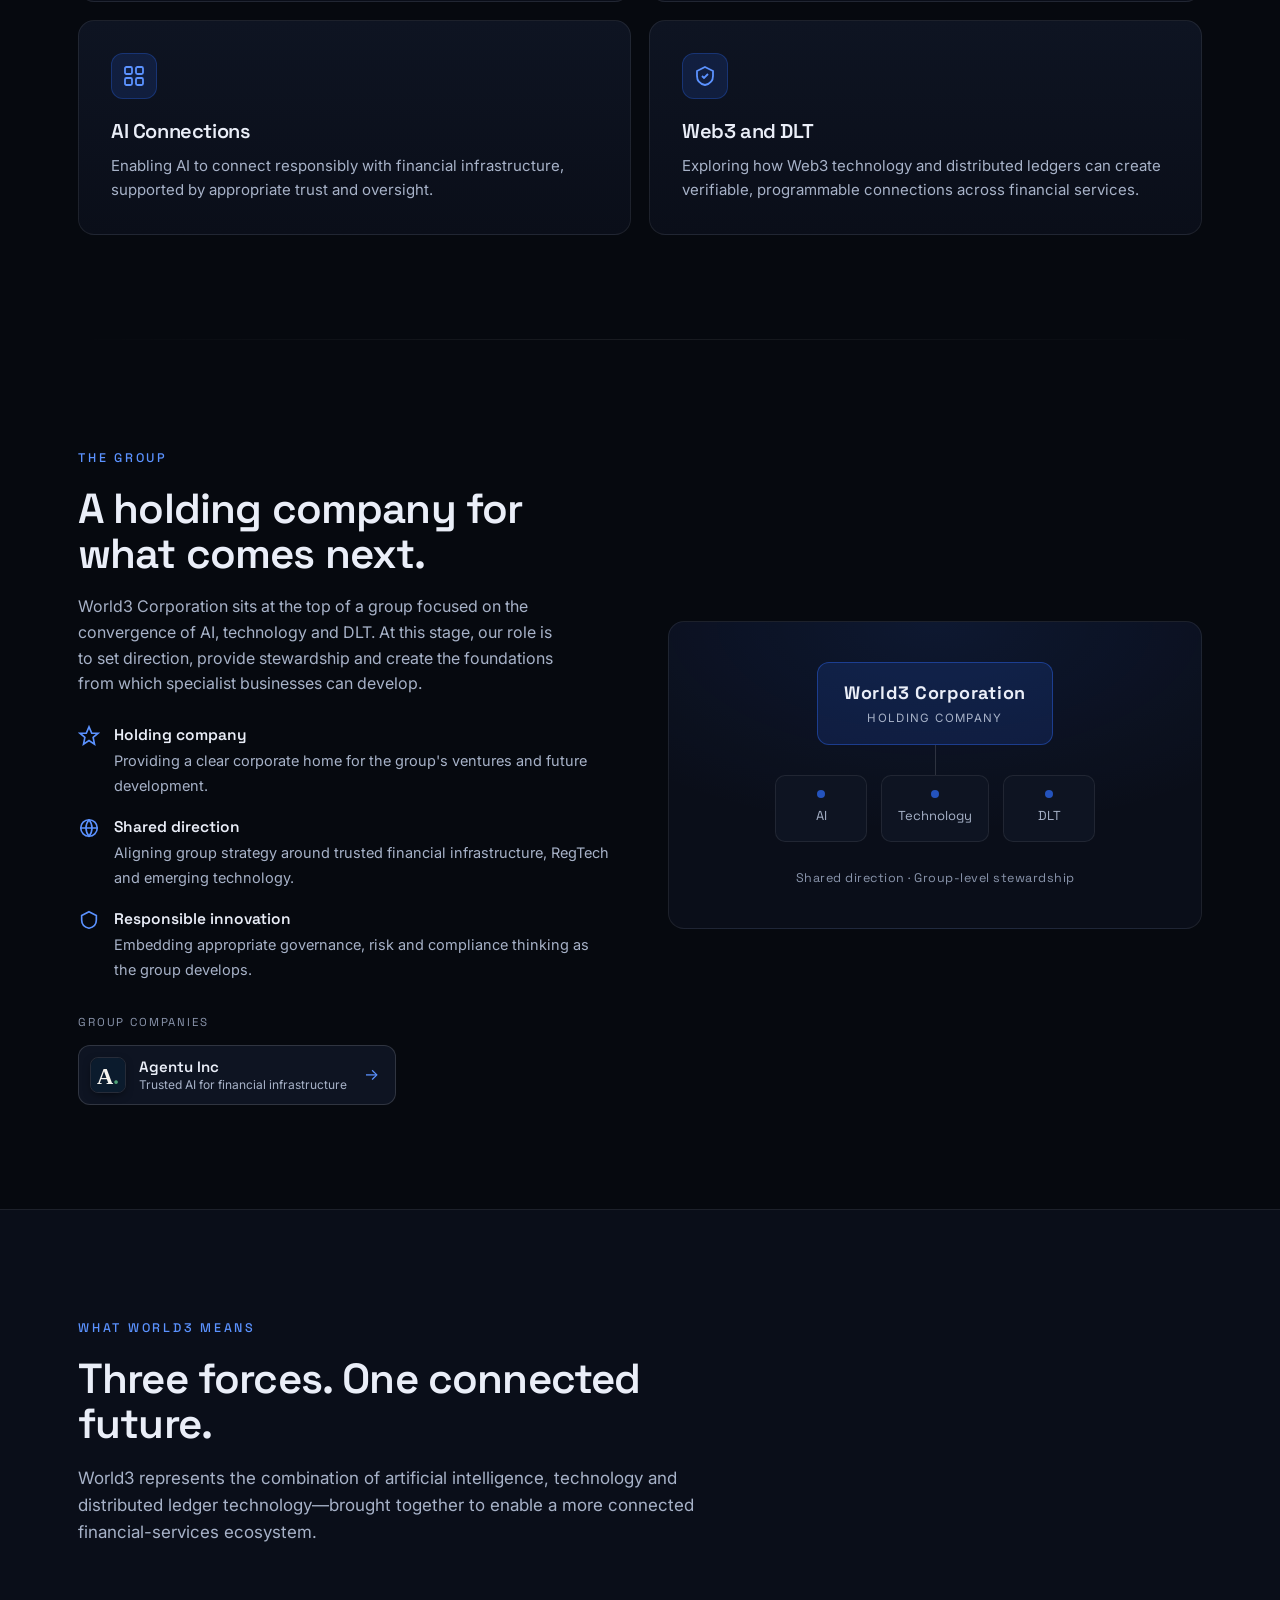
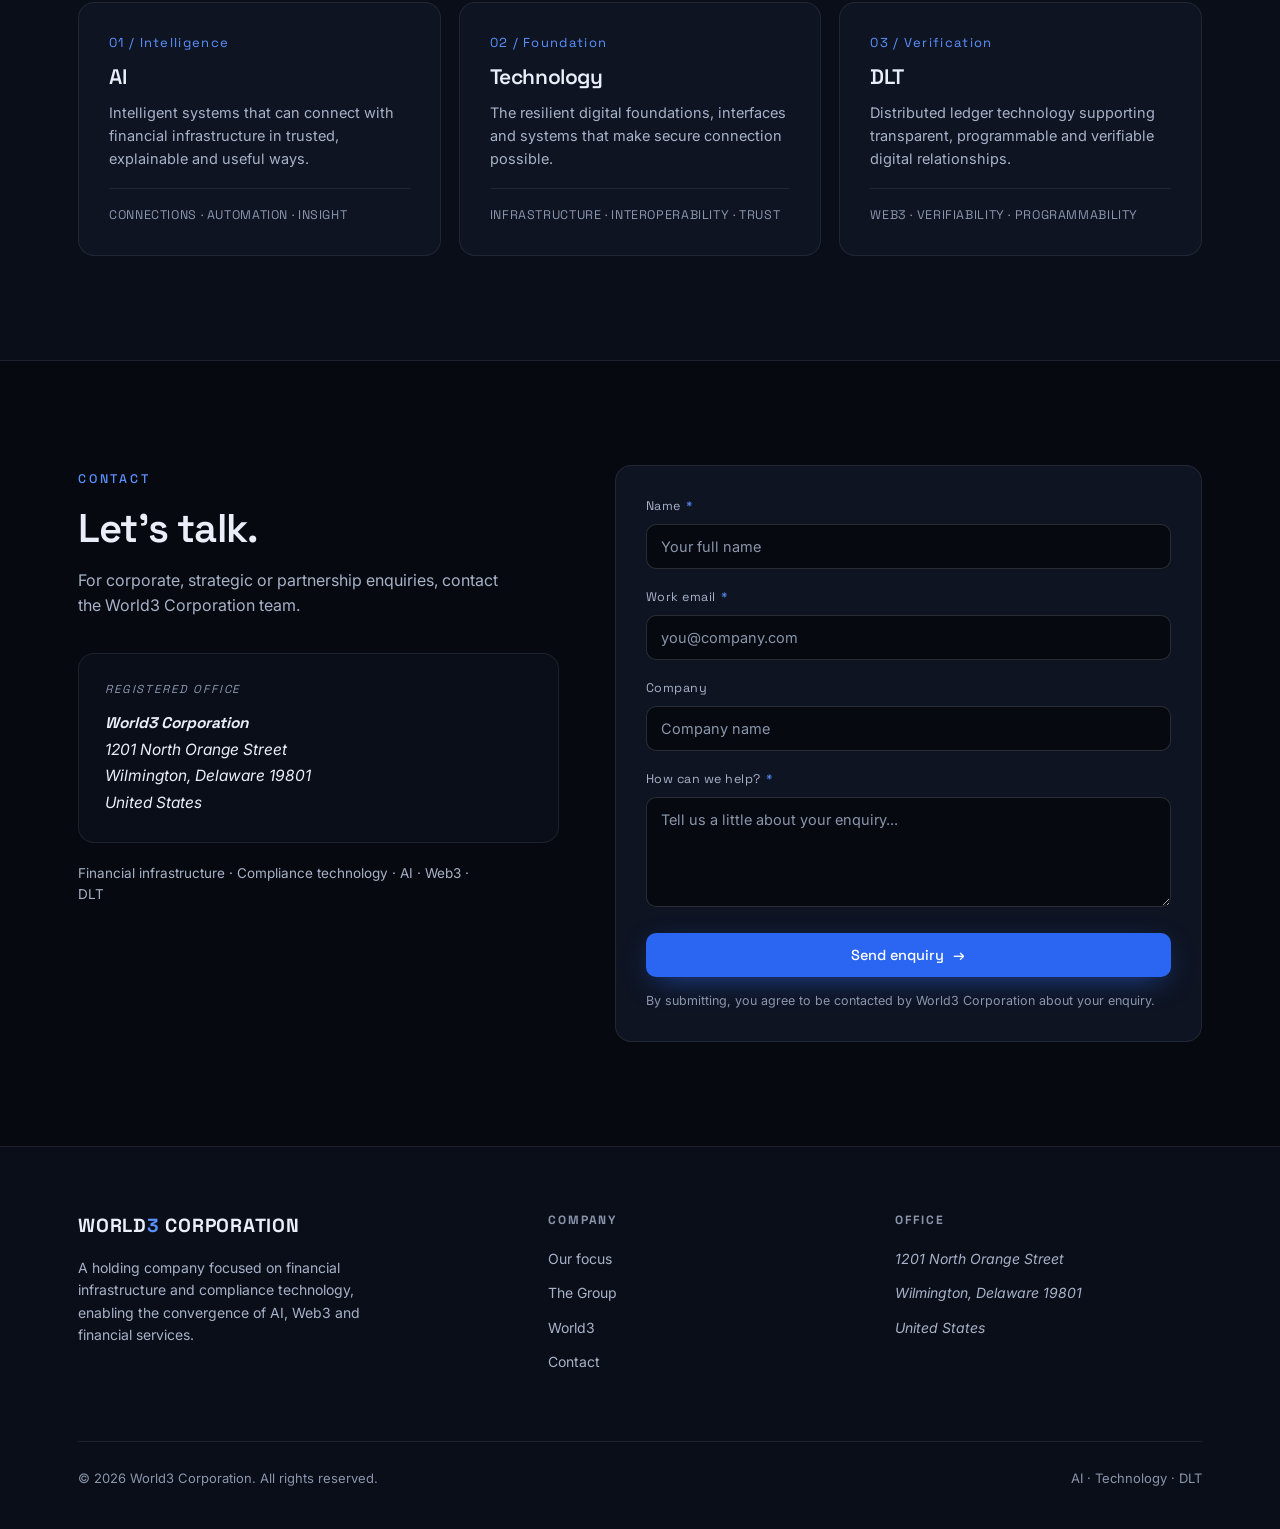
==== commit 773c286e: "Use W3C-branded public URLs" ====
--- a/index.html
+++ b/index.html
@@ -6,7 +6,7 @@
 <title>World3 Corporation | Financial Infrastructure &amp; RegTech</title>
 <meta name="description" content="World3 Corporation is a holding company focused on financial infrastructure and compliance technology, enabling the convergence of AI, Web3 and financial services." />
 <meta name="theme-color" content="#06090F" />
-<link rel="canonical" href="https://frankiew3c.github.io/" />
+<link rel="canonical" href="https://www.w3ccorp.com/" />
 
 <!-- Favicon (inline SVG data URI, avoids a 404) -->
 <link rel="icon" href="data:image/svg+xml,%3Csvg%20xmlns='http://www.w3.org/2000/svg'%20viewBox='0%200%2040%2040'%3E%3Crect%20width='40'%20height='40'%20rx='9'%20fill='%2306090F'/%3E%3Ccircle%20cx='20'%20cy='20'%20r='14'%20fill='none'%20stroke='%232E6DFF'%20stroke-width='1.6'%20opacity='0.55'/%3E%3Cellipse%20cx='20'%20cy='20'%20rx='6'%20ry='14'%20fill='none'%20stroke='%235B92FF'%20stroke-width='1.6'%20opacity='0.75'/%3E%3Cpath%20d='M6%2020h28'%20stroke='%235B92FF'%20stroke-width='1.6'%20opacity='0.75'/%3E%3Ccircle%20cx='20'%20cy='20'%20r='3'%20fill='%232E6DFF'/%3E%3C/svg%3E" />
@@ -18,8 +18,8 @@
 <meta property="og:site_name" content="World3 Corporation" />
 <meta property="og:title" content="World3 Corporation | Financial Infrastructure &amp; RegTech" />
 <meta property="og:description" content="A holding company focused on financial infrastructure and compliance technology, enabling the convergence of AI, Web3 and financial services." />
-<meta property="og:url" content="https://frankiew3c.github.io/" />
-<meta property="og:image" content="https://frankiew3c.github.io/og-image.png" />
+<meta property="og:url" content="https://www.w3ccorp.com/" />
+<meta property="og:image" content="https://www.w3ccorp.com/og-image.png" />
 <meta property="og:image:type" content="image/png" />
 <meta property="og:image:width" content="1200" />
 <meta property="og:image:height" content="630" />
@@ -30,7 +30,7 @@
 <meta name="twitter:card" content="summary_large_image" />
 <meta name="twitter:title" content="World3 Corporation | Financial Infrastructure &amp; RegTech" />
 <meta name="twitter:description" content="A holding company focused on financial infrastructure and compliance technology, enabling the convergence of AI, Web3 and financial services." />
-<meta name="twitter:image" content="https://frankiew3c.github.io/og-image.png" />
+<meta name="twitter:image" content="https://www.w3ccorp.com/og-image.png" />
 <meta name="twitter:image:alt" content="World3 Corporation — enabling the infrastructure for World3." />
 
 <link rel="preconnect" href="https://fonts.googleapis.com" />
@@ -44,7 +44,7 @@
   "@type": "Organization",
   "name": "World3 Corporation",
   "alternateName": "World3",
-  "url": "https://frankiew3c.github.io/",
+  "url": "https://www.w3ccorp.com/",
   "description": "World3 Corporation is a holding company focused on financial infrastructure and compliance technology, enabling the convergence of AI, Web3 and financial services.",
   "address": {
     "@type": "PostalAddress",
